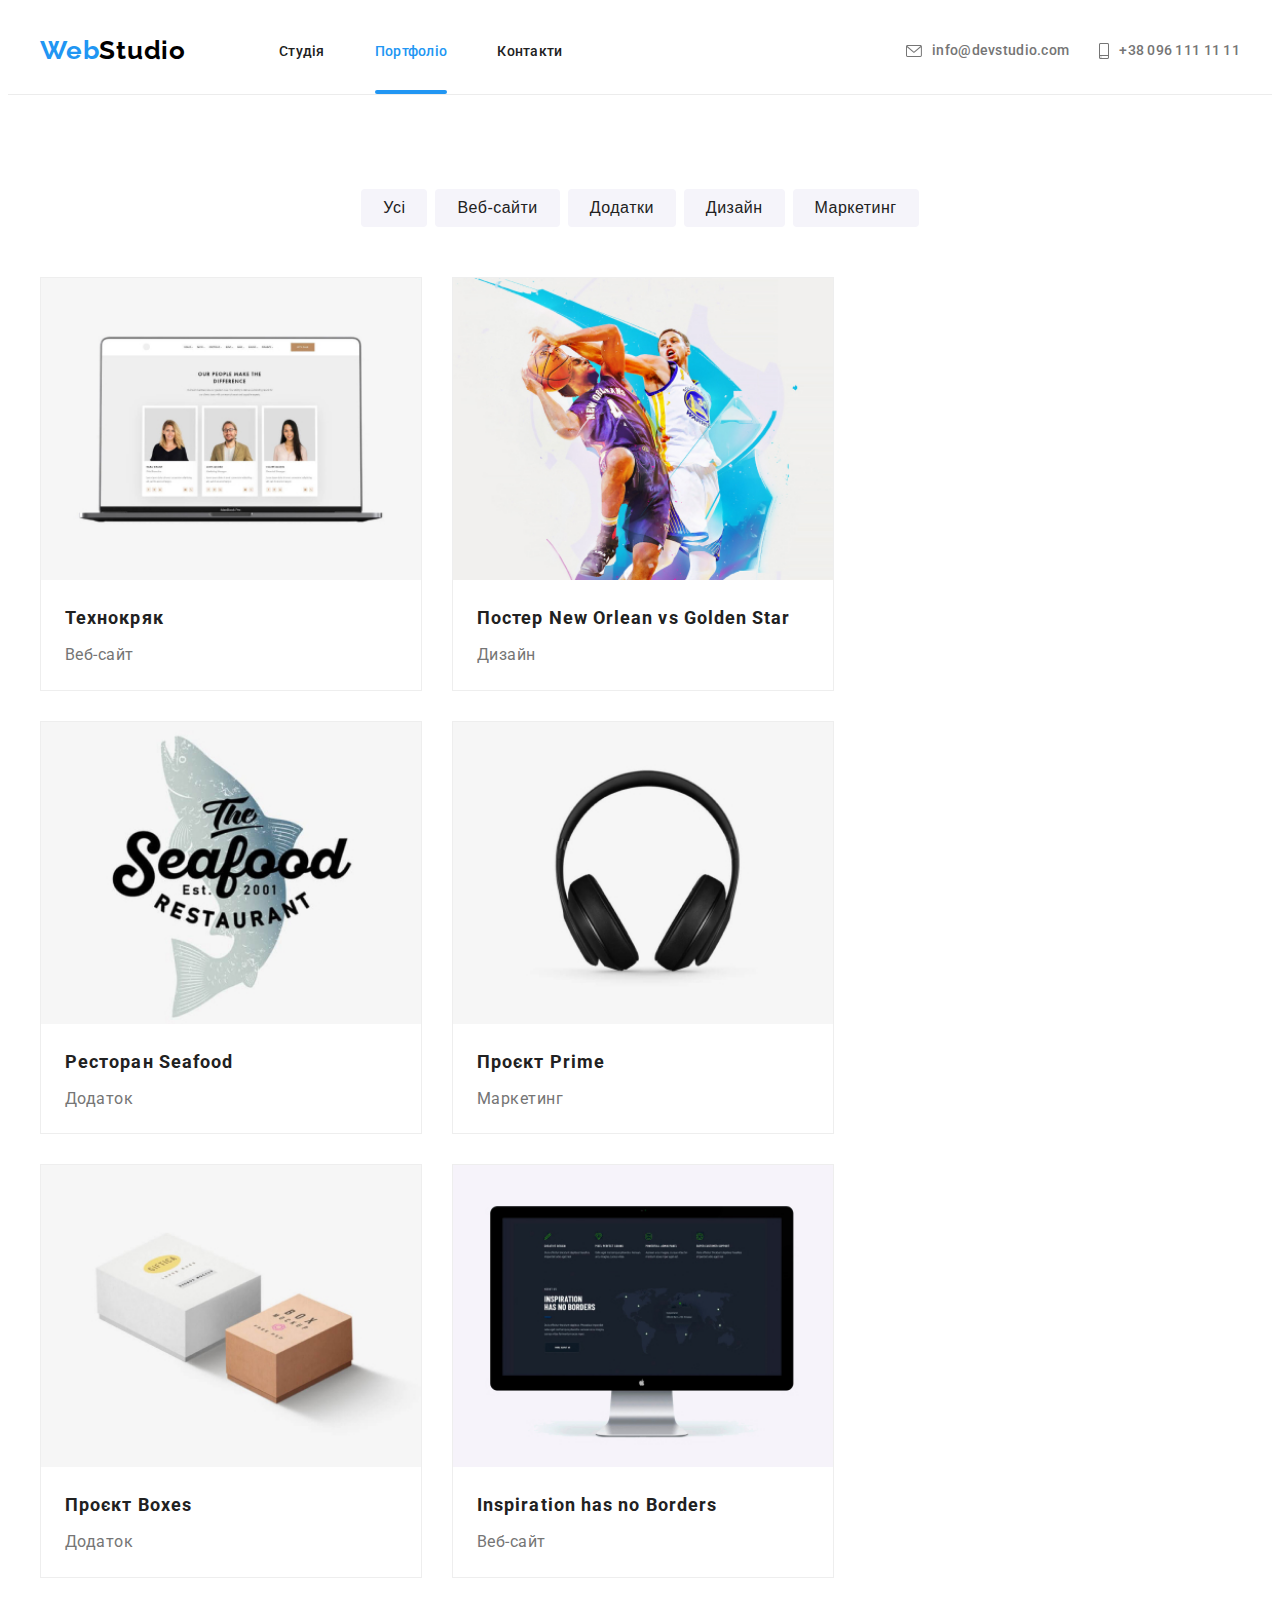
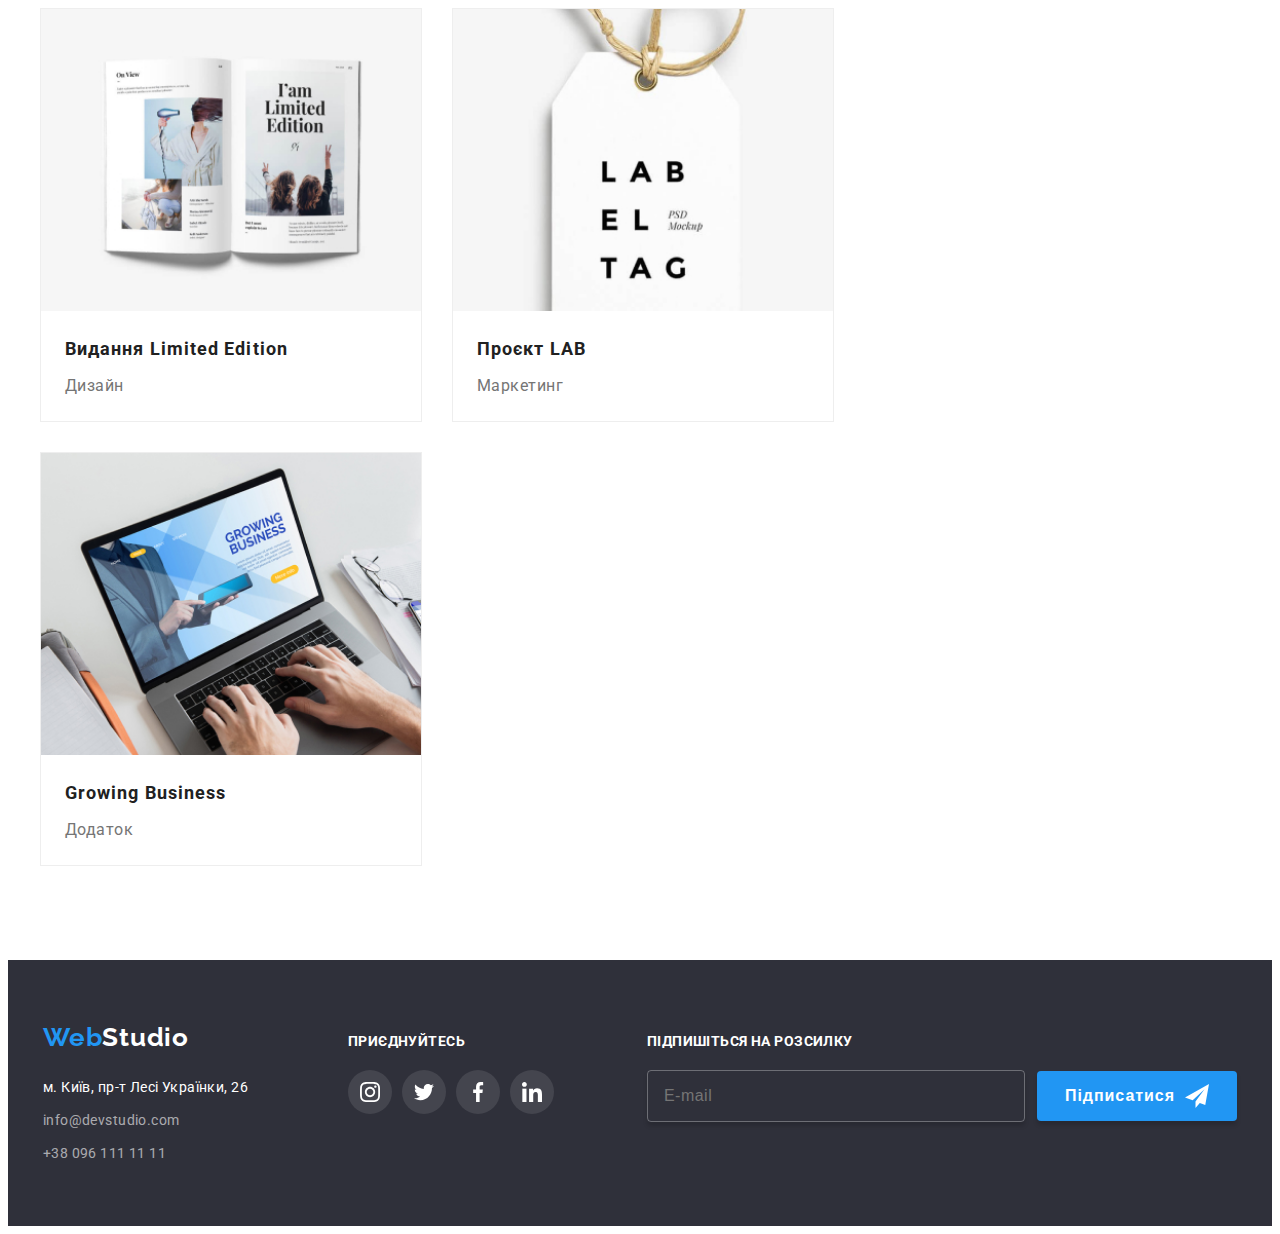
==== pages/portfolio.html @ 7f42f100 "first commit" ====
<!DOCTYPE html>
<html lang="en">
<head>
    <meta charset="UTF-8">
    <meta name="viewport" content="width=device-width, initial-scale=1.0">
    <title>portfolio</title>
     <link
      rel="stylesheet"
      href="https://cdnjs.cloudflare.com/ajax/libs/modern-normalize/2.0.0/modern-normalize.min.css"
      integrity="sha512-4xo8blKMVCiXpTaLzQSLSw3KFOVPWhm/TRtuPVc4WG6kUgjH6J03IBuG7JZPkcWMxJ5huwaBpOpnwYElP/m6wg=="
      crossorigin="anonymous"
      referrerpolicy="no-referrer" />
    <link rel="preconnect" href="https://fonts.googleapis.com" />
    <link rel="preconnect" href="https://fonts.gstatic.com" crossorigin />
    <link
      href="https://fonts.googleapis.com/css2?family=Raleway:ital,wght@0,100..900;1,100..900&family=Roboto:ital,wght@0,100;0,300;0,400;0,500;0,700;0,900;1,100;1,300;1,400;1,500;1,700;1,900&display=swap"
      rel="stylesheet" />
   
    <link rel="stylesheet" href="../style/main.min.css" />

</head>
<body>
     <header class="header">
      <div class="container">
        <a href="../index.html" class="header__logo"
          ><span class="header__color">Web</span>Studio</a
        >
        <nav class="header__nav">
          <ul class="nav__list">
            <li class="nav__item">
              <a href="../index.html" class="nav__link">Студія</a>
            </li>
            <li class="nav__item">
              <a href="../pages/portfolio.html" class="nav__link curent">Портфоліо</a>
            </li>
            <li class="nav__item"><a href="#" class="nav__link">Контакти</a></li>
          </ul>
        </nav>
         <ul class="header__list">
          <li class="header__item">
            <a href="mailto:info@devstudio.com" class="header__link"
              ><svg class="header__icon"><use href="../img/symbol-defs.svg#icon-mail"></use></svg><span class="header__cell">info@devstudio.com</span></a
            >
          </li>
          <li class="header__item">
            <a href="tel:+380961111111" class="header__link"
              ><svg class="header__icon"><use href="../img/symbol-defs.svg#icon-tel"></use></svg><span class="header__cell">+38 096 111 11 11</span></a
            >
          </li>
        </ul>
      </div>
    </header>

    <main>
        <section class="card">
            <div class="container">
            <ul class="button__list">
                <li class="button__item"><button type="button" class="button__btn">Усі</button></li>
                <li class="button__item"><button type="button" class="button__btn">Веб-сайти</button></li>
                <li class="button__item"><button type="button" class="button__btn">Додатки</button></li>
                <li class="button__item"><button type="button" class="button__btn">Дизайн</button></li>
                <li class="button__item"><button type="button" class="button__btn">Маркетинг</button></li>
            </ul>
            <ul class="card__list">
                <li class="card__item">
                  <div class="card__box">
                    <img src="../img/texno.jpg" alt="texno" class="card__img">
                    <p class="card__desk">Ресурс пропонує комплексні пропозиції з різним рівнем функціоналу та сервісів. Все це дозволить відвідувачу отримати вичерпні відомості про компанію чи приватну особу.</p>
                    </div>
                    <div class="card__wrap">
                        <h2 class="card__title">Технокряк</h2>
                        <p class="card__text">Веб-сайт</p>
                    </div>
                </li>
                <li class="card__item">
                  <div class="card__box">
                    <img src="../img/star.jpg" alt="star" class="card__img">
                    <p class="card__desk">Ресурс пропонує комплексні пропозиції з різним рівнем функціоналу та сервісів. Все це дозволить відвідувачу отримати вичерпні відомості про компанію чи приватну особу.</p>
                    </div>
                    <div class="card__wrap">
                        <h2 class="card__title">Постер New Orlean vs Golden Star</h2>
                        <p class="card__text">Дизайн</p>
                    </div>
                </li>
                <li class="card__item">
                  <div class="card__box">
                    <img src="../img/seafood.jpg" alt="seafood" class="card__img">
                    <p class="card__desk">Ресурс пропонує комплексні пропозиції з різним рівнем функціоналу та сервісів. Все це дозволить відвідувачу отримати вичерпні відомості про компанію чи приватну особу.</p>
                    </div>
                    <div class="card__wrap">
                        <h2 class="card__title">Ресторан Seafood</h2>
                        <p class="card__text">Додаток</p>
                    </div>
                </li>
                <li class="card__item">
                  <div class="card__box">
                    <img src="../img/prime.jpg" alt="prime" class="card__img">
                    <p class="card__desk">Ресурс пропонує комплексні пропозиції з різним рівнем функціоналу та сервісів. Все це дозволить відвідувачу отримати вичерпні відомості про компанію чи приватну особу.</p>
                    </div>
                    <div class="card__wrap">
                        <h2 class="card__title">Проєкт Prime</h2>
                        <p class="card__text">Маркетинг</p>
                    </div>
                </li>
                <li class="card__item">
                  <div class="card__box">
                    <img src="../img/boxes.jpg" alt="boxes" class="card__img">
                    <p class="card__desk">Ресурс пропонує комплексні пропозиції з різним рівнем функціоналу та сервісів. Все це дозволить відвідувачу отримати вичерпні відомості про компанію чи приватну особу.</p>
                    </div>
                    <div class="card__wrap">
                        <h2 class="card__title">Проєкт Boxes</h2>
                        <p class="card__text">Додаток</p>
                    </div>
                </li>
                <li class="card__item">
                  <div class="card__box">
                    <img src="../img/borders.jpg" alt="borders" class="card__img">
                    <p class="card__desk">Ресурс пропонує комплексні пропозиції з різним рівнем функціоналу та сервісів. Все це дозволить відвідувачу отримати вичерпні відомості про компанію чи приватну особу.</p>
                    </div>
                    <div class="card__wrap">
                        <h2 class="card__title">Inspiration has no Borders</h2>
                        <p class="card__text">Веб-сайт</p>
                    </div>
                </li>
                <li class="card__item">
                  <div class="card__box">
                    <img src="../img/edition.jpg" alt="edstion" class="card__img">
                    <p class="card__desk">Ресурс пропонує комплексні пропозиції з різним рівнем функціоналу та сервісів. Все це дозволить відвідувачу отримати вичерпні відомості про компанію чи приватну особу.</p>
                    </div>
                    <div class="card__wrap">
                        <h2 class="card__title">Видання Limited Edition</h2>
                        <p class="card__text">Дизайн</p>
                    </div>
                </li>
                <li class="card__item">
                  <div class="card__box">
                    <img src="../img/lab.jpg" alt="lab" class="card__img">
                    <p class="card__desk">Ресурс пропонує комплексні пропозиції з різним рівнем функціоналу та сервісів. Все це дозволить відвідувачу отримати вичерпні відомості про компанію чи приватну особу.</p>
                    </div>
                    <div class="card__wrap">
                        <h2 class="card__title">Проєкт LAB</h2>
                        <p class="card__text">Маркетинг</p>
                    </div>
                </li>
                <li class="card__item">
                  <div class="card__box">
                    <img src="../img/busines.jpg" alt="busines" class="card__img">
                    <p class="card__desk">Ресурс пропонує комплексні пропозиції з різним рівнем функціоналу та сервісів. Все це дозволить відвідувачу отримати вичерпні відомості про компанію чи приватну особу.</p>
                    </div>
                    <div class="card__wrap">
                        <h2 class="card__title">Growing Business</h2>
                        <p class="card__text">Додаток</p>
                    </div>
                </li>
            </ul>
    </div>
        </section>
    </main>

     <footer class="footer">
      <div class="container">
        <div class="footer__wrapper">
          <a href="../index.html" class="footer__logo"
            ><span class="footer__color">Web</span>Studio</a
          >
          <address class="footer__address">
            <a
              href="https://www.google.com/maps?sca_esv=b5919fffce7396f9&sca_upv=1&rlz=1C1CHZN_ruUA982UA982&output=search&q=%D0%BC.+%D0%9A%D0%B8%D1%97%D0%B2,+%D0%BF%D1%80-%D1%82+%D0%9B%D0%B5%D1%81%D1%96+%D0%A3%D0%BA%D1%80%D0%B0%D1%97%D0%BD%D0%BA%D0%B8,+26&source=lnms&fbs=[base64]&entry=mc&ved=1t:200715&ictx=111"
              target="_blank"
              class="footer__position"
              >м. Київ, пр-т Лесі Українки, 26</a
            >
            <ul class="footer__list">
              <li class="footer__item">
                <a href="mailto:info@devstudio.com" class="footer__link"
                  >info@devstudio.com</a
                >
              </li>
              <li class="footer__item">
                <a href="tel:+380961111111" class="footer__link"
                  >+38 096 111 11 11</a
                >
              </li>
            </ul>
          </address>
        </div>
        <div class="footer__box">
          <h2 class="footer__title">приєднуйтесь</h2>
          <ul class="footer__items">
            <li class="footer__itm">
              <a href="" class="footer__social">
                <svg class="footer__icon">
                  <use href="../img/symbol-defs.svg#icon-instagram"></use>
                </svg>
              </a>
            </li>
            <li class="footer__itm">
              <a href="" class="footer__social">
                <svg class="footer__icon">
                  <use href="../img/symbol-defs.svg#icon-twitter"></use>
                </svg>
              </a>
            </li>
            <li class="footer__itm">
              <a href="" class="footer__social">
                <svg class="footer__icon">
                  <use href="../img/symbol-defs.svg#icon-facebook"></use>
                </svg>
              </a>
            </li>
            <li class="footer__itm">
              <a href="" class="footer__social">
                <svg class="footer__icon">
                  <use href="../img/symbol-defs.svg#icon-linkedin"></use>
                </svg>
              </a>
            </li>
          </ul>
        </div>
        <div class="footer__block">
          <b class="footer__subscribe">Підпишіться на розсилку</b>
          <form class="footer__form">
            <input type="email" placeholder="E-mail" class="footer__input" />
            <button type="submit" class="footer__btn">
              Підписатися
              <svg class="footer__plane">
                <use href="../img/symbol-defs.svg#icon-plane"></use>
              </svg>
            </button>
          </form>
        </div>
      </div>
    </footer>
</body>
</html>
---- style/main.min.css ----
body{font-family:"Roboto"}.container{max-width:1200px;margin:0 auto;padding:0 15px}@media screen and (min-width: 480px){.container{width:480px}}@media screen and (min-width: 768px){.container{width:768px}}@media screen and (min-width: 1200px){.container{width:1200px}}ul{list-style:none;margin:0;padding:0}a{text-decoration:none}img{display:block;width:100%;height:auto;max-width:100%}h1,h2,h3,p{margin:0}.header{padding:16px 0;border-bottom:1px solid #ececec}@media screen and (min-width: 768px){.header{padding:21px 0}}@media screen and (min-width: 1200px){.header{padding:25px 0}}.header>.container{display:flex;align-items:center}.header__logo{color:#000;font-family:"Raleway";font-size:24px;font-weight:700;line-height:1.38;letter-spacing:.72px;margin-right:auto;animation:logo-scale 5000ms alternate infinite}@media screen and (min-width: 768px){.header__logo{margin-right:88px}}@media screen and (min-width: 1200px){.header__logo{font-size:26px;letter-spacing:.78px;margin-right:93px}}@keyframes logo-scale{0%{transform:scale(0.9)}100%{transform:scale(1.1)}}.header__color{color:#2196f3}.header__list{display:none;flex-direction:column;gap:10px;margin-left:auto}@media screen and (min-width: 768px){.header__list{display:flex}}@media screen and (min-width: 1200px){.header__list{gap:30px;flex-direction:row}}.header__item:nth-child(2) .header__icon{width:10px;height:16px}.header__link{display:flex;align-items:center;gap:10px}.header__link:hover .header__cell,.header__link:focus .header__cell{color:#2196f3}.header__link:hover .header__icon,.header__link:focus .header__icon{fill:#2196f3}.header__cell{color:#757575;font-size:12px;font-weight:500;line-height:1.14;letter-spacing:.24px;transition:color 250ms cubic-bezier(0.4, 0, 0.2, 1)}@media screen and (min-width: 1200px){.header__cell{font-size:14px;letter-spacing:.28px}}.header__icon{width:16px;height:12px;fill:#757575;transition:fill 250ms cubic-bezier(0.4, 0, 0.2, 1)}.nav{display:none}@media screen and (min-width: 768px){.nav{display:block}}.nav__list{display:flex;gap:50px}.nav__item{position:relative}.nav__link{color:#212121;font-size:14px;font-weight:500;line-height:1.14;letter-spacing:.28px;transition:color 250ms cubic-bezier(0.4, 0, 0.2, 1)}.nav__link::after{content:"";display:block;opacity:0;border-radius:2px;background-color:#2196f3;width:100%;height:4px;position:absolute;top:49px;left:0;transform:scale(0);transition:550ms cubic-bezier(0.4, 0, 0.2, 1)}.nav__link:hover,.nav__link:focus{color:#2196f3}.nav__link:hover::after,.nav__link:focus::after{opacity:1;transform:scale(1)}.curent{color:#2196f3}.curent::after{opacity:1;transform:scale(1)}.hero{padding-top:118px;padding-bottom:118px;background-image:linear-gradient(rgba(47, 48, 58, 0.4), rgba(47, 48, 58, 0.4)),url(../img/hero.webp);background-position:center;background-repeat:no-repeat;background-size:cover;text-align:center;overflow:hidden}@media screen and (min-width: 1200px){.hero{padding-top:200px;padding-bottom:200px}}.hero__title{color:#fff;text-align:center;font-size:26px;font-weight:900;line-height:1.16;letter-spacing:1.56px;text-transform:uppercase;width:100%;margin-left:auto;margin-right:auto;margin-bottom:30px;animation-name:title-move;animation-duration:2000ms}@media screen and (min-width: 480px){.hero__title{width:360px}}@media screen and (min-width: 1200px){.hero__title{font-size:44px;line-height:1.36;letter-spacing:2.64px;width:696px}}@keyframes title-move{0%{transform:translateX(-1500px) scale(0);color:#000}100%{transform:translateX(0) scale(1);color:#fff}}.hero__btn{color:#fff;text-align:center;font-size:16px;font-weight:700;line-height:1.87;letter-spacing:.96px;background-color:#2196f3;padding:10px 24px;border:none;border-radius:4px;box-shadow:0px 4px 4px 0px rgba(0,0,0,.15);animation-name:btn-move;animation-duration:2000ms}@media screen and (min-width: 1200px){.hero__btn{padding:10px 32px}}@keyframes btn-move{0%{transform:translateX(1500px) rotate(0) scale(0);color:#000;background-color:red}100%{transform:translateX(0) rotate(360deg) scale(1);color:#fff;background-color:#2196f3}}.advant{padding-top:60px;padding-bottom:60px}@media screen and (min-width: 1200px){.advant{padding-top:94px;padding-bottom:0}}.advant__list{display:flex;flex-wrap:wrap;gap:30px}.advant__item::before{content:"";margin-bottom:30px;display:block;width:100%;height:120px;border-radius:4px;background-color:#f5f4fa;background-position:center;background-repeat:no-repeat}@media screen and (min-width: 768px){.advant__item::before{width:354px}}@media screen and (min-width: 1200px){.advant__item::before{width:270px}}.advant__item:first-child::before{background-image:url(../img/antenna.png)}.advant__item:nth-child(2)::before{background-image:url(../img/clock.png)}.advant__item:nth-child(3)::before{background-image:url(../img/diagram.png)}.advant__item:last-child::before{background-image:url(../img/astronaut.png)}.advant__title{text-align:center;color:#212121;font-size:14px;font-weight:700;line-height:1.14;letter-spacing:.42px;text-transform:uppercase;margin-bottom:10px}@media screen and (min-width: 768px){.advant__title{text-align:start}}.advant__text{width:100%;color:#757575;font-size:14px;font-weight:400;line-height:1.71;letter-spacing:.4px}@media screen and (min-width: 768px){.advant__text{width:354px}}@media screen and (min-width: 1200px){.advant__text{width:270px}}.work{padding-top:94px;padding-bottom:94px;text-align:center;display:none}@media screen and (min-width: 1200px){.work{display:block}}.work__title{color:#212121;text-align:center;font-size:36px;font-weight:700;line-height:1.16;letter-spacing:1.08px;margin-bottom:50px}.work__list{display:flex;gap:30px}.work__item{position:relative}.work__wrap{padding-top:27px;padding-bottom:27px;background-color:rgba(47,48,58,.8);position:absolute;bottom:0;left:0;width:100%}.work__deck{color:#fff;text-align:center;font-size:14px;font-weight:700;line-height:1.14;letter-spacing:.42px;text-transform:uppercase}.team{padding-top:60px;padding-bottom:60px;text-align:center;background-color:#f5f4fa}@media screen and (min-width: 1200px){.team{padding-top:94px;padding-bottom:94px}}.team__title{color:#212121;text-align:center;font-size:36px;font-weight:700;line-height:1.17;letter-spacing:.84px;margin-bottom:30px}@media screen and (min-width: 1200px){.team__title{font-size:36px;letter-spacing:1.08px;line-height:1.16;margin-bottom:50px}}.team__list{display:flex;flex-wrap:wrap;gap:30px}.team__item{flex-basis:100%;border-radius:0px 0px 4px 4px;box-shadow:0px 1px 3px 0px rgba(0,0,0,.12),0px 1px 1px 0px rgba(0,0,0,.14),0px 2px 1px 0px rgba(0,0,0,.2)}@media screen and (min-width: 768px){.team__item{flex-basis:calc((100% - 30px)/2)}}@media screen and (min-width: 1200px){.team__item{flex-basis:calc((100% - 90px)/4)}}.team__img{width:100%}.team__wrap{padding-top:30px;padding-bottom:30px}.team__name{color:#212121;text-align:center;font-size:16px;font-weight:500;line-height:1.18;letter-spacing:.48px;margin-bottom:10px}.team__taxt{color:#757575;text-align:center;font-size:16px;font-weight:400;line-height:1.18;letter-spacing:.48px;margin-bottom:16px}.team__items{display:flex;justify-content:center;gap:10px}.team__link{padding:12px 12px;border-radius:50%;display:flex;justify-content:center;align-items:center;transition-property:background-color;transition-duration:250ms;transition-timing-function:cubic-bezier(0.4, 0, 0.2, 1)}.team__link:hover,.team__link:focus{border:none;background-color:#2196f3;outline:0px solid #2196f3}.team__link:hover .team__icon,.team__link:focus .team__icon{fill:#fff}.team__icon{width:20px;height:20px;fill:#afb1b8;transition-property:fill;transition-duration:250ms;transition-timing-function:cubic-bezier(0.4, 0, 0.2, 1)}.client{padding-top:60px;padding-bottom:60px;text-align:center}@media screen and (min-width: 1200px){.client{padding:94px 0}}.client__title{color:#212121;text-align:center;font-size:28px;font-weight:700;line-height:1.16;letter-spacing:.84px;margin-bottom:30px}@media screen and (min-width: 1200px){.client__title{font-size:36px;letter-spacing:1.08px;margin-bottom:50px}}.client__list{display:flex;gap:30px;flex-wrap:wrap}.client__item{flex-basis:calc((100% - 30px)/2)}@media screen and (min-width: 768px){.client__item{flex-basis:calc((100% - 60px)/3)}}@media screen and (min-width: 1200px){.client__item{flex-basis:calc((100% - 150px)/6)}}.client__item:hover .client__link,.client__item:focus .client__link{outline:1px solid #2196f3}.client__item:hover .client__icon,.client__item:focus .client__icon{fill:#2196f3}.client__link{border-radius:4px;outline:1px solid #afb1b8;width:100%;height:92px;display:flex;justify-content:center;align-items:center;transition-property:border-color;transition-duration:250ms;transition-timing-function:cubic-bezier(0.4, 0, 0.2, 1)}@media screen and (min-width: 480px){.client__link{width:210px}}@media screen and (min-width: 768px){.client__link{width:226px}}@media screen and (min-width: 1200px){.client__link{width:170px}}.client__icon{width:106px;height:60px;fill:#afb1b8;transition-property:fill;transition-duration:250ms;transition-timing-function:cubic-bezier(0.4, 0, 0.2, 1)}.footer{padding-top:60px;padding-bottom:60px;background-color:#2f303a}.footer>.container{display:flex;flex-wrap:wrap;align-items:center;justify-content:center;gap:60px}@media screen and (min-width: 768px){.footer>.container{flex-direction:row;align-items:first baseline}}@media screen and (min-width: 1200px){.footer>.container{gap:0}}.footer__wrapper{width:235px;text-align:center}@media screen and (min-width: 1200px){.footer__wrapper{text-align:start}}.footer__logo{color:#fff;font-family:"Raleway";font-size:26px;font-weight:700;line-height:1.38;letter-spacing:.78px}.footer__color{color:#2196f3}.footer__address{font-style:normal;margin-top:20px}.footer__box{text-align:center}@media screen and (min-width: 768px){.footer__box{margin-left:105px}}@media screen and (min-width: 1200px){.footer__box{margin-left:70px;text-align:start}}.footer__position{color:#fff;font-size:14px;font-weight:400;line-height:1.71;letter-spacing:.42px;margin-bottom:9px}.footer__list{display:flex;flex-direction:column;gap:9px;margin-top:9px}.footer__link{color:rgba(255,255,255,.6);font-size:14px;font-weight:400;line-height:1.71;letter-spacing:.42px}.footer__title{color:#fff;font-size:14px;font-weight:700;line-height:1.14;letter-spacing:.42px;text-transform:uppercase;margin-bottom:20px}.footer__items{display:flex;gap:10px}.footer__social{padding:12px;display:flex;justify-content:center;align-items:center;border-radius:50%;background-color:rgba(255,255,255,.1);transition-property:background-color;transition-duration:250ms;transition-timing-function:cubic-bezier(0.4, 0, 0.2, 1)}.footer__social:hover{background-color:#2196f3}.footer__icon{width:20px;height:20px;fill:#fff;transition-property:fill;transition-duration:250ms;transition-timing-function:cubic-bezier(0.4, 0, 0.2, 1)}.footer__block{text-align:center}@media screen and (max-width: 1199px){.footer__block{width:100%}}@media screen and (min-width: 1200px){.footer__block{margin-left:93px;text-align:start}}.footer__subscribe{color:#fff;font-size:14px;font-weight:700;line-height:1.14;letter-spacing:.42px;text-transform:uppercase;margin-bottom:20px;display:inline-block}.footer__form{display:flex;align-items:center;gap:20px;flex-direction:column}@media screen and (min-width: 1200px){.footer__form{gap:12px;flex-direction:row}}.footer__input{color:rgba(255,255,255,.6);font-size:16px;font-weight:400;line-height:1.25;letter-spacing:.48px;padding-top:15px;padding-bottom:15px;padding-left:16px;border-radius:4px;border:1px solid rgba(255,255,255,.3);background:rgba(33,150,243,0);box-shadow:0px 4px 4px 0px rgba(0,0,0,.15);width:100%}@media screen and (min-width: 480px){.footer__input{width:450px}}@media screen and (min-width: 1200px){.footer__input{width:358px}}.footer__btn{color:#fff;background-color:#2196f3;padding:10px 28px;text-align:center;font-size:16px;font-weight:700;line-height:1.87;letter-spacing:.96px;border-radius:4px;box-shadow:0px 4px 4px 0px rgba(0,0,0,.15);border:none;display:flex;align-items:center;gap:10px}.footer__plane{width:24px;height:24px;fill:#fff}.backdrop{position:fixed;display:flex;justify-content:center;align-items:center;top:0;left:0;width:100%;height:100%;background-image:linear-gradient(rgba(0, 0, 0, 0.5), rgba(0, 0, 0, 0.5));opacity:1;transition:opacity 400ms cubic-bezier(0.175, 0.885, 0.32, 1.275)}.is-hidden{opacity:0;pointer-events:none;visibility:hidden}.is-hidden .modal{transform:translate(0) rotate(360deg)}.modal{position:absolute;top:50%;left:50%;transform:translate(-50%, -50%);padding:40px;border-radius:4px;background:#fff;box-shadow:0px 1px 3px 0px rgba(0,0,0,.12),0px 1px 1px 0px rgba(0,0,0,.14),0px 2px 1px 0px rgba(0,0,0,.2);transition:visibility 400ms cubic-bezier(0.175, 0.885, 0.32, 1.275),opacity 400ms cubic-bezier(0.175, 0.885, 0.32, 1.275),box-shadow 400ms cubic-bezier(0.175, 0.885, 0.32, 1.275),transform 1s}.modal__title{color:#212121;text-align:center;font-size:20px;font-weight:700;line-height:1.15;letter-spacing:.6px;margin-bottom:12px;text-align:center}.modal__form{font-size:20px}.modal__box{position:relative}.modal__label{color:#757575;font-size:12px;font-weight:400;line-height:1.16;letter-spacing:.12px}.modal__icon{width:18px;height:18px;fill:#212121;position:absolute;top:55%;left:14px}.modal__input{display:block;margin-top:4px;margin-bottom:10px;width:100%;height:40px;border-radius:4px;border:1px solid rgba(33,33,33,.2);outline:rgba(0,0,0,0);padding:11px 12px 11px 42px;font-size:14px}.modal__input:hover,.modal__input:focus{border:1px solid #2196f3}.modal__input:hover+.modal__icon,.modal__input:focus+.modal__icon{fill:#2196f3}.modal__coment{display:block;margin-top:4px;margin-bottom:20px;padding:12px 16px;border-radius:4px;border:1px solid rgba(33,33,33,.2);width:100%;height:120px;color:rgba(117,117,117,.5);font-size:12px;font-weight:400;line-height:1.16;letter-spacing:.12px;resize:none;outline:rgba(0,0,0,0);font-size:14px}.modal__coment:focus{border-color:#2196f3}.modal__wrap{display:flex;align-items:center;gap:4px;margin-left:12px;margin-right:11px}.modal__checked{display:flex;align-items:center}.modal__check{width:16px;height:15px}.modal__span{color:#757575;font-size:14px;font-weight:400;line-height:1.71;letter-spacing:.42px;margin-left:8px}.modal__link{color:#2196f3;font-size:14px;font-weight:400;line-height:24px;letter-spacing:.42px;text-decoration-line:underline}.modal__btn{color:#fff;text-align:center;font-size:16px;font-weight:700;line-height:1.87;letter-spacing:.96px;padding:10px 52px;background-color:#2196f3;border:none;border-radius:4px;box-shadow:0px 4px 4px 0px rgba(0,0,0,.15);display:block;margin-left:auto;margin-right:auto;margin-top:30px}.btn__close{position:absolute;top:8px;right:8px;background-color:rgba(0,0,0,0);width:30px;height:30px;border-radius:50%;border:1px solid rgba(0,0,0,.1);outline:rgba(0,0,0,0);display:flex;justify-content:center;align-items:center}.btn__close:hover,.btn__close:focus{cursor:pointer}.btn__close:hover .form__close,.btn__close:focus .form__close{fill:#2196f3}.form__close{width:18px;height:18px;fill:#000}.card{padding-top:94px;padding-bottom:94px}.card__list{display:flex;flex-wrap:wrap;gap:30px}.card__item{flex-basis:calc((100% - 60px)/3);border:1px solid #eee;transition-property:box-shadow;transition-duration:250ms;transition-timing-function:cubic-bezier(0.4, 0, 0.2, 1)}.card__item:hover{box-shadow:0px 1px 1px 0px rgba(0,0,0,.12),0px 4px 4px 0px rgba(0,0,0,.06),1px 4px 6px 0px rgba(0,0,0,.16)}.card__item:hover .card__desk{opacity:1;transform:translate(0, 0)}.card__box{position:relative;overflow:hidden}.card__img{width:100%}.card__desk{width:100%;height:100%;background-color:#2196f3;padding:63px 24px;color:#fff;font-size:18px;font-weight:400;line-height:1.55;letter-spacing:.54px;opacity:0;position:absolute;top:0;left:0;transition-property:opacity,transform;transition-duration:250ms;transition-timing-function:cubic-bezier(0.4, 0, 0.2, 1);transform:translate(0, 100%)}.card__wrap{padding:20px 24px}.card__title{color:#212121;font-size:18px;font-weight:700;line-height:2;letter-spacing:1.08px;margin-bottom:4px}.card__text{color:#757575;font-size:16px;font-weight:400;line-height:1.87;letter-spacing:.48px}.button__list{display:flex;gap:8px;justify-content:center;margin-bottom:50px}.button__btn{color:#212121;text-align:center;font-size:16px;font-style:normal;font-weight:500;line-height:1.62;letter-spacing:.48px;border-radius:4px;background:#f5f4fa;padding:6px 22px;border:none;transition-property:color,background-color,box-shadow;transition-duration:250ms;transition-timing-function:cubic-bezier(0.4, 0, 0.2, 1)}.button__btn:hover,.button__btn:focus{color:#fff;background-color:#2196f3;box-shadow:0px 3px 1px 0px rgba(0,0,0,.1),0px 1px 2px 0px rgba(0,0,0,.08),0px 2px 2px 0px rgba(0,0,0,.12)}/*# sourceMappingURL=main.min.css.map */
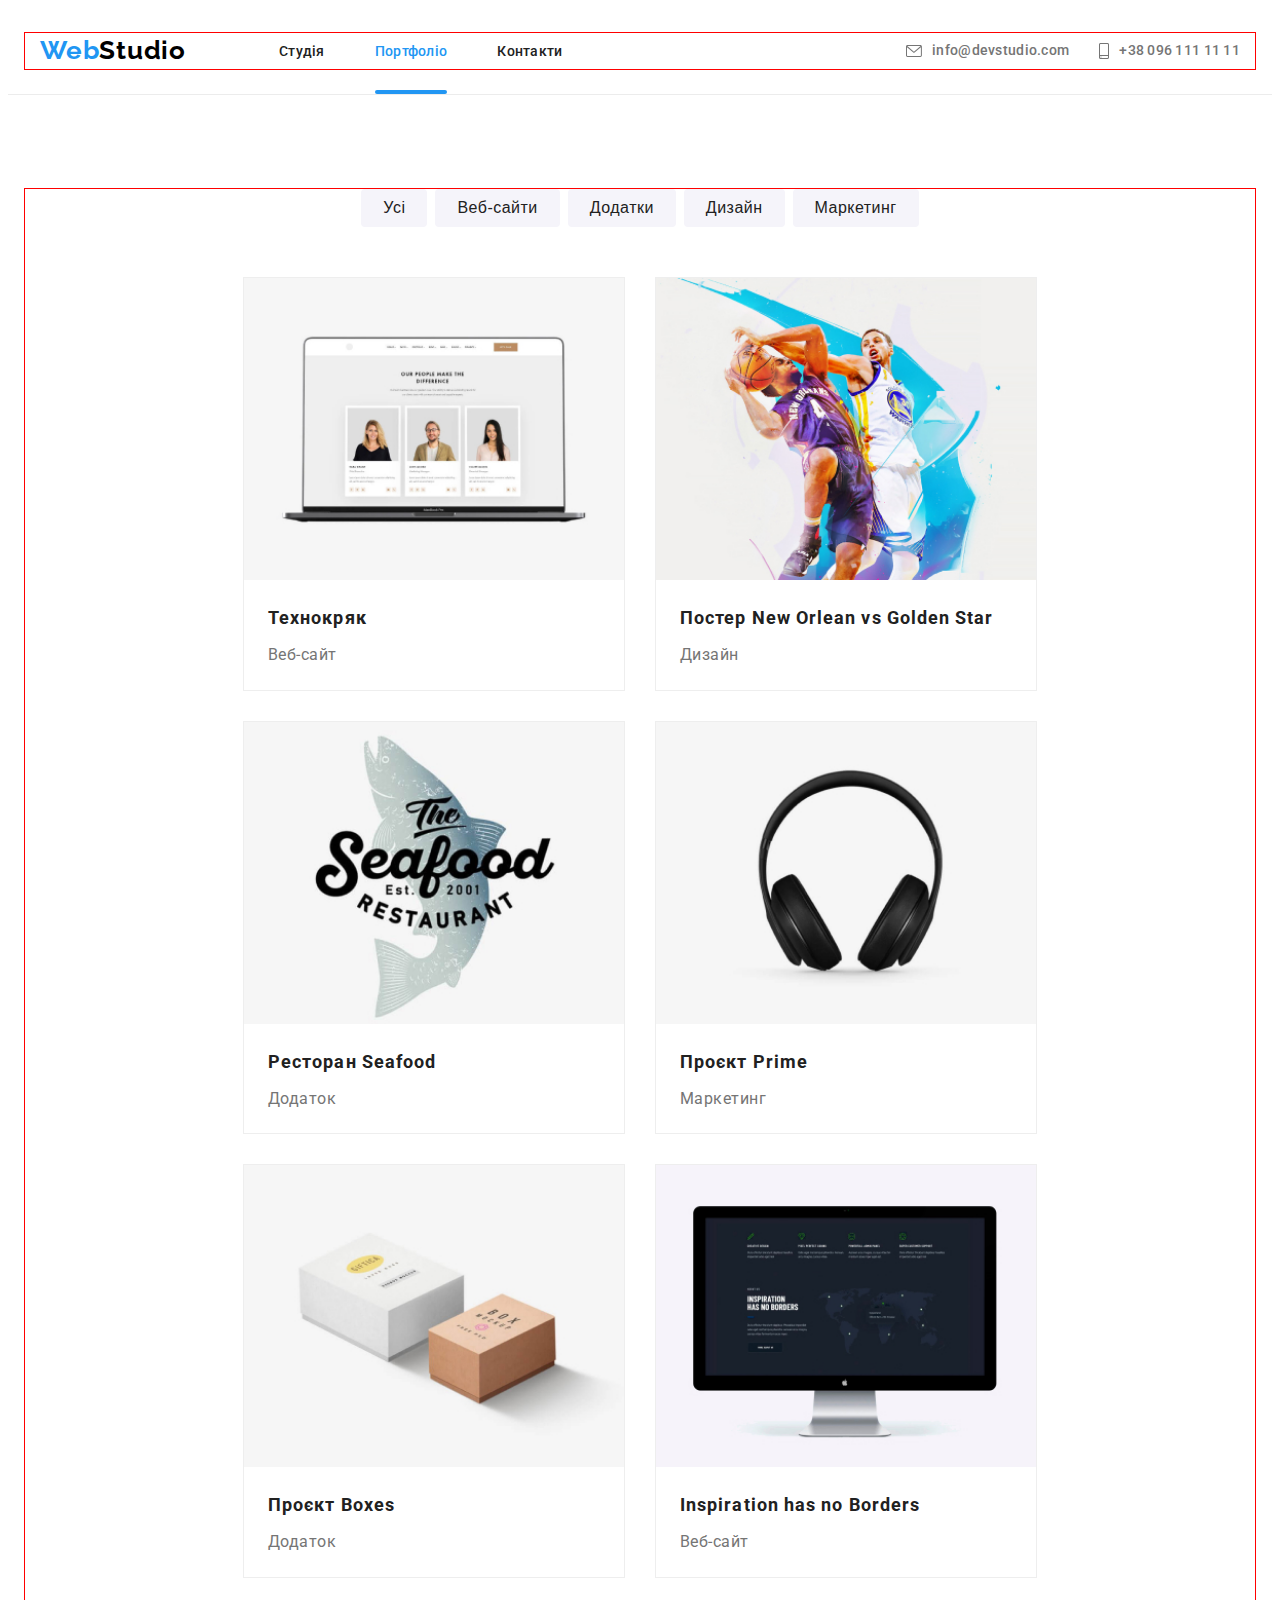
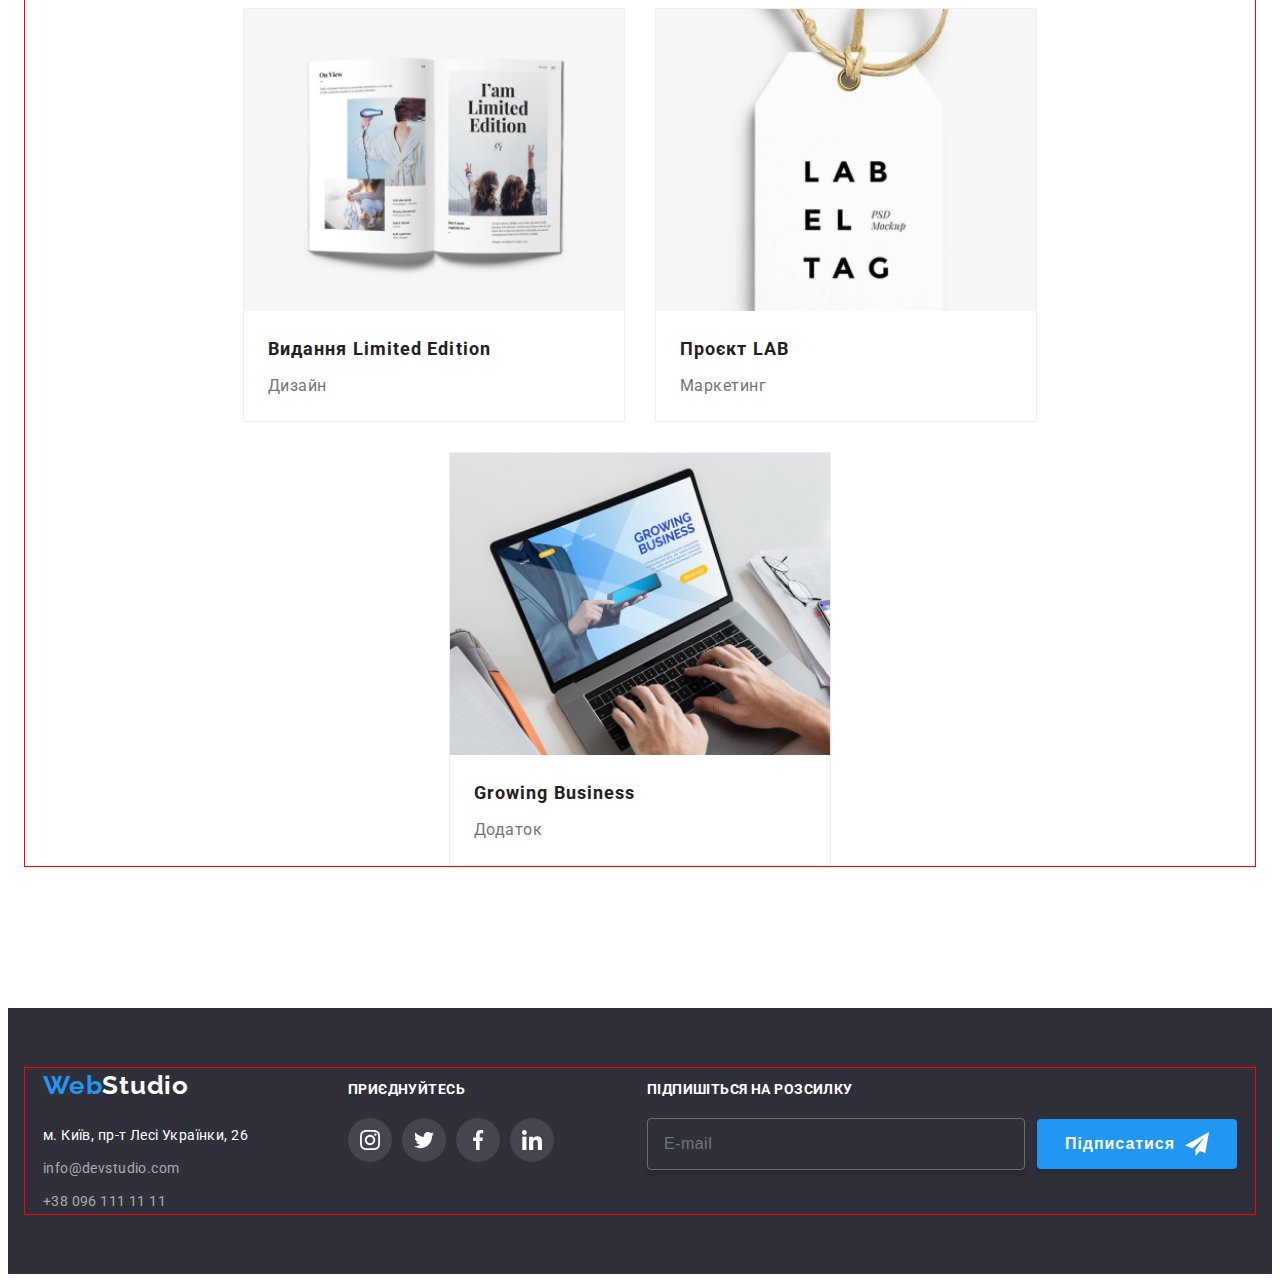
==== commit 6a5b4e77: "fullmobile" ====
--- a/pages/portfolio.html
+++ b/pages/portfolio.html
@@ -1,8 +1,8 @@
 <!DOCTYPE html>
 <html lang="en">
 <head>
-    <meta charset="UTF-8">
-    <meta name="viewport" content="width=device-width, initial-scale=1.0">
+    <meta charset="UTF-8"/>
+    <meta name="viewport" content="width=device-width, initial-scale=1.0"/>
     <title>portfolio</title>
      <link
       rel="stylesheet"
@@ -20,36 +20,40 @@
 
 </head>
 <body>
-     <header class="header">
-      <div class="container">
-        <a href="../index.html" class="header__logo"
-          ><span class="header__color">Web</span>Studio</a
-        >
-        <nav class="header__nav">
-          <ul class="nav__list">
-            <li class="nav__item">
-              <a href="../index.html" class="nav__link">Студія</a>
-            </li>
-            <li class="nav__item">
-              <a href="../pages/portfolio.html" class="nav__link curent">Портфоліо</a>
-            </li>
-            <li class="nav__item"><a href="#" class="nav__link">Контакти</a></li>
-          </ul>
-        </nav>
-         <ul class="header__list">
-          <li class="header__item">
-            <a href="mailto:info@devstudio.com" class="header__link"
-              ><svg class="header__icon"><use href="../img/symbol-defs.svg#icon-mail"></use></svg><span class="header__cell">info@devstudio.com</span></a
-            >
+  
+  <header class="header">
+    <div class="container">
+      <a href="../index.html" class="header__logo"><span class="header__color">Web</span>Studio</a>
+      <nav class="nav">
+        <ul class="nav__list">
+          <li class="nav__item">
+            <a href="../index.html" class="nav__link">Студія</a>
           </li>
-          <li class="header__item">
-            <a href="tel:+380961111111" class="header__link"
-              ><svg class="header__icon"><use href="../img/symbol-defs.svg#icon-tel"></use></svg><span class="header__cell">+38 096 111 11 11</span></a
-            >
+          <li class="nav__item">
+            <a href="../pages/portfolio.html" class="nav__link curent">Портфоліо</a>
+          </li>
+          <li class="nav__item">
+            <a href="#" class="nav__link">Контакти</a>
           </li>
         </ul>
-      </div>
-    </header>
+      </nav>
+      <ul class="header__list">
+        <li class="header__item">
+          <a href="mailto:info@devstudio.com" class="header__link">
+            <svg class="header__icon">
+              <use href="../img/symbol-defs.svg#icon-mail"></use></svg><span class="header__cell">info@devstudio.com</span>
+            </a>
+        </li>
+        <li class="header__item">
+          <a href="tel:+380961111111" class="header__link"
+            ><svg class="header__icon">
+              <use href="../img/symbol-defs.svg#icon-tel"></use>
+            </svg>
+            <span class="header__cell">+38 096 111 11 11</span></a>
+        </li>
+      </ul>
+    </div>
+  </header>
 
     <main>
         <section class="card">
@@ -160,26 +164,17 @@
      <footer class="footer">
       <div class="container">
         <div class="footer__wrapper">
-          <a href="../index.html" class="footer__logo"
-            ><span class="footer__color">Web</span>Studio</a
-          >
+          <a href="../index.html" class="footer__logo"><span class="footer__color">Web</span>Studio</a>
           <address class="footer__address">
-            <a
-              href="https://www.google.com/maps?sca_esv=b5919fffce7396f9&sca_upv=1&rlz=1C1CHZN_ruUA982UA982&output=search&q=%D0%BC.+%D0%9A%D0%B8%D1%97%D0%B2,+%D0%BF%D1%80-%D1%82+%D0%9B%D0%B5%D1%81%D1%96+%D0%A3%D0%BA%D1%80%D0%B0%D1%97%D0%BD%D0%BA%D0%B8,+26&source=lnms&fbs=[base64]&entry=mc&ved=1t:200715&ictx=111"
+            <a href="https://www.google.com/maps?sca_esv=b5919fffce7396f9&sca_upv=1&rlz=1C1CHZN_ruUA982UA982&output=search&q=%D0%BC.+%D0%9A%D0%B8%D1%97%D0%B2,+%D0%BF%D1%80-%D1%82+%D0%9B%D0%B5%D1%81%D1%96+%D0%A3%D0%BA%D1%80%D0%B0%D1%97%D0%BD%D0%BA%D0%B8,+26&source=lnms&fbs=[base64]&entry=mc&ved=1t:200715&ictx=111"
               target="_blank"
-              class="footer__position"
-              >м. Київ, пр-т Лесі Українки, 26</a
-            >
+              class="footer__position">м. Київ, пр-т Лесі Українки, 26</a>
             <ul class="footer__list">
               <li class="footer__item">
-                <a href="mailto:info@devstudio.com" class="footer__link"
-                  >info@devstudio.com</a
-                >
+                <a href="mailto:info@devstudio.com" class="footer__link">info@devstudio.com</a>
               </li>
               <li class="footer__item">
-                <a href="tel:+380961111111" class="footer__link"
-                  >+38 096 111 11 11</a
-                >
+                <a href="tel:+380961111111" class="footer__link">+38 096 111 11 11</a>
               </li>
             </ul>
           </address>
@@ -217,6 +212,7 @@
             </li>
           </ul>
         </div>
+        
         <div class="footer__block">
           <b class="footer__subscribe">Підпишіться на розсилку</b>
           <form class="footer__form">
--- a/style/main.min.css
+++ b/style/main.min.css
@@ -1 +1 @@
-body{font-family:"Roboto"}.container{max-width:1200px;margin:0 auto;padding:0 15px}@media screen and (min-width: 480px){.container{width:480px}}@media screen and (min-width: 768px){.container{width:768px}}@media screen and (min-width: 1200px){.container{width:1200px}}ul{list-style:none;margin:0;padding:0}a{text-decoration:none}img{display:block;width:100%;height:auto;max-width:100%}h1,h2,h3,p{margin:0}.header{padding:16px 0;border-bottom:1px solid #ececec}@media screen and (min-width: 768px){.header{padding:21px 0}}@media screen and (min-width: 1200px){.header{padding:25px 0}}.header>.container{display:flex;align-items:center}.header__logo{color:#000;font-family:"Raleway";font-size:24px;font-weight:700;line-height:1.38;letter-spacing:.72px;margin-right:auto;animation:logo-scale 5000ms alternate infinite}@media screen and (min-width: 768px){.header__logo{margin-right:88px}}@media screen and (min-width: 1200px){.header__logo{font-size:26px;letter-spacing:.78px;margin-right:93px}}@keyframes logo-scale{0%{transform:scale(0.9)}100%{transform:scale(1.1)}}.header__color{color:#2196f3}.header__list{display:none;flex-direction:column;gap:10px;margin-left:auto}@media screen and (min-width: 768px){.header__list{display:flex}}@media screen and (min-width: 1200px){.header__list{gap:30px;flex-direction:row}}.header__item:nth-child(2) .header__icon{width:10px;height:16px}.header__link{display:flex;align-items:center;gap:10px}.header__link:hover .header__cell,.header__link:focus .header__cell{color:#2196f3}.header__link:hover .header__icon,.header__link:focus .header__icon{fill:#2196f3}.header__cell{color:#757575;font-size:12px;font-weight:500;line-height:1.14;letter-spacing:.24px;transition:color 250ms cubic-bezier(0.4, 0, 0.2, 1)}@media screen and (min-width: 1200px){.header__cell{font-size:14px;letter-spacing:.28px}}.header__icon{width:16px;height:12px;fill:#757575;transition:fill 250ms cubic-bezier(0.4, 0, 0.2, 1)}.nav{display:none}@media screen and (min-width: 768px){.nav{display:block}}.nav__list{display:flex;gap:50px}.nav__item{position:relative}.nav__link{color:#212121;font-size:14px;font-weight:500;line-height:1.14;letter-spacing:.28px;transition:color 250ms cubic-bezier(0.4, 0, 0.2, 1)}.nav__link::after{content:"";display:block;opacity:0;border-radius:2px;background-color:#2196f3;width:100%;height:4px;position:absolute;top:49px;left:0;transform:scale(0);transition:550ms cubic-bezier(0.4, 0, 0.2, 1)}.nav__link:hover,.nav__link:focus{color:#2196f3}.nav__link:hover::after,.nav__link:focus::after{opacity:1;transform:scale(1)}.curent{color:#2196f3}.curent::after{opacity:1;transform:scale(1)}.hero{padding-top:118px;padding-bottom:118px;background-image:linear-gradient(rgba(47, 48, 58, 0.4), rgba(47, 48, 58, 0.4)),url(../img/hero.webp);background-position:center;background-repeat:no-repeat;background-size:cover;text-align:center;overflow:hidden}@media screen and (min-width: 1200px){.hero{padding-top:200px;padding-bottom:200px}}.hero__title{color:#fff;text-align:center;font-size:26px;font-weight:900;line-height:1.16;letter-spacing:1.56px;text-transform:uppercase;width:100%;margin-left:auto;margin-right:auto;margin-bottom:30px;animation-name:title-move;animation-duration:2000ms}@media screen and (min-width: 480px){.hero__title{width:360px}}@media screen and (min-width: 1200px){.hero__title{font-size:44px;line-height:1.36;letter-spacing:2.64px;width:696px}}@keyframes title-move{0%{transform:translateX(-1500px) scale(0);color:#000}100%{transform:translateX(0) scale(1);color:#fff}}.hero__btn{color:#fff;text-align:center;font-size:16px;font-weight:700;line-height:1.87;letter-spacing:.96px;background-color:#2196f3;padding:10px 24px;border:none;border-radius:4px;box-shadow:0px 4px 4px 0px rgba(0,0,0,.15);animation-name:btn-move;animation-duration:2000ms}@media screen and (min-width: 1200px){.hero__btn{padding:10px 32px}}@keyframes btn-move{0%{transform:translateX(1500px) rotate(0) scale(0);color:#000;background-color:red}100%{transform:translateX(0) rotate(360deg) scale(1);color:#fff;background-color:#2196f3}}.advant{padding-top:60px;padding-bottom:60px}@media screen and (min-width: 1200px){.advant{padding-top:94px;padding-bottom:0}}.advant__list{display:flex;flex-wrap:wrap;gap:30px}.advant__item::before{content:"";margin-bottom:30px;display:block;width:100%;height:120px;border-radius:4px;background-color:#f5f4fa;background-position:center;background-repeat:no-repeat}@media screen and (min-width: 768px){.advant__item::before{width:354px}}@media screen and (min-width: 1200px){.advant__item::before{width:270px}}.advant__item:first-child::before{background-image:url(../img/antenna.png)}.advant__item:nth-child(2)::before{background-image:url(../img/clock.png)}.advant__item:nth-child(3)::before{background-image:url(../img/diagram.png)}.advant__item:last-child::before{background-image:url(../img/astronaut.png)}.advant__title{text-align:center;color:#212121;font-size:14px;font-weight:700;line-height:1.14;letter-spacing:.42px;text-transform:uppercase;margin-bottom:10px}@media screen and (min-width: 768px){.advant__title{text-align:start}}.advant__text{width:100%;color:#757575;font-size:14px;font-weight:400;line-height:1.71;letter-spacing:.4px}@media screen and (min-width: 768px){.advant__text{width:354px}}@media screen and (min-width: 1200px){.advant__text{width:270px}}.work{padding-top:94px;padding-bottom:94px;text-align:center;display:none}@media screen and (min-width: 1200px){.work{display:block}}.work__title{color:#212121;text-align:center;font-size:36px;font-weight:700;line-height:1.16;letter-spacing:1.08px;margin-bottom:50px}.work__list{display:flex;gap:30px}.work__item{position:relative}.work__wrap{padding-top:27px;padding-bottom:27px;background-color:rgba(47,48,58,.8);position:absolute;bottom:0;left:0;width:100%}.work__deck{color:#fff;text-align:center;font-size:14px;font-weight:700;line-height:1.14;letter-spacing:.42px;text-transform:uppercase}.team{padding-top:60px;padding-bottom:60px;text-align:center;background-color:#f5f4fa}@media screen and (min-width: 1200px){.team{padding-top:94px;padding-bottom:94px}}.team__title{color:#212121;text-align:center;font-size:36px;font-weight:700;line-height:1.17;letter-spacing:.84px;margin-bottom:30px}@media screen and (min-width: 1200px){.team__title{font-size:36px;letter-spacing:1.08px;line-height:1.16;margin-bottom:50px}}.team__list{display:flex;flex-wrap:wrap;gap:30px}.team__item{flex-basis:100%;border-radius:0px 0px 4px 4px;box-shadow:0px 1px 3px 0px rgba(0,0,0,.12),0px 1px 1px 0px rgba(0,0,0,.14),0px 2px 1px 0px rgba(0,0,0,.2)}@media screen and (min-width: 768px){.team__item{flex-basis:calc((100% - 30px)/2)}}@media screen and (min-width: 1200px){.team__item{flex-basis:calc((100% - 90px)/4)}}.team__img{width:100%}.team__wrap{padding-top:30px;padding-bottom:30px}.team__name{color:#212121;text-align:center;font-size:16px;font-weight:500;line-height:1.18;letter-spacing:.48px;margin-bottom:10px}.team__taxt{color:#757575;text-align:center;font-size:16px;font-weight:400;line-height:1.18;letter-spacing:.48px;margin-bottom:16px}.team__items{display:flex;justify-content:center;gap:10px}.team__link{padding:12px 12px;border-radius:50%;display:flex;justify-content:center;align-items:center;transition-property:background-color;transition-duration:250ms;transition-timing-function:cubic-bezier(0.4, 0, 0.2, 1)}.team__link:hover,.team__link:focus{border:none;background-color:#2196f3;outline:0px solid #2196f3}.team__link:hover .team__icon,.team__link:focus .team__icon{fill:#fff}.team__icon{width:20px;height:20px;fill:#afb1b8;transition-property:fill;transition-duration:250ms;transition-timing-function:cubic-bezier(0.4, 0, 0.2, 1)}.client{padding-top:60px;padding-bottom:60px;text-align:center}@media screen and (min-width: 1200px){.client{padding:94px 0}}.client__title{color:#212121;text-align:center;font-size:28px;font-weight:700;line-height:1.16;letter-spacing:.84px;margin-bottom:30px}@media screen and (min-width: 1200px){.client__title{font-size:36px;letter-spacing:1.08px;margin-bottom:50px}}.client__list{display:flex;gap:30px;flex-wrap:wrap}.client__item{flex-basis:calc((100% - 30px)/2)}@media screen and (min-width: 768px){.client__item{flex-basis:calc((100% - 60px)/3)}}@media screen and (min-width: 1200px){.client__item{flex-basis:calc((100% - 150px)/6)}}.client__item:hover .client__link,.client__item:focus .client__link{outline:1px solid #2196f3}.client__item:hover .client__icon,.client__item:focus .client__icon{fill:#2196f3}.client__link{border-radius:4px;outline:1px solid #afb1b8;width:100%;height:92px;display:flex;justify-content:center;align-items:center;transition-property:border-color;transition-duration:250ms;transition-timing-function:cubic-bezier(0.4, 0, 0.2, 1)}@media screen and (min-width: 480px){.client__link{width:210px}}@media screen and (min-width: 768px){.client__link{width:226px}}@media screen and (min-width: 1200px){.client__link{width:170px}}.client__icon{width:106px;height:60px;fill:#afb1b8;transition-property:fill;transition-duration:250ms;transition-timing-function:cubic-bezier(0.4, 0, 0.2, 1)}.footer{padding-top:60px;padding-bottom:60px;background-color:#2f303a}.footer>.container{display:flex;flex-wrap:wrap;align-items:center;justify-content:center;gap:60px}@media screen and (min-width: 768px){.footer>.container{flex-direction:row;align-items:first baseline}}@media screen and (min-width: 1200px){.footer>.container{gap:0}}.footer__wrapper{width:235px;text-align:center}@media screen and (min-width: 1200px){.footer__wrapper{text-align:start}}.footer__logo{color:#fff;font-family:"Raleway";font-size:26px;font-weight:700;line-height:1.38;letter-spacing:.78px}.footer__color{color:#2196f3}.footer__address{font-style:normal;margin-top:20px}.footer__box{text-align:center}@media screen and (min-width: 768px){.footer__box{margin-left:105px}}@media screen and (min-width: 1200px){.footer__box{margin-left:70px;text-align:start}}.footer__position{color:#fff;font-size:14px;font-weight:400;line-height:1.71;letter-spacing:.42px;margin-bottom:9px}.footer__list{display:flex;flex-direction:column;gap:9px;margin-top:9px}.footer__link{color:rgba(255,255,255,.6);font-size:14px;font-weight:400;line-height:1.71;letter-spacing:.42px}.footer__title{color:#fff;font-size:14px;font-weight:700;line-height:1.14;letter-spacing:.42px;text-transform:uppercase;margin-bottom:20px}.footer__items{display:flex;gap:10px}.footer__social{padding:12px;display:flex;justify-content:center;align-items:center;border-radius:50%;background-color:rgba(255,255,255,.1);transition-property:background-color;transition-duration:250ms;transition-timing-function:cubic-bezier(0.4, 0, 0.2, 1)}.footer__social:hover{background-color:#2196f3}.footer__icon{width:20px;height:20px;fill:#fff;transition-property:fill;transition-duration:250ms;transition-timing-function:cubic-bezier(0.4, 0, 0.2, 1)}.footer__block{text-align:center}@media screen and (max-width: 1199px){.footer__block{width:100%}}@media screen and (min-width: 1200px){.footer__block{margin-left:93px;text-align:start}}.footer__subscribe{color:#fff;font-size:14px;font-weight:700;line-height:1.14;letter-spacing:.42px;text-transform:uppercase;margin-bottom:20px;display:inline-block}.footer__form{display:flex;align-items:center;gap:20px;flex-direction:column}@media screen and (min-width: 1200px){.footer__form{gap:12px;flex-direction:row}}.footer__input{color:rgba(255,255,255,.6);font-size:16px;font-weight:400;line-height:1.25;letter-spacing:.48px;padding-top:15px;padding-bottom:15px;padding-left:16px;border-radius:4px;border:1px solid rgba(255,255,255,.3);background:rgba(33,150,243,0);box-shadow:0px 4px 4px 0px rgba(0,0,0,.15);width:100%}@media screen and (min-width: 480px){.footer__input{width:450px}}@media screen and (min-width: 1200px){.footer__input{width:358px}}.footer__btn{color:#fff;background-color:#2196f3;padding:10px 28px;text-align:center;font-size:16px;font-weight:700;line-height:1.87;letter-spacing:.96px;border-radius:4px;box-shadow:0px 4px 4px 0px rgba(0,0,0,.15);border:none;display:flex;align-items:center;gap:10px}.footer__plane{width:24px;height:24px;fill:#fff}.backdrop{position:fixed;display:flex;justify-content:center;align-items:center;top:0;left:0;width:100%;height:100%;background-image:linear-gradient(rgba(0, 0, 0, 0.5), rgba(0, 0, 0, 0.5));opacity:1;transition:opacity 400ms cubic-bezier(0.175, 0.885, 0.32, 1.275)}.is-hidden{opacity:0;pointer-events:none;visibility:hidden}.is-hidden .modal{transform:translate(0) rotate(360deg)}.modal{position:absolute;top:50%;left:50%;transform:translate(-50%, -50%);padding:40px;border-radius:4px;background:#fff;box-shadow:0px 1px 3px 0px rgba(0,0,0,.12),0px 1px 1px 0px rgba(0,0,0,.14),0px 2px 1px 0px rgba(0,0,0,.2);transition:visibility 400ms cubic-bezier(0.175, 0.885, 0.32, 1.275),opacity 400ms cubic-bezier(0.175, 0.885, 0.32, 1.275),box-shadow 400ms cubic-bezier(0.175, 0.885, 0.32, 1.275),transform 1s}.modal__title{color:#212121;text-align:center;font-size:20px;font-weight:700;line-height:1.15;letter-spacing:.6px;margin-bottom:12px;text-align:center}.modal__form{font-size:20px}.modal__box{position:relative}.modal__label{color:#757575;font-size:12px;font-weight:400;line-height:1.16;letter-spacing:.12px}.modal__icon{width:18px;height:18px;fill:#212121;position:absolute;top:55%;left:14px}.modal__input{display:block;margin-top:4px;margin-bottom:10px;width:100%;height:40px;border-radius:4px;border:1px solid rgba(33,33,33,.2);outline:rgba(0,0,0,0);padding:11px 12px 11px 42px;font-size:14px}.modal__input:hover,.modal__input:focus{border:1px solid #2196f3}.modal__input:hover+.modal__icon,.modal__input:focus+.modal__icon{fill:#2196f3}.modal__coment{display:block;margin-top:4px;margin-bottom:20px;padding:12px 16px;border-radius:4px;border:1px solid rgba(33,33,33,.2);width:100%;height:120px;color:rgba(117,117,117,.5);font-size:12px;font-weight:400;line-height:1.16;letter-spacing:.12px;resize:none;outline:rgba(0,0,0,0);font-size:14px}.modal__coment:focus{border-color:#2196f3}.modal__wrap{display:flex;align-items:center;gap:4px;margin-left:12px;margin-right:11px}.modal__checked{display:flex;align-items:center}.modal__check{width:16px;height:15px}.modal__span{color:#757575;font-size:14px;font-weight:400;line-height:1.71;letter-spacing:.42px;margin-left:8px}.modal__link{color:#2196f3;font-size:14px;font-weight:400;line-height:24px;letter-spacing:.42px;text-decoration-line:underline}.modal__btn{color:#fff;text-align:center;font-size:16px;font-weight:700;line-height:1.87;letter-spacing:.96px;padding:10px 52px;background-color:#2196f3;border:none;border-radius:4px;box-shadow:0px 4px 4px 0px rgba(0,0,0,.15);display:block;margin-left:auto;margin-right:auto;margin-top:30px}.btn__close{position:absolute;top:8px;right:8px;background-color:rgba(0,0,0,0);width:30px;height:30px;border-radius:50%;border:1px solid rgba(0,0,0,.1);outline:rgba(0,0,0,0);display:flex;justify-content:center;align-items:center}.btn__close:hover,.btn__close:focus{cursor:pointer}.btn__close:hover .form__close,.btn__close:focus .form__close{fill:#2196f3}.form__close{width:18px;height:18px;fill:#000}.card{padding-top:94px;padding-bottom:94px}.card__list{display:flex;flex-wrap:wrap;gap:30px}.card__item{flex-basis:calc((100% - 60px)/3);border:1px solid #eee;transition-property:box-shadow;transition-duration:250ms;transition-timing-function:cubic-bezier(0.4, 0, 0.2, 1)}.card__item:hover{box-shadow:0px 1px 1px 0px rgba(0,0,0,.12),0px 4px 4px 0px rgba(0,0,0,.06),1px 4px 6px 0px rgba(0,0,0,.16)}.card__item:hover .card__desk{opacity:1;transform:translate(0, 0)}.card__box{position:relative;overflow:hidden}.card__img{width:100%}.card__desk{width:100%;height:100%;background-color:#2196f3;padding:63px 24px;color:#fff;font-size:18px;font-weight:400;line-height:1.55;letter-spacing:.54px;opacity:0;position:absolute;top:0;left:0;transition-property:opacity,transform;transition-duration:250ms;transition-timing-function:cubic-bezier(0.4, 0, 0.2, 1);transform:translate(0, 100%)}.card__wrap{padding:20px 24px}.card__title{color:#212121;font-size:18px;font-weight:700;line-height:2;letter-spacing:1.08px;margin-bottom:4px}.card__text{color:#757575;font-size:16px;font-weight:400;line-height:1.87;letter-spacing:.48px}.button__list{display:flex;gap:8px;justify-content:center;margin-bottom:50px}.button__btn{color:#212121;text-align:center;font-size:16px;font-style:normal;font-weight:500;line-height:1.62;letter-spacing:.48px;border-radius:4px;background:#f5f4fa;padding:6px 22px;border:none;transition-property:color,background-color,box-shadow;transition-duration:250ms;transition-timing-function:cubic-bezier(0.4, 0, 0.2, 1)}.button__btn:hover,.button__btn:focus{color:#fff;background-color:#2196f3;box-shadow:0px 3px 1px 0px rgba(0,0,0,.1),0px 1px 2px 0px rgba(0,0,0,.08),0px 2px 2px 0px rgba(0,0,0,.12)}/*# sourceMappingURL=main.min.css.map */+body{font-family:"Roboto"}.container{max-width:1200px;margin:0 auto;padding:0 15px;outline:1px solid red}@media screen and (min-width: 480px){.container{width:480px}}@media screen and (min-width: 768px){.container{width:768px}}@media screen and (min-width: 1200px){.container{width:1200px}}ul{list-style:none;margin:0;padding:0}a{text-decoration:none}img{display:block;width:100%;height:auto;max-width:100%}h1,h2,h3,p{margin:0}.header{padding:16px 0;border-bottom:1px solid #ececec}@media screen and (min-width: 768px){.header{padding:21px 0}}@media screen and (min-width: 1200px){.header{padding:25px 0}}.header>.container{display:flex;align-items:center}.header__logo{color:#000;font-family:"Raleway";font-size:24px;font-weight:700;line-height:1.38;letter-spacing:.72px;margin-right:auto;animation:logo-scale 5000ms alternate infinite}@media screen and (min-width: 768px){.header__logo{margin-right:88px}}@media screen and (min-width: 1200px){.header__logo{font-size:26px;letter-spacing:.78px;margin-right:93px}}@keyframes logo-scale{0%{transform:scale(0.9)}100%{transform:scale(1.1)}}.header__color{color:#2196f3}.header__list{display:none;flex-direction:column;gap:10px;margin-left:auto}@media screen and (min-width: 768px){.header__list{display:flex}}@media screen and (min-width: 1200px){.header__list{gap:30px;flex-direction:row}}.header__item:nth-child(2) .header__icon{width:10px;height:16px}.header__link{display:flex;align-items:center;gap:10px}.header__link:hover .header__cell,.header__link:focus .header__cell{color:#2196f3}.header__link:hover .header__icon,.header__link:focus .header__icon{fill:#2196f3}.header__cell{color:#757575;font-size:12px;font-weight:500;line-height:1.14;letter-spacing:.24px;transition:color 250ms cubic-bezier(0.4, 0, 0.2, 1)}@media screen and (min-width: 1200px){.header__cell{font-size:14px;letter-spacing:.28px}}.header__icon{width:16px;height:12px;fill:#757575;transition:fill 250ms cubic-bezier(0.4, 0, 0.2, 1)}.nav{display:none}@media screen and (min-width: 768px){.nav{display:block}}.nav__list{display:flex;gap:50px}.nav__item{position:relative}.nav__link{color:#212121;font-size:14px;font-weight:500;line-height:1.14;letter-spacing:.28px;transition:color 250ms cubic-bezier(0.4, 0, 0.2, 1)}.nav__link::after{content:"";display:block;opacity:0;border-radius:2px;background-color:#2196f3;width:100%;height:4px;position:absolute;top:49px;left:0;transform:scale(0);transition:550ms cubic-bezier(0.4, 0, 0.2, 1)}.nav__link:hover,.nav__link:focus{color:#2196f3}.nav__link:hover::after,.nav__link:focus::after{opacity:1;transform:scale(1)}.curent{color:#2196f3}.curent::after{opacity:1;transform:scale(1)}.hero{padding-top:118px;padding-bottom:118px;background-image:linear-gradient(rgba(47, 48, 58, 0.4), rgba(47, 48, 58, 0.4)),url(../img/hero.webp);background-position:center;background-repeat:no-repeat;background-size:cover;text-align:center;overflow:hidden}@media screen and (min-width: 1200px){.hero{padding-top:200px;padding-bottom:200px}}.hero__title{color:#fff;text-align:center;font-size:26px;font-weight:900;line-height:1.16;letter-spacing:1.56px;text-transform:uppercase;width:100%;margin-left:auto;margin-right:auto;margin-bottom:30px;animation-name:title-move;animation-duration:2000ms}@media screen and (min-width: 480px){.hero__title{width:360px}}@media screen and (min-width: 1200px){.hero__title{font-size:44px;line-height:1.36;letter-spacing:2.64px;width:696px}}@keyframes title-move{0%{transform:translateX(-1500px) scale(0);color:#000}100%{transform:translateX(0) scale(1);color:#fff}}.hero__btn{color:#fff;text-align:center;font-size:16px;font-weight:700;line-height:1.87;letter-spacing:.96px;background-color:#2196f3;padding:10px 24px;border:none;border-radius:4px;box-shadow:0px 4px 4px 0px rgba(0,0,0,.15);animation-name:btn-move;animation-duration:2000ms}@media screen and (min-width: 1200px){.hero__btn{padding:10px 32px}}@keyframes btn-move{0%{transform:translateX(1500px) rotate(0) scale(0);color:#000;background-color:red}100%{transform:translateX(0) rotate(360deg) scale(1);color:#fff;background-color:#2196f3}}.advant{padding-top:60px;padding-bottom:60px}@media screen and (min-width: 1200px){.advant{padding-top:94px;padding-bottom:0}}.advant__list{display:flex;flex-wrap:wrap;gap:30px}.advant__item::before{content:"";margin-bottom:30px;display:block;width:100%;height:120px;border-radius:4px;background-color:#f5f4fa;background-position:center;background-repeat:no-repeat}@media screen and (min-width: 768px){.advant__item::before{width:354px}}@media screen and (min-width: 1200px){.advant__item::before{width:270px}}.advant__item:first-child::before{background-image:url(../img/antenna.png)}.advant__item:nth-child(2)::before{background-image:url(../img/clock.png)}.advant__item:nth-child(3)::before{background-image:url(../img/diagram.png)}.advant__item:last-child::before{background-image:url(../img/astronaut.png)}.advant__title{text-align:center;color:#212121;font-size:14px;font-weight:700;line-height:1.14;letter-spacing:.42px;text-transform:uppercase;margin-bottom:10px}@media screen and (min-width: 768px){.advant__title{text-align:start}}.advant__text{width:100%;color:#757575;font-size:14px;font-weight:400;line-height:1.71;letter-spacing:.4px}@media screen and (min-width: 768px){.advant__text{width:354px}}@media screen and (min-width: 1200px){.advant__text{width:270px}}.work{padding-top:94px;padding-bottom:94px;text-align:center;display:none}@media screen and (min-width: 1200px){.work{display:block}}.work__title{color:#212121;text-align:center;font-size:36px;font-weight:700;line-height:1.16;letter-spacing:1.08px;margin-bottom:50px}.work__list{display:flex;gap:30px}.work__item{position:relative}.work__wrap{padding-top:27px;padding-bottom:27px;background-color:rgba(47,48,58,.8);position:absolute;bottom:0;left:0;width:100%}.work__deck{color:#fff;text-align:center;font-size:14px;font-weight:700;line-height:1.14;letter-spacing:.42px;text-transform:uppercase}.team{padding-top:60px;padding-bottom:60px;text-align:center;background-color:#f5f4fa}@media screen and (min-width: 1200px){.team{padding-top:94px;padding-bottom:94px}}.team__title{color:#212121;text-align:center;font-size:36px;font-weight:700;line-height:1.17;letter-spacing:.84px;margin-bottom:30px}@media screen and (min-width: 1200px){.team__title{font-size:36px;letter-spacing:1.08px;line-height:1.16;margin-bottom:50px}}.team__list{display:flex;flex-wrap:wrap;gap:30px}.team__item{flex-basis:100%;border-radius:0px 0px 4px 4px;box-shadow:0px 1px 3px 0px rgba(0,0,0,.12),0px 1px 1px 0px rgba(0,0,0,.14),0px 2px 1px 0px rgba(0,0,0,.2)}@media screen and (min-width: 768px){.team__item{flex-basis:calc((100% - 30px)/2)}}@media screen and (min-width: 1200px){.team__item{flex-basis:calc((100% - 90px)/4)}}.team__img{width:100%}.team__wrap{padding-top:30px;padding-bottom:30px}.team__name{color:#212121;text-align:center;font-size:16px;font-weight:500;line-height:1.18;letter-spacing:.48px;margin-bottom:10px}.team__taxt{color:#757575;text-align:center;font-size:16px;font-weight:400;line-height:1.18;letter-spacing:.48px;margin-bottom:16px}.team__items{display:flex;justify-content:center;gap:10px}.team__link{padding:12px 12px;border-radius:50%;display:flex;justify-content:center;align-items:center;transition-property:background-color;transition-duration:250ms;transition-timing-function:cubic-bezier(0.4, 0, 0.2, 1)}.team__link:hover,.team__link:focus{border:none;background-color:#2196f3;outline:0px solid #2196f3}.team__link:hover .team__icon,.team__link:focus .team__icon{fill:#fff}.team__icon{width:20px;height:20px;fill:#afb1b8;transition-property:fill;transition-duration:250ms;transition-timing-function:cubic-bezier(0.4, 0, 0.2, 1)}.client{padding-top:60px;padding-bottom:60px;text-align:center}@media screen and (min-width: 1200px){.client{padding:94px 0}}.client__title{color:#212121;text-align:center;font-size:28px;font-weight:700;line-height:1.16;letter-spacing:.84px;margin-bottom:30px}@media screen and (min-width: 1200px){.client__title{font-size:36px;letter-spacing:1.08px;margin-bottom:50px}}.client__list{display:flex;gap:30px;flex-wrap:wrap}.client__item{flex-basis:calc((100% - 30px)/2)}@media screen and (min-width: 768px){.client__item{flex-basis:calc((100% - 60px)/3)}}@media screen and (min-width: 1200px){.client__item{flex-basis:calc((100% - 150px)/6)}}.client__item:hover .client__link,.client__item:focus .client__link{outline:1px solid #2196f3}.client__item:hover .client__icon,.client__item:focus .client__icon{fill:#2196f3}.client__link{border-radius:4px;outline:1px solid #afb1b8;width:100%;height:92px;display:flex;justify-content:center;align-items:center;transition-property:border-color;transition-duration:250ms;transition-timing-function:cubic-bezier(0.4, 0, 0.2, 1)}@media screen and (min-width: 480px){.client__link{width:210px}}@media screen and (min-width: 768px){.client__link{width:226px}}@media screen and (min-width: 1200px){.client__link{width:170px}}.client__icon{width:106px;height:60px;fill:#afb1b8;transition-property:fill;transition-duration:250ms;transition-timing-function:cubic-bezier(0.4, 0, 0.2, 1)}.footer{padding-top:60px;padding-bottom:60px;background-color:#2f303a}.footer>.container{display:flex;flex-wrap:wrap;align-items:center;justify-content:center;gap:60px}@media screen and (min-width: 768px){.footer>.container{flex-direction:row;align-items:first baseline}}@media screen and (min-width: 1200px){.footer>.container{gap:0}}.footer__wrapper{width:235px;text-align:center}@media screen and (min-width: 1200px){.footer__wrapper{text-align:start}}.footer__logo{color:#fff;font-family:"Raleway";font-size:26px;font-weight:700;line-height:1.38;letter-spacing:.78px}.footer__color{color:#2196f3}.footer__address{font-style:normal;margin-top:20px}.footer__box{text-align:center}@media screen and (min-width: 768px){.footer__box{margin-left:105px}}@media screen and (min-width: 1200px){.footer__box{margin-left:70px;text-align:start}}.footer__position{color:#fff;font-size:14px;font-weight:400;line-height:1.71;letter-spacing:.42px;margin-bottom:9px}.footer__list{display:flex;flex-direction:column;gap:9px;margin-top:9px}.footer__link{color:rgba(255,255,255,.6);font-size:14px;font-weight:400;line-height:1.71;letter-spacing:.42px}.footer__title{color:#fff;font-size:14px;font-weight:700;line-height:1.14;letter-spacing:.42px;text-transform:uppercase;margin-bottom:20px}.footer__items{display:flex;gap:10px}.footer__social{padding:12px;display:flex;justify-content:center;align-items:center;border-radius:50%;background-color:rgba(255,255,255,.1);transition-property:background-color;transition-duration:250ms;transition-timing-function:cubic-bezier(0.4, 0, 0.2, 1)}.footer__social:hover{background-color:#2196f3}.footer__icon{width:20px;height:20px;fill:#fff;transition-property:fill;transition-duration:250ms;transition-timing-function:cubic-bezier(0.4, 0, 0.2, 1)}.footer__block{text-align:center}@media screen and (max-width: 1199px){.footer__block{width:100%}}@media screen and (min-width: 1200px){.footer__block{margin-left:93px;text-align:start}}.footer__subscribe{color:#fff;font-size:14px;font-weight:700;line-height:1.14;letter-spacing:.42px;text-transform:uppercase;margin-bottom:20px;display:inline-block}.footer__form{display:flex;align-items:center;gap:20px;flex-direction:column}@media screen and (min-width: 1200px){.footer__form{gap:12px;flex-direction:row}}.footer__input{color:rgba(255,255,255,.6);font-size:16px;font-weight:400;line-height:1.25;letter-spacing:.48px;padding-top:15px;padding-bottom:15px;padding-left:16px;border-radius:4px;border:1px solid rgba(255,255,255,.3);background:rgba(33,150,243,0);box-shadow:0px 4px 4px 0px rgba(0,0,0,.15);width:100%}@media screen and (min-width: 480px){.footer__input{width:450px}}@media screen and (min-width: 1200px){.footer__input{width:358px}}.footer__btn{color:#fff;background-color:#2196f3;padding:10px 28px;text-align:center;font-size:16px;font-weight:700;line-height:1.87;letter-spacing:.96px;border-radius:4px;box-shadow:0px 4px 4px 0px rgba(0,0,0,.15);border:none;display:flex;align-items:center;gap:10px}.footer__plane{width:24px;height:24px;fill:#fff}.backdrop{position:fixed;display:flex;justify-content:center;align-items:center;top:0;left:0;width:100%;height:100%;background-image:linear-gradient(rgba(0, 0, 0, 0.5), rgba(0, 0, 0, 0.5));opacity:1;transition:opacity 400ms cubic-bezier(0.175, 0.885, 0.32, 1.275)}.is-hidden{opacity:0;pointer-events:none;visibility:hidden}.is-hidden .modal{transform:translate(0) rotate(360deg)}.modal{position:absolute;top:50%;left:50%;transform:translate(-50%, -50%);padding:40px;border-radius:4px;background:#fff;box-shadow:0px 1px 3px 0px rgba(0,0,0,.12),0px 1px 1px 0px rgba(0,0,0,.14),0px 2px 1px 0px rgba(0,0,0,.2);transition:visibility 400ms cubic-bezier(0.175, 0.885, 0.32, 1.275),opacity 400ms cubic-bezier(0.175, 0.885, 0.32, 1.275),box-shadow 400ms cubic-bezier(0.175, 0.885, 0.32, 1.275),transform 1s}.modal__title{color:#212121;text-align:center;font-size:20px;font-weight:700;line-height:1.15;letter-spacing:.6px;margin-bottom:12px;text-align:center}.modal__form{font-size:20px}.modal__box{position:relative}.modal__label{color:#757575;font-size:12px;font-weight:400;line-height:1.16;letter-spacing:.12px}.modal__icon{width:18px;height:18px;fill:#212121;position:absolute;top:55%;left:14px}.modal__input{display:block;margin-top:4px;margin-bottom:10px;width:100%;height:40px;border-radius:4px;border:1px solid rgba(33,33,33,.2);outline:rgba(0,0,0,0);padding:11px 12px 11px 42px;font-size:14px}.modal__input:hover,.modal__input:focus{border:1px solid #2196f3}.modal__input:hover+.modal__icon,.modal__input:focus+.modal__icon{fill:#2196f3}.modal__coment{display:block;margin-top:4px;margin-bottom:20px;padding:12px 16px;border-radius:4px;border:1px solid rgba(33,33,33,.2);width:100%;height:120px;color:rgba(117,117,117,.5);font-size:12px;font-weight:400;line-height:1.16;letter-spacing:.12px;resize:none;outline:rgba(0,0,0,0);font-size:14px}.modal__coment:focus{border-color:#2196f3}.modal__wrap{display:flex;align-items:center;gap:4px;margin-left:12px;margin-right:11px}.modal__checked{display:flex;align-items:center}.modal__check{width:16px;height:15px}.modal__span{color:#757575;font-size:14px;font-weight:400;line-height:1.71;letter-spacing:.42px;margin-left:8px}.modal__link{color:#2196f3;font-size:14px;font-weight:400;line-height:24px;letter-spacing:.42px;text-decoration-line:underline}.modal__btn{color:#fff;text-align:center;font-size:16px;font-weight:700;line-height:1.87;letter-spacing:.96px;padding:10px 52px;background-color:#2196f3;border:none;border-radius:4px;box-shadow:0px 4px 4px 0px rgba(0,0,0,.15);display:block;margin-left:auto;margin-right:auto;margin-top:30px}.btn__close{position:absolute;top:8px;right:8px;background-color:rgba(0,0,0,0);width:30px;height:30px;border-radius:50%;border:1px solid rgba(0,0,0,.1);outline:rgba(0,0,0,0);display:flex;justify-content:center;align-items:center}.btn__close:hover,.btn__close:focus{cursor:pointer}.btn__close:hover .form__close,.btn__close:focus .form__close{fill:#2196f3}.form__close{width:18px;height:18px;fill:#000}.card{padding-top:94px;padding-bottom:94px}@media screen and (min-width: 768px){.card{padding:94px 0}}@media screen and (min-width: 1200px){.card{padding:94px 0}}.card__list{display:flex;flex-wrap:wrap;gap:30px}@media screen and (min-width: 768px){.card__list{justify-content:center;margin-bottom:30px}}@media screen and (min-width: 1200px){.card__list{margin-bottom:48px}}.card__item{border:1px solid #eee;flex-basis:100%;overflow:hidden;transition-property:box-shadow;transition-duration:250ms;transition-timing-function:cubic-bezier(0.4, 0, 0.2, 1)}@media screen and (min-width: 768px){.card__item{flex-basis:calc((100% - 30px)/2)}}@media screen and (min-width: 1200px){.card__item{flex-basis:calc((100% - 60px)/3)}}.card__item:hover{box-shadow:0px 1px 1px 0px rgba(0,0,0,.12),0px 4px 4px 0px rgba(0,0,0,.06),1px 4px 6px 0px rgba(0,0,0,.16)}.card__item:hover .card__desk{opacity:1;transform:translate(0, 0)}.card__box{position:relative;overflow:hidden}.card__img{width:100%}.card__desk{width:100%;height:100%;background-color:#2196f3;padding:63px 24px;color:#fff;font-size:18px;font-weight:400;line-height:1.55;letter-spacing:.54px;opacity:0;position:absolute;top:0;left:0;transition-property:opacity,transform;transition-duration:250ms;transition-timing-function:cubic-bezier(0.4, 0, 0.2, 1);transform:translate(0, 100%)}.card__wrap{padding:20px 24px}.card__title{color:#212121;font-size:18px;font-weight:700;line-height:2;letter-spacing:1.08px;margin-bottom:4px}.card__text{color:#757575;font-size:16px;font-weight:400;line-height:1.87;letter-spacing:.48px}.button__list{display:flex;gap:8px;row-gap:15px;justify-content:start;margin-bottom:50px;flex-wrap:wrap;margin-right:100px}@media screen and (min-width: 480px){.button__list{margin-right:0px}}@media screen and (min-width: 768px){.button__list{justify-content:center;margin-right:0px}}.button__btn{color:#212121;text-align:center;font-size:16px;font-style:normal;font-weight:500;line-height:1.62;letter-spacing:.48px;border-radius:4px;background:#f5f4fa;padding:6px 22px;border:none;transition-property:color,background-color,box-shadow;transition-duration:250ms;transition-timing-function:cubic-bezier(0.4, 0, 0.2, 1)}.button__btn:hover,.button__btn:focus{color:#fff;background-color:#2196f3;box-shadow:0px 3px 1px 0px rgba(0,0,0,.1),0px 1px 2px 0px rgba(0,0,0,.08),0px 2px 2px 0px rgba(0,0,0,.12)}/*# sourceMappingURL=main.min.css.map */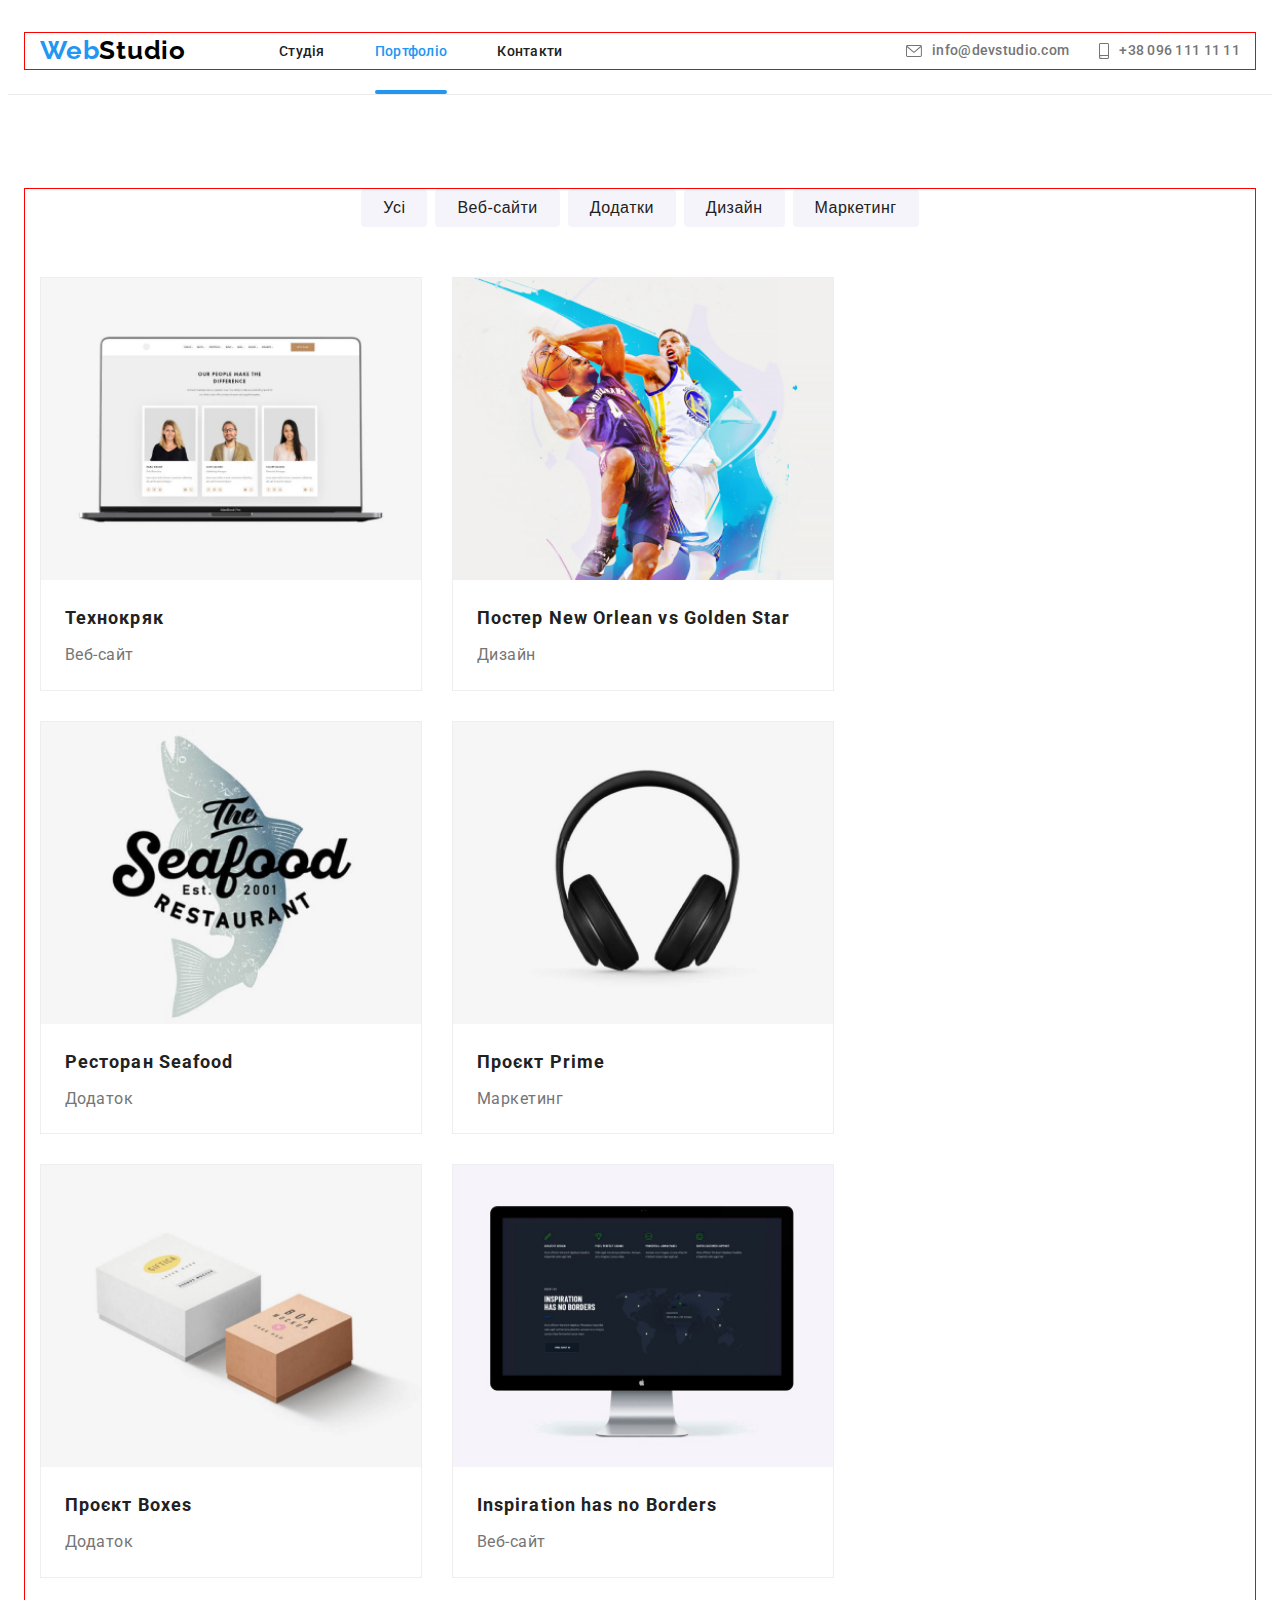
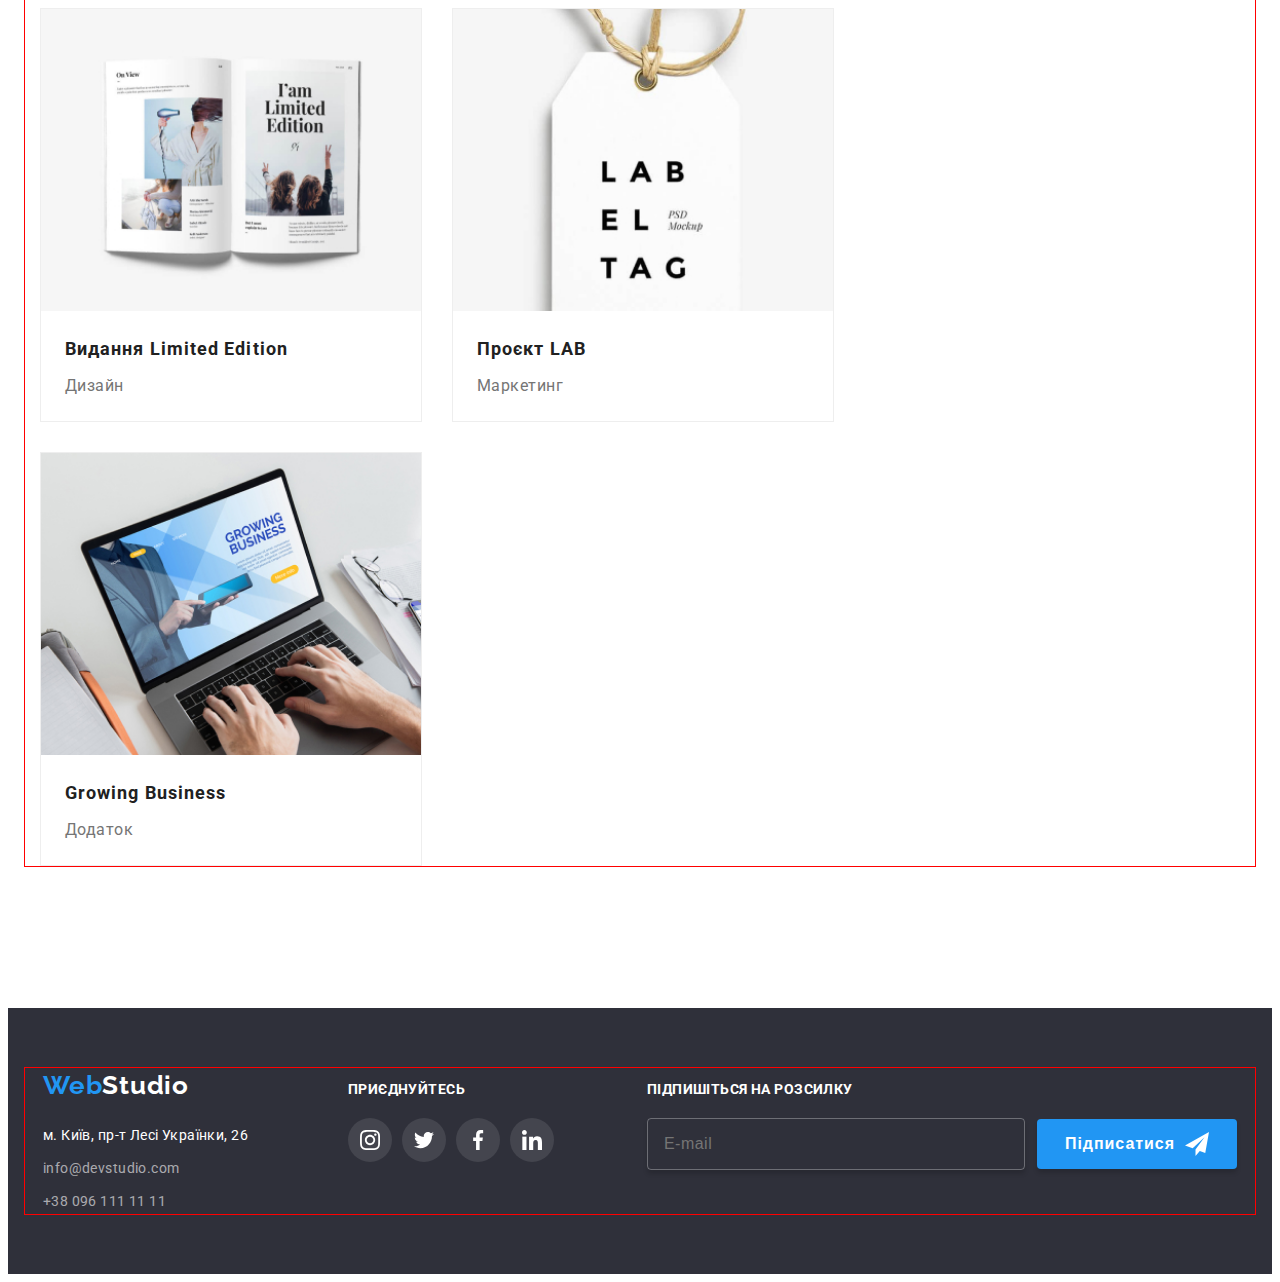
==== commit 7d6cae4b: "adaptivemodal" ====
--- a/pages/portfolio.html
+++ b/pages/portfolio.html
@@ -24,6 +24,11 @@
   <header class="header">
     <div class="container">
       <a href="../index.html" class="header__logo"><span class="header__color">Web</span>Studio</a>
+      <button data-modal-header-open class="header__btn" type="button">
+        <svg class="header__menu">
+          <use href="../img/symbol-defs.svg#icon-menu"></use>
+        </svg>
+      </button>
       <nav class="nav">
         <ul class="nav__list">
           <li class="nav__item">
@@ -52,6 +57,28 @@
             <span class="header__cell">+38 096 111 11 11</span></a>
         </li>
       </ul>
+      <div data-header-modal class="menu is-hidden">
+        <button data-modal-header-close class="menu__btn" type="button">
+          <svg class="menu__close">
+            <use href="../img/symbol-defs.svg#icon-close"></use>
+          </svg>
+        </button>
+        <ul class="menu__list">
+          <li class="menu__item"><a href="../index.html" class="menu__link">Студія</a></li>
+          <li class="menu__item"><a href="../pages/portfolio.html" class="menu__link">Портфоліо</a></li>
+          <li class="menu__item"><a href="#" class="menu__link">Контакти</a></li>
+        </ul>
+        <ul class="menu__contact-list">
+          <li class="menu__contact-item"><a href="tel:+380961111111" class="menu__link-contact">+38 096 111 11 11</a></li>
+          <li class="menu__contact-item"><a href="mailto:info@devstudio.com" class="menu__link-contact">info@devstudio.com</a></li>
+        </ul>
+        <ul class="menu__list-social">
+          <li class="menu__item-social"><a href="#" class="menu__link-social">Instagram</a></li>
+          <li class="menu__item-social"><a href="#" class="menu__link-social">Twitter</a></li>
+          <li class="menu__item-social"><a href="#" class="menu__link-social">Facebook</a></li>
+          <li class="menu__item-social"><a href="#" class="menu__link-social">LinkedIn</a></li>
+        </ul>
+      </div>
     </div>
   </header>
 
@@ -227,5 +254,6 @@
         </div>
       </div>
     </footer>
+    <script src="../js/menu.js"></script>
 </body>
 </html>--- a/style/main.min.css
+++ b/style/main.min.css
@@ -1 +1 @@
-body{font-family:"Roboto"}.container{max-width:1200px;margin:0 auto;padding:0 15px;outline:1px solid red}@media screen and (min-width: 480px){.container{width:480px}}@media screen and (min-width: 768px){.container{width:768px}}@media screen and (min-width: 1200px){.container{width:1200px}}ul{list-style:none;margin:0;padding:0}a{text-decoration:none}img{display:block;width:100%;height:auto;max-width:100%}h1,h2,h3,p{margin:0}.header{padding:16px 0;border-bottom:1px solid #ececec}@media screen and (min-width: 768px){.header{padding:21px 0}}@media screen and (min-width: 1200px){.header{padding:25px 0}}.header>.container{display:flex;align-items:center}.header__logo{color:#000;font-family:"Raleway";font-size:24px;font-weight:700;line-height:1.38;letter-spacing:.72px;margin-right:auto;animation:logo-scale 5000ms alternate infinite}@media screen and (min-width: 768px){.header__logo{margin-right:88px}}@media screen and (min-width: 1200px){.header__logo{font-size:26px;letter-spacing:.78px;margin-right:93px}}@keyframes logo-scale{0%{transform:scale(0.9)}100%{transform:scale(1.1)}}.header__color{color:#2196f3}.header__list{display:none;flex-direction:column;gap:10px;margin-left:auto}@media screen and (min-width: 768px){.header__list{display:flex}}@media screen and (min-width: 1200px){.header__list{gap:30px;flex-direction:row}}.header__item:nth-child(2) .header__icon{width:10px;height:16px}.header__link{display:flex;align-items:center;gap:10px}.header__link:hover .header__cell,.header__link:focus .header__cell{color:#2196f3}.header__link:hover .header__icon,.header__link:focus .header__icon{fill:#2196f3}.header__cell{color:#757575;font-size:12px;font-weight:500;line-height:1.14;letter-spacing:.24px;transition:color 250ms cubic-bezier(0.4, 0, 0.2, 1)}@media screen and (min-width: 1200px){.header__cell{font-size:14px;letter-spacing:.28px}}.header__icon{width:16px;height:12px;fill:#757575;transition:fill 250ms cubic-bezier(0.4, 0, 0.2, 1)}.nav{display:none}@media screen and (min-width: 768px){.nav{display:block}}.nav__list{display:flex;gap:50px}.nav__item{position:relative}.nav__link{color:#212121;font-size:14px;font-weight:500;line-height:1.14;letter-spacing:.28px;transition:color 250ms cubic-bezier(0.4, 0, 0.2, 1)}.nav__link::after{content:"";display:block;opacity:0;border-radius:2px;background-color:#2196f3;width:100%;height:4px;position:absolute;top:49px;left:0;transform:scale(0);transition:550ms cubic-bezier(0.4, 0, 0.2, 1)}.nav__link:hover,.nav__link:focus{color:#2196f3}.nav__link:hover::after,.nav__link:focus::after{opacity:1;transform:scale(1)}.curent{color:#2196f3}.curent::after{opacity:1;transform:scale(1)}.hero{padding-top:118px;padding-bottom:118px;background-image:linear-gradient(rgba(47, 48, 58, 0.4), rgba(47, 48, 58, 0.4)),url(../img/hero.webp);background-position:center;background-repeat:no-repeat;background-size:cover;text-align:center;overflow:hidden}@media screen and (min-width: 1200px){.hero{padding-top:200px;padding-bottom:200px}}.hero__title{color:#fff;text-align:center;font-size:26px;font-weight:900;line-height:1.16;letter-spacing:1.56px;text-transform:uppercase;width:100%;margin-left:auto;margin-right:auto;margin-bottom:30px;animation-name:title-move;animation-duration:2000ms}@media screen and (min-width: 480px){.hero__title{width:360px}}@media screen and (min-width: 1200px){.hero__title{font-size:44px;line-height:1.36;letter-spacing:2.64px;width:696px}}@keyframes title-move{0%{transform:translateX(-1500px) scale(0);color:#000}100%{transform:translateX(0) scale(1);color:#fff}}.hero__btn{color:#fff;text-align:center;font-size:16px;font-weight:700;line-height:1.87;letter-spacing:.96px;background-color:#2196f3;padding:10px 24px;border:none;border-radius:4px;box-shadow:0px 4px 4px 0px rgba(0,0,0,.15);animation-name:btn-move;animation-duration:2000ms}@media screen and (min-width: 1200px){.hero__btn{padding:10px 32px}}@keyframes btn-move{0%{transform:translateX(1500px) rotate(0) scale(0);color:#000;background-color:red}100%{transform:translateX(0) rotate(360deg) scale(1);color:#fff;background-color:#2196f3}}.advant{padding-top:60px;padding-bottom:60px}@media screen and (min-width: 1200px){.advant{padding-top:94px;padding-bottom:0}}.advant__list{display:flex;flex-wrap:wrap;gap:30px}.advant__item::before{content:"";margin-bottom:30px;display:block;width:100%;height:120px;border-radius:4px;background-color:#f5f4fa;background-position:center;background-repeat:no-repeat}@media screen and (min-width: 768px){.advant__item::before{width:354px}}@media screen and (min-width: 1200px){.advant__item::before{width:270px}}.advant__item:first-child::before{background-image:url(../img/antenna.png)}.advant__item:nth-child(2)::before{background-image:url(../img/clock.png)}.advant__item:nth-child(3)::before{background-image:url(../img/diagram.png)}.advant__item:last-child::before{background-image:url(../img/astronaut.png)}.advant__title{text-align:center;color:#212121;font-size:14px;font-weight:700;line-height:1.14;letter-spacing:.42px;text-transform:uppercase;margin-bottom:10px}@media screen and (min-width: 768px){.advant__title{text-align:start}}.advant__text{width:100%;color:#757575;font-size:14px;font-weight:400;line-height:1.71;letter-spacing:.4px}@media screen and (min-width: 768px){.advant__text{width:354px}}@media screen and (min-width: 1200px){.advant__text{width:270px}}.work{padding-top:94px;padding-bottom:94px;text-align:center;display:none}@media screen and (min-width: 1200px){.work{display:block}}.work__title{color:#212121;text-align:center;font-size:36px;font-weight:700;line-height:1.16;letter-spacing:1.08px;margin-bottom:50px}.work__list{display:flex;gap:30px}.work__item{position:relative}.work__wrap{padding-top:27px;padding-bottom:27px;background-color:rgba(47,48,58,.8);position:absolute;bottom:0;left:0;width:100%}.work__deck{color:#fff;text-align:center;font-size:14px;font-weight:700;line-height:1.14;letter-spacing:.42px;text-transform:uppercase}.team{padding-top:60px;padding-bottom:60px;text-align:center;background-color:#f5f4fa}@media screen and (min-width: 1200px){.team{padding-top:94px;padding-bottom:94px}}.team__title{color:#212121;text-align:center;font-size:36px;font-weight:700;line-height:1.17;letter-spacing:.84px;margin-bottom:30px}@media screen and (min-width: 1200px){.team__title{font-size:36px;letter-spacing:1.08px;line-height:1.16;margin-bottom:50px}}.team__list{display:flex;flex-wrap:wrap;gap:30px}.team__item{flex-basis:100%;border-radius:0px 0px 4px 4px;box-shadow:0px 1px 3px 0px rgba(0,0,0,.12),0px 1px 1px 0px rgba(0,0,0,.14),0px 2px 1px 0px rgba(0,0,0,.2)}@media screen and (min-width: 768px){.team__item{flex-basis:calc((100% - 30px)/2)}}@media screen and (min-width: 1200px){.team__item{flex-basis:calc((100% - 90px)/4)}}.team__img{width:100%}.team__wrap{padding-top:30px;padding-bottom:30px}.team__name{color:#212121;text-align:center;font-size:16px;font-weight:500;line-height:1.18;letter-spacing:.48px;margin-bottom:10px}.team__taxt{color:#757575;text-align:center;font-size:16px;font-weight:400;line-height:1.18;letter-spacing:.48px;margin-bottom:16px}.team__items{display:flex;justify-content:center;gap:10px}.team__link{padding:12px 12px;border-radius:50%;display:flex;justify-content:center;align-items:center;transition-property:background-color;transition-duration:250ms;transition-timing-function:cubic-bezier(0.4, 0, 0.2, 1)}.team__link:hover,.team__link:focus{border:none;background-color:#2196f3;outline:0px solid #2196f3}.team__link:hover .team__icon,.team__link:focus .team__icon{fill:#fff}.team__icon{width:20px;height:20px;fill:#afb1b8;transition-property:fill;transition-duration:250ms;transition-timing-function:cubic-bezier(0.4, 0, 0.2, 1)}.client{padding-top:60px;padding-bottom:60px;text-align:center}@media screen and (min-width: 1200px){.client{padding:94px 0}}.client__title{color:#212121;text-align:center;font-size:28px;font-weight:700;line-height:1.16;letter-spacing:.84px;margin-bottom:30px}@media screen and (min-width: 1200px){.client__title{font-size:36px;letter-spacing:1.08px;margin-bottom:50px}}.client__list{display:flex;gap:30px;flex-wrap:wrap}.client__item{flex-basis:calc((100% - 30px)/2)}@media screen and (min-width: 768px){.client__item{flex-basis:calc((100% - 60px)/3)}}@media screen and (min-width: 1200px){.client__item{flex-basis:calc((100% - 150px)/6)}}.client__item:hover .client__link,.client__item:focus .client__link{outline:1px solid #2196f3}.client__item:hover .client__icon,.client__item:focus .client__icon{fill:#2196f3}.client__link{border-radius:4px;outline:1px solid #afb1b8;width:100%;height:92px;display:flex;justify-content:center;align-items:center;transition-property:border-color;transition-duration:250ms;transition-timing-function:cubic-bezier(0.4, 0, 0.2, 1)}@media screen and (min-width: 480px){.client__link{width:210px}}@media screen and (min-width: 768px){.client__link{width:226px}}@media screen and (min-width: 1200px){.client__link{width:170px}}.client__icon{width:106px;height:60px;fill:#afb1b8;transition-property:fill;transition-duration:250ms;transition-timing-function:cubic-bezier(0.4, 0, 0.2, 1)}.footer{padding-top:60px;padding-bottom:60px;background-color:#2f303a}.footer>.container{display:flex;flex-wrap:wrap;align-items:center;justify-content:center;gap:60px}@media screen and (min-width: 768px){.footer>.container{flex-direction:row;align-items:first baseline}}@media screen and (min-width: 1200px){.footer>.container{gap:0}}.footer__wrapper{width:235px;text-align:center}@media screen and (min-width: 1200px){.footer__wrapper{text-align:start}}.footer__logo{color:#fff;font-family:"Raleway";font-size:26px;font-weight:700;line-height:1.38;letter-spacing:.78px}.footer__color{color:#2196f3}.footer__address{font-style:normal;margin-top:20px}.footer__box{text-align:center}@media screen and (min-width: 768px){.footer__box{margin-left:105px}}@media screen and (min-width: 1200px){.footer__box{margin-left:70px;text-align:start}}.footer__position{color:#fff;font-size:14px;font-weight:400;line-height:1.71;letter-spacing:.42px;margin-bottom:9px}.footer__list{display:flex;flex-direction:column;gap:9px;margin-top:9px}.footer__link{color:rgba(255,255,255,.6);font-size:14px;font-weight:400;line-height:1.71;letter-spacing:.42px}.footer__title{color:#fff;font-size:14px;font-weight:700;line-height:1.14;letter-spacing:.42px;text-transform:uppercase;margin-bottom:20px}.footer__items{display:flex;gap:10px}.footer__social{padding:12px;display:flex;justify-content:center;align-items:center;border-radius:50%;background-color:rgba(255,255,255,.1);transition-property:background-color;transition-duration:250ms;transition-timing-function:cubic-bezier(0.4, 0, 0.2, 1)}.footer__social:hover{background-color:#2196f3}.footer__icon{width:20px;height:20px;fill:#fff;transition-property:fill;transition-duration:250ms;transition-timing-function:cubic-bezier(0.4, 0, 0.2, 1)}.footer__block{text-align:center}@media screen and (max-width: 1199px){.footer__block{width:100%}}@media screen and (min-width: 1200px){.footer__block{margin-left:93px;text-align:start}}.footer__subscribe{color:#fff;font-size:14px;font-weight:700;line-height:1.14;letter-spacing:.42px;text-transform:uppercase;margin-bottom:20px;display:inline-block}.footer__form{display:flex;align-items:center;gap:20px;flex-direction:column}@media screen and (min-width: 1200px){.footer__form{gap:12px;flex-direction:row}}.footer__input{color:rgba(255,255,255,.6);font-size:16px;font-weight:400;line-height:1.25;letter-spacing:.48px;padding-top:15px;padding-bottom:15px;padding-left:16px;border-radius:4px;border:1px solid rgba(255,255,255,.3);background:rgba(33,150,243,0);box-shadow:0px 4px 4px 0px rgba(0,0,0,.15);width:100%}@media screen and (min-width: 480px){.footer__input{width:450px}}@media screen and (min-width: 1200px){.footer__input{width:358px}}.footer__btn{color:#fff;background-color:#2196f3;padding:10px 28px;text-align:center;font-size:16px;font-weight:700;line-height:1.87;letter-spacing:.96px;border-radius:4px;box-shadow:0px 4px 4px 0px rgba(0,0,0,.15);border:none;display:flex;align-items:center;gap:10px}.footer__plane{width:24px;height:24px;fill:#fff}.backdrop{position:fixed;display:flex;justify-content:center;align-items:center;top:0;left:0;width:100%;height:100%;background-image:linear-gradient(rgba(0, 0, 0, 0.5), rgba(0, 0, 0, 0.5));opacity:1;transition:opacity 400ms cubic-bezier(0.175, 0.885, 0.32, 1.275)}.is-hidden{opacity:0;pointer-events:none;visibility:hidden}.is-hidden .modal{transform:translate(0) rotate(360deg)}.modal{position:absolute;top:50%;left:50%;transform:translate(-50%, -50%);padding:40px;border-radius:4px;background:#fff;box-shadow:0px 1px 3px 0px rgba(0,0,0,.12),0px 1px 1px 0px rgba(0,0,0,.14),0px 2px 1px 0px rgba(0,0,0,.2);transition:visibility 400ms cubic-bezier(0.175, 0.885, 0.32, 1.275),opacity 400ms cubic-bezier(0.175, 0.885, 0.32, 1.275),box-shadow 400ms cubic-bezier(0.175, 0.885, 0.32, 1.275),transform 1s}.modal__title{color:#212121;text-align:center;font-size:20px;font-weight:700;line-height:1.15;letter-spacing:.6px;margin-bottom:12px;text-align:center}.modal__form{font-size:20px}.modal__box{position:relative}.modal__label{color:#757575;font-size:12px;font-weight:400;line-height:1.16;letter-spacing:.12px}.modal__icon{width:18px;height:18px;fill:#212121;position:absolute;top:55%;left:14px}.modal__input{display:block;margin-top:4px;margin-bottom:10px;width:100%;height:40px;border-radius:4px;border:1px solid rgba(33,33,33,.2);outline:rgba(0,0,0,0);padding:11px 12px 11px 42px;font-size:14px}.modal__input:hover,.modal__input:focus{border:1px solid #2196f3}.modal__input:hover+.modal__icon,.modal__input:focus+.modal__icon{fill:#2196f3}.modal__coment{display:block;margin-top:4px;margin-bottom:20px;padding:12px 16px;border-radius:4px;border:1px solid rgba(33,33,33,.2);width:100%;height:120px;color:rgba(117,117,117,.5);font-size:12px;font-weight:400;line-height:1.16;letter-spacing:.12px;resize:none;outline:rgba(0,0,0,0);font-size:14px}.modal__coment:focus{border-color:#2196f3}.modal__wrap{display:flex;align-items:center;gap:4px;margin-left:12px;margin-right:11px}.modal__checked{display:flex;align-items:center}.modal__check{width:16px;height:15px}.modal__span{color:#757575;font-size:14px;font-weight:400;line-height:1.71;letter-spacing:.42px;margin-left:8px}.modal__link{color:#2196f3;font-size:14px;font-weight:400;line-height:24px;letter-spacing:.42px;text-decoration-line:underline}.modal__btn{color:#fff;text-align:center;font-size:16px;font-weight:700;line-height:1.87;letter-spacing:.96px;padding:10px 52px;background-color:#2196f3;border:none;border-radius:4px;box-shadow:0px 4px 4px 0px rgba(0,0,0,.15);display:block;margin-left:auto;margin-right:auto;margin-top:30px}.btn__close{position:absolute;top:8px;right:8px;background-color:rgba(0,0,0,0);width:30px;height:30px;border-radius:50%;border:1px solid rgba(0,0,0,.1);outline:rgba(0,0,0,0);display:flex;justify-content:center;align-items:center}.btn__close:hover,.btn__close:focus{cursor:pointer}.btn__close:hover .form__close,.btn__close:focus .form__close{fill:#2196f3}.form__close{width:18px;height:18px;fill:#000}.card{padding-top:94px;padding-bottom:94px}@media screen and (min-width: 768px){.card{padding:94px 0}}@media screen and (min-width: 1200px){.card{padding:94px 0}}.card__list{display:flex;flex-wrap:wrap;gap:30px}@media screen and (min-width: 768px){.card__list{justify-content:center;margin-bottom:30px}}@media screen and (min-width: 1200px){.card__list{margin-bottom:48px}}.card__item{border:1px solid #eee;flex-basis:100%;overflow:hidden;transition-property:box-shadow;transition-duration:250ms;transition-timing-function:cubic-bezier(0.4, 0, 0.2, 1)}@media screen and (min-width: 768px){.card__item{flex-basis:calc((100% - 30px)/2)}}@media screen and (min-width: 1200px){.card__item{flex-basis:calc((100% - 60px)/3)}}.card__item:hover{box-shadow:0px 1px 1px 0px rgba(0,0,0,.12),0px 4px 4px 0px rgba(0,0,0,.06),1px 4px 6px 0px rgba(0,0,0,.16)}.card__item:hover .card__desk{opacity:1;transform:translate(0, 0)}.card__box{position:relative;overflow:hidden}.card__img{width:100%}.card__desk{width:100%;height:100%;background-color:#2196f3;padding:63px 24px;color:#fff;font-size:18px;font-weight:400;line-height:1.55;letter-spacing:.54px;opacity:0;position:absolute;top:0;left:0;transition-property:opacity,transform;transition-duration:250ms;transition-timing-function:cubic-bezier(0.4, 0, 0.2, 1);transform:translate(0, 100%)}.card__wrap{padding:20px 24px}.card__title{color:#212121;font-size:18px;font-weight:700;line-height:2;letter-spacing:1.08px;margin-bottom:4px}.card__text{color:#757575;font-size:16px;font-weight:400;line-height:1.87;letter-spacing:.48px}.button__list{display:flex;gap:8px;row-gap:15px;justify-content:start;margin-bottom:50px;flex-wrap:wrap;margin-right:100px}@media screen and (min-width: 480px){.button__list{margin-right:0px}}@media screen and (min-width: 768px){.button__list{justify-content:center;margin-right:0px}}.button__btn{color:#212121;text-align:center;font-size:16px;font-style:normal;font-weight:500;line-height:1.62;letter-spacing:.48px;border-radius:4px;background:#f5f4fa;padding:6px 22px;border:none;transition-property:color,background-color,box-shadow;transition-duration:250ms;transition-timing-function:cubic-bezier(0.4, 0, 0.2, 1)}.button__btn:hover,.button__btn:focus{color:#fff;background-color:#2196f3;box-shadow:0px 3px 1px 0px rgba(0,0,0,.1),0px 1px 2px 0px rgba(0,0,0,.08),0px 2px 2px 0px rgba(0,0,0,.12)}/*# sourceMappingURL=main.min.css.map */+body{font-family:"Roboto"}.header__cell{font-size:12px;font-weight:500;line-height:1.14;letter-spacing:.24px}.footer__subscribe,.footer__title,.work__deck,.advant__title{font-size:14px;font-weight:700;line-height:1.14;letter-spacing:.42px}.container{max-width:1200px;margin:0 auto;padding:0 15px;outline:1px solid red}@media screen and (min-width: 480px){.container{width:480px}}@media screen and (min-width: 768px){.container{width:768px}}@media screen and (min-width: 1200px){.container{width:1200px}}ul{list-style:none;margin:0;padding:0}a{text-decoration:none}img{display:block;width:100%;height:auto;max-width:100%}h1,h2,h3,p{margin:0}.header{padding:16px 0;border-bottom:1px solid #ececec}@media screen and (min-width: 768px){.header{padding:21px 0}}@media screen and (min-width: 1200px){.header{padding:25px 0}}.header>.container{display:flex;align-items:center}.header__logo{color:#000;font-family:"Raleway";font-size:24px;font-weight:700;line-height:1.38;letter-spacing:.72px;margin-right:auto;animation:logo-scale 5000ms alternate infinite}@media screen and (min-width: 768px){.header__logo{margin-right:88px}}@media screen and (min-width: 1200px){.header__logo{font-size:26px;letter-spacing:.78px;margin-right:93px}}@keyframes logo-scale{0%{transform:scale(0.9)}100%{transform:scale(1.1)}}.header__color{color:#2196f3}.header__btn{border:none;background-color:rgba(0,0,0,0)}@media screen and (min-width: 768px){.header__btn{display:none}}.header__menu{width:25px;height:30px;fill:#000}.header__list{display:none;flex-direction:column;gap:10px;margin-left:auto}@media screen and (min-width: 768px){.header__list{display:flex}}@media screen and (min-width: 1200px){.header__list{gap:30px;flex-direction:row}}.header__item:nth-child(2) .header__icon{width:10px;height:16px}.header__link{display:flex;justify-content:none;align-items:center;flex-wrap:nowrap;flex-direction:row;gap:10px}.header__link:hover .header__cell,.header__link:focus .header__cell{color:#2196f3}.header__link:hover .header__icon,.header__link:focus .header__icon{fill:#2196f3}.header__cell{color:#757575;transition:color 250ms cubic-bezier(0.4, 0, 0.2, 1)}@media screen and (min-width: 1200px){.header__cell{font-size:14px;letter-spacing:.28px}}.header__icon{width:16px;height:12px;fill:#757575;transition:fill 250ms cubic-bezier(0.4, 0, 0.2, 1)}.nav{display:none}@media screen and (min-width: 768px){.nav{display:block}}.nav__list{display:flex;gap:50px}.nav__item{position:relative}.nav__link{color:#212121;font-size:14px;font-weight:500;line-height:1.14;letter-spacing:.28px;transition:color 250ms cubic-bezier(0.4, 0, 0.2, 1)}.nav__link::after{content:"";display:block;opacity:0;border-radius:2px;background-color:#2196f3;width:100%;height:4px;position:absolute;top:49px;left:0;transform:scale(0);transition:550ms cubic-bezier(0.4, 0, 0.2, 1)}.nav__link:hover,.nav__link:focus{color:#2196f3}.nav__link:hover::after,.nav__link:focus::after{opacity:1;transform:scale(1)}.curent{color:#2196f3}.curent::after{opacity:1;transform:scale(1)}.menu{background-color:#fff;position:fixed;top:0;left:0;width:100vw;height:100vh;padding:48px 0 48px 40px;box-shadow:0px 4px 8px 0px rgba(0,0,0,.04),0px 2px 4px 0px rgba(0,0,0,.08),0px 1px 3px 0px rgba(0,0,0,.16);opacity:1;z-index:1}.menu__btn{border:none;background-color:rgba(0,0,0,0);width:40px;height:40px;position:absolute;top:10px;right:15px}.menu__close{width:18.667px;height:18.667px;fill:#212121}.menu__item:first-child{margin-bottom:36px}.menu__item:nth-child(2){margin-bottom:32px}.menu__link{color:#212121;font-size:40px;font-weight:500;line-height:1.17;letter-spacing:.8px}.menu__link:hover{color:#2196f3}.menu__contact-list{margin-top:150px}.menu__contact-item:first-child{margin-bottom:32px}.menu__link-contact{color:#757575;font-size:24px;font-weight:500;line-height:1.16;letter-spacing:.48px}.menu__contact-item:first-child .menu__link-contact{color:#2196f3;font-size:34px;line-height:1.17;letter-spacing:.68px}.menu__list-social{display:flex;margin-top:64px}.menu__link-social{color:#2196f3;font-size:18px;font-weight:500;line-height:1.22px;letter-spacing:.36px}.menu__item-social:not(:last-child){margin-right:10px;display:flex;align-items:center}.menu__item-social:not(:last-child)::after{content:"";width:1px;height:22px;background:rgba(33,33,33,.2);margin-left:10px}.is-hidden{opacity:0;pointer-events:none}.hero{padding-top:118px;padding-bottom:118px;background-image:linear-gradient(rgba(47, 48, 58, 0.4), rgba(47, 48, 58, 0.4)),url(../img/hero.webp);background-position:center;background-repeat:no-repeat;background-size:cover;text-align:center;overflow:hidden}@media screen and (min-width: 1200px){.hero{padding-top:200px;padding-bottom:200px}}.hero__title{color:#fff;text-align:center;font-size:26px;font-weight:900;line-height:1.16;letter-spacing:1.56px;text-transform:uppercase;width:100%;margin-left:auto;margin-right:auto;margin-bottom:30px;animation-name:title-move;animation-duration:2000ms}@media screen and (min-width: 480px){.hero__title{width:360px}}@media screen and (min-width: 1200px){.hero__title{font-size:44px;line-height:1.36;letter-spacing:2.64px;width:696px}}@keyframes title-move{0%{transform:translateX(-1500px) scale(0);color:#000}100%{transform:translateX(0) scale(1);color:#fff}}.hero__btn{color:#fff;text-align:center;font-size:16px;font-weight:700;line-height:1.87;letter-spacing:.96px;background-color:#2196f3;padding:10px 24px;border:none;border-radius:4px;box-shadow:0px 4px 4px 0px rgba(0,0,0,.15);animation-name:btn-move;animation-duration:2000ms}@media screen and (min-width: 1200px){.hero__btn{padding:10px 32px}}@keyframes btn-move{0%{transform:translateX(1500px) rotate(0) scale(0);color:#000;background-color:red}100%{transform:translateX(0) rotate(360deg) scale(1);color:#fff;background-color:#2196f3}}.advant{padding-top:60px;padding-bottom:60px}@media screen and (min-width: 1200px){.advant{padding-top:94px;padding-bottom:0}}.advant__list{display:flex;flex-wrap:wrap;gap:30px}.advant__item::before{content:"";margin-bottom:30px;display:block;width:100%;height:120px;border-radius:4px;background-color:#f5f4fa;background-position:center;background-repeat:no-repeat}@media screen and (min-width: 768px){.advant__item::before{width:354px}}@media screen and (min-width: 1200px){.advant__item::before{width:270px}}.advant__item:first-child::before{background-image:url(../img/antenna.png)}.advant__item:nth-child(2)::before{background-image:url(../img/clock.png)}.advant__item:nth-child(3)::before{background-image:url(../img/diagram.png)}.advant__item:last-child::before{background-image:url(../img/astronaut.png)}.advant__title{text-align:center;color:#212121;text-transform:uppercase;margin-bottom:10px}@media screen and (min-width: 768px){.advant__title{text-align:start}}.advant__text{width:100%;color:#757575;font-size:14px;font-weight:400;line-height:1.71;letter-spacing:.4px}@media screen and (min-width: 768px){.advant__text{width:354px}}@media screen and (min-width: 1200px){.advant__text{width:270px}}.work{padding-top:94px;padding-bottom:94px;text-align:center;display:none}@media screen and (min-width: 1200px){.work{display:block}}.work__title{color:#212121;text-align:center;font-size:36px;font-weight:700;line-height:1.16;letter-spacing:1.08px;margin-bottom:50px}.work__list{display:flex;gap:30px}.work__item{position:relative}.work__wrap{padding-top:27px;padding-bottom:27px;background-color:rgba(47,48,58,.8);position:absolute;bottom:0;left:0;width:100%}.work__deck{color:#fff;text-align:center;text-transform:uppercase}.team{padding-top:60px;padding-bottom:60px;text-align:center;background-color:#f5f4fa}@media screen and (min-width: 1200px){.team{padding-top:94px;padding-bottom:94px}}.team__title{color:#212121;text-align:center;font-size:36px;font-weight:700;line-height:1.17;letter-spacing:.84px;margin-bottom:30px}@media screen and (min-width: 1200px){.team__title{font-size:36px;letter-spacing:1.08px;line-height:1.16;margin-bottom:50px}}.team__list{display:flex;flex-wrap:wrap;gap:30px}.team__item{flex-basis:100%;border-radius:0px 0px 4px 4px;box-shadow:0px 1px 3px 0px rgba(0,0,0,.12),0px 1px 1px 0px rgba(0,0,0,.14),0px 2px 1px 0px rgba(0,0,0,.2)}@media screen and (min-width: 768px){.team__item{flex-basis:calc((100% - 30px)/2)}}@media screen and (min-width: 1200px){.team__item{flex-basis:calc((100% - 90px)/4)}}.team__img{width:100%}.team__wrap{padding-top:30px;padding-bottom:30px}.team__name{color:#212121;text-align:center;font-size:16px;font-weight:500;line-height:1.18;letter-spacing:.48px;margin-bottom:10px}.team__taxt{color:#757575;text-align:center;font-size:16px;font-weight:400;line-height:1.18;letter-spacing:.48px;margin-bottom:16px}.team__items{display:flex;justify-content:center;gap:10px}.team__link{padding:12px 12px;border-radius:50%;display:flex;justify-content:center;align-items:center;flex-wrap:nowrap;flex-direction:none;transition-property:background-color;transition-duration:250ms;transition-timing-function:cubic-bezier(0.4, 0, 0.2, 1)}.team__link:hover,.team__link:focus{border:none;background-color:#2196f3;outline:0px solid #2196f3}.team__link:hover .team__icon,.team__link:focus .team__icon{fill:#fff}.team__icon{width:20px;height:20px;fill:#afb1b8;transition-property:fill;transition-duration:250ms;transition-timing-function:cubic-bezier(0.4, 0, 0.2, 1)}.client{padding-top:60px;padding-bottom:60px;text-align:center}@media screen and (min-width: 1200px){.client{padding:94px 0}}.client__title{color:#212121;text-align:center;font-size:28px;font-weight:700;line-height:1.16;letter-spacing:.84px;margin-bottom:30px}@media screen and (min-width: 1200px){.client__title{font-size:36px;letter-spacing:1.08px;margin-bottom:50px}}.client__list{display:flex;gap:30px;flex-wrap:wrap}.client__item{flex-basis:calc((100% - 30px)/2)}@media screen and (min-width: 768px){.client__item{flex-basis:calc((100% - 60px)/3)}}@media screen and (min-width: 1200px){.client__item{flex-basis:calc((100% - 150px)/6)}}.client__item:hover .client__link,.client__item:focus .client__link{outline:1px solid #2196f3}.client__item:hover .client__icon,.client__item:focus .client__icon{fill:#2196f3}.client__link{border-radius:4px;outline:1px solid #afb1b8;width:100%;height:92px;display:flex;justify-content:center;align-items:center;flex-wrap:nowrap;flex-direction:none;transition-property:border-color;transition-duration:250ms;transition-timing-function:cubic-bezier(0.4, 0, 0.2, 1)}@media screen and (min-width: 480px){.client__link{width:210px}}@media screen and (min-width: 768px){.client__link{width:226px}}@media screen and (min-width: 1200px){.client__link{width:170px}}.client__icon{width:106px;height:60px;fill:#afb1b8;transition-property:fill;transition-duration:250ms;transition-timing-function:cubic-bezier(0.4, 0, 0.2, 1)}.footer{padding-top:60px;padding-bottom:60px;background-color:#2f303a}.footer>.container{display:flex;justify-content:center;align-items:center;flex-wrap:wrap;flex-direction:none;gap:60px}@media screen and (min-width: 768px){.footer>.container{flex-direction:row;align-items:first baseline}}@media screen and (min-width: 1200px){.footer>.container{gap:0}}.footer__wrapper{width:235px;text-align:center}@media screen and (min-width: 1200px){.footer__wrapper{text-align:start}}.footer__logo{color:#fff;font-family:"Raleway";font-size:26px;font-weight:700;line-height:1.38;letter-spacing:.78px}.footer__color{color:#2196f3}.footer__address{font-style:normal;margin-top:20px}.footer__box{text-align:center}@media screen and (min-width: 768px){.footer__box{margin-left:105px}}@media screen and (min-width: 1200px){.footer__box{margin-left:70px;text-align:start}}.footer__position{color:#fff;font-size:14px;font-weight:400;line-height:1.71;letter-spacing:.42px;margin-bottom:9px}.footer__list{display:flex;flex-direction:column;gap:9px;margin-top:9px}.footer__link{color:rgba(255,255,255,.6);font-size:14px;font-weight:400;line-height:1.71;letter-spacing:.42px}.footer__title{color:#fff;text-transform:uppercase;margin-bottom:20px}.footer__items{display:flex;gap:10px}.footer__social{padding:12px;display:flex;justify-content:center;align-items:center;flex-wrap:nowrap;flex-direction:row;border-radius:50%;background-color:rgba(255,255,255,.1);transition-property:background-color;transition-duration:250ms;transition-timing-function:cubic-bezier(0.4, 0, 0.2, 1)}.footer__social:hover{background-color:#2196f3}.footer__icon{width:20px;height:20px;fill:#fff;transition-property:fill;transition-duration:250ms;transition-timing-function:cubic-bezier(0.4, 0, 0.2, 1)}.footer__block{text-align:center}@media screen and (max-width: 1199px){.footer__block{width:100%}}@media screen and (min-width: 1200px){.footer__block{margin-left:93px;text-align:start}}.footer__subscribe{color:#fff;text-transform:uppercase;margin-bottom:20px;display:inline-block}.footer__form{display:flex;align-items:center;flex-direction:column;gap:20px}@media screen and (min-width: 1200px){.footer__form{gap:12px;flex-direction:row}}.footer__input{color:rgba(255,255,255,.6);font-size:16px;font-weight:400;line-height:1.25;letter-spacing:.48px;padding-top:15px;padding-bottom:15px;padding-left:16px;border-radius:4px;border:1px solid rgba(255,255,255,.3);background:rgba(33,150,243,0);box-shadow:0px 4px 4px 0px rgba(0,0,0,.15);width:100%}@media screen and (min-width: 480px){.footer__input{width:450px}}@media screen and (min-width: 1200px){.footer__input{width:358px}}.footer__btn{color:#fff;background-color:#2196f3;padding:10px 28px;text-align:center;font-size:16px;font-weight:700;line-height:1.87;letter-spacing:.96px;border-radius:4px;box-shadow:0px 4px 4px 0px rgba(0,0,0,.15);border:none;display:flex;align-items:center;gap:10px}.footer__plane{width:24px;height:24px;fill:#fff}.backdrop{position:fixed;display:flex;justify-content:center;align-items:center;top:0;left:0;width:100%;height:100%;background-image:linear-gradient(rgba(0, 0, 0, 0.5), rgba(0, 0, 0, 0.5));opacity:1;transition:opacity 400ms cubic-bezier(0.175, 0.885, 0.32, 1.275)}.is-hidden{opacity:0;pointer-events:none;visibility:hidden}.is-hidden .modal{transform:translate(0) rotate(360deg)}.modal{position:absolute;top:50%;left:50%;transform:translate(-50%, -50%);padding:40px;border-radius:4px;background:#fff;width:450px;height:609px;box-shadow:0px 1px 3px 0px rgba(0,0,0,.12),0px 1px 1px 0px rgba(0,0,0,.14),0px 2px 1px 0px rgba(0,0,0,.2);transition:visibility 400ms cubic-bezier(0.175, 0.885, 0.32, 1.275),opacity 400ms cubic-bezier(0.175, 0.885, 0.32, 1.275),box-shadow 400ms cubic-bezier(0.175, 0.885, 0.32, 1.275),transform 1s}@media screen and (min-width: 1200px){.modal{width:528px;height:581px}}.modal__title{color:#212121;text-align:center;font-size:20px;line-height:1.15;letter-spacing:.6px;margin-bottom:12px}.modal__form{font-size:20px}.modal__box{position:relative}.modal__label{color:#757575;font-size:12px;font-weight:400;line-height:1.16;letter-spacing:.12px}.modal__icon{width:18px;height:18px;fill:#212121;position:absolute;top:55%;left:14px;transition-property:fill;transition-duration:250ms;transition-timing-function:cubic-bezier(0.4, 0, 0.2, 1)}.modal__input{display:block;margin-top:4px;margin-bottom:10px;width:100%;height:40px;border-radius:4px;border:1px solid rgba(33,33,33,.2);outline:rgba(0,0,0,0);padding:11px 12px 11px 42px;font-size:14px;transition:border 250ms cubic-bezier(0.4, 0, 0.2, 1)}.modal__input:hover,.modal__input:focus{border:1px solid #2196f3}.modal__input:hover+.modal__icon,.modal__input:focus+.modal__icon{fill:#2196f3}.modal__coment{display:block;margin-top:4px;margin-bottom:20px;padding:12px 16px;border-radius:4px;border:1px solid rgba(33,33,33,.2);width:100%;height:115px;color:rgba(117,117,117,.5);font-size:12px;font-weight:400;line-height:1.16;letter-spacing:.12px;resize:none;outline:rgba(0,0,0,0);font-size:14px;transition:border 250ms cubic-bezier(0.4, 0, 0.2, 1)}.modal__coment:focus{border-color:#2196f3}@media screen and (min-width: 1200px){.modal__coment:focus{height:120px}}.modal__wrap{display:flex;align-items:center;gap:4px;margin-left:12px;margin-right:11px}.modal__checked{display:flex;align-items:center}.modal__check{width:14px;height:13px}@media screen and (min-width: 1200px){.modal__check{width:16px;height:15px}}.modal__span{color:#757575;font-size:12px;font-weight:400;letter-spacing:.36px;margin-left:8px}@media screen and (min-width: 1200px){.modal__span{font-size:14px;font-style:normal;line-height:1.71;letter-spacing:.42px}}.modal__link{color:#2196f3;font-size:11px;font-weight:400;letter-spacing:.36px;line-height:normal;text-decoration-line:underline}@media screen and (min-width: 1200px){.modal__link{font-size:14px;font-style:normal;line-height:1.71;letter-spacing:.42px}}.modal__btn{color:#fff;text-align:center;font-size:16px;font-weight:700;line-height:1.87;letter-spacing:.96px;padding:10px 52px;background-color:#2196f3;border:none;border-radius:4px;box-shadow:0px 4px 4px 0px rgba(0,0,0,.15);display:block;margin-left:auto;margin-right:auto;margin-top:30px}.btn__close{position:absolute;top:14px;right:8px;background-color:rgba(0,0,0,0);width:30px;height:30px;border-radius:50%;border:1px solid rgba(0,0,0,.1);outline:rgba(0,0,0,0);display:flex;justify-content:center;align-items:center}@media screen and (min-width: 1200px){.btn__close{top:8px;right:8px}}.btn__close:hover,.btn__close:focus{cursor:pointer}.btn__close:hover .form__close,.btn__close:focus .form__close{fill:#2196f3}.form__close{width:18px;height:18px;fill:#000;transition-property:fill;transition-duration:250ms;transition-timing-function:cubic-bezier(0.4, 0, 0.2, 1)}.card{padding-top:94px;padding-bottom:94px}@media screen and (min-width: 768px){.card{padding:94px 0}}@media screen and (min-width: 1200px){.card{padding:94px 0}}.card__list{display:flex;flex-wrap:wrap;gap:30px}@media screen and (min-width: 768px){.card__list{margin-bottom:30px}}@media screen and (min-width: 1200px){.card__list{margin-bottom:48px}}.card__item{border:1px solid #eee;flex-basis:100%;overflow:hidden;transition-property:box-shadow;transition-duration:250ms;transition-timing-function:cubic-bezier(0.4, 0, 0.2, 1)}@media screen and (min-width: 768px){.card__item{flex-basis:calc((100% - 30px)/2)}}@media screen and (min-width: 1200px){.card__item{flex-basis:calc((100% - 60px)/3)}}.card__item:hover{box-shadow:0px 1px 1px 0px rgba(0,0,0,.12),0px 4px 4px 0px rgba(0,0,0,.06),1px 4px 6px 0px rgba(0,0,0,.16)}.card__item:hover .card__desk{opacity:1;transform:translate(0, 0)}.card__box{position:relative;overflow:hidden}.card__img{width:100%}.card__desk{width:100%;height:100%;background-color:#2196f3;padding:63px 24px;color:#fff;font-size:18px;font-weight:400;line-height:1.55;letter-spacing:.54px;opacity:0;position:absolute;top:0;left:0;transition-property:opacity,transform;transition-duration:250ms;transition-timing-function:cubic-bezier(0.4, 0, 0.2, 1);transform:translate(0, 100%)}.card__wrap{padding:20px 24px}.card__title{color:#212121;font-size:18px;font-weight:700;line-height:2;letter-spacing:1.08px;margin-bottom:4px}.card__text{color:#757575;font-size:16px;font-weight:400;line-height:1.87;letter-spacing:.48px}.button__list{display:flex;gap:8px;row-gap:15px;justify-content:start;margin-bottom:50px;flex-wrap:wrap;margin-right:100px}@media screen and (min-width: 480px){.button__list{margin-right:0px}}@media screen and (min-width: 768px){.button__list{justify-content:center;margin-right:0px}}.button__btn{color:#212121;text-align:center;font-size:16px;font-style:normal;font-weight:500;line-height:1.62;letter-spacing:.48px;border-radius:4px;background:#f5f4fa;padding:6px 22px;border:none;transition-property:color,background-color,box-shadow;transition-duration:250ms;transition-timing-function:cubic-bezier(0.4, 0, 0.2, 1)}.button__btn:hover,.button__btn:focus{color:#fff;background-color:#2196f3;box-shadow:0px 3px 1px 0px rgba(0,0,0,.1),0px 1px 2px 0px rgba(0,0,0,.08),0px 2px 2px 0px rgba(0,0,0,.12)}/*# sourceMappingURL=main.min.css.map */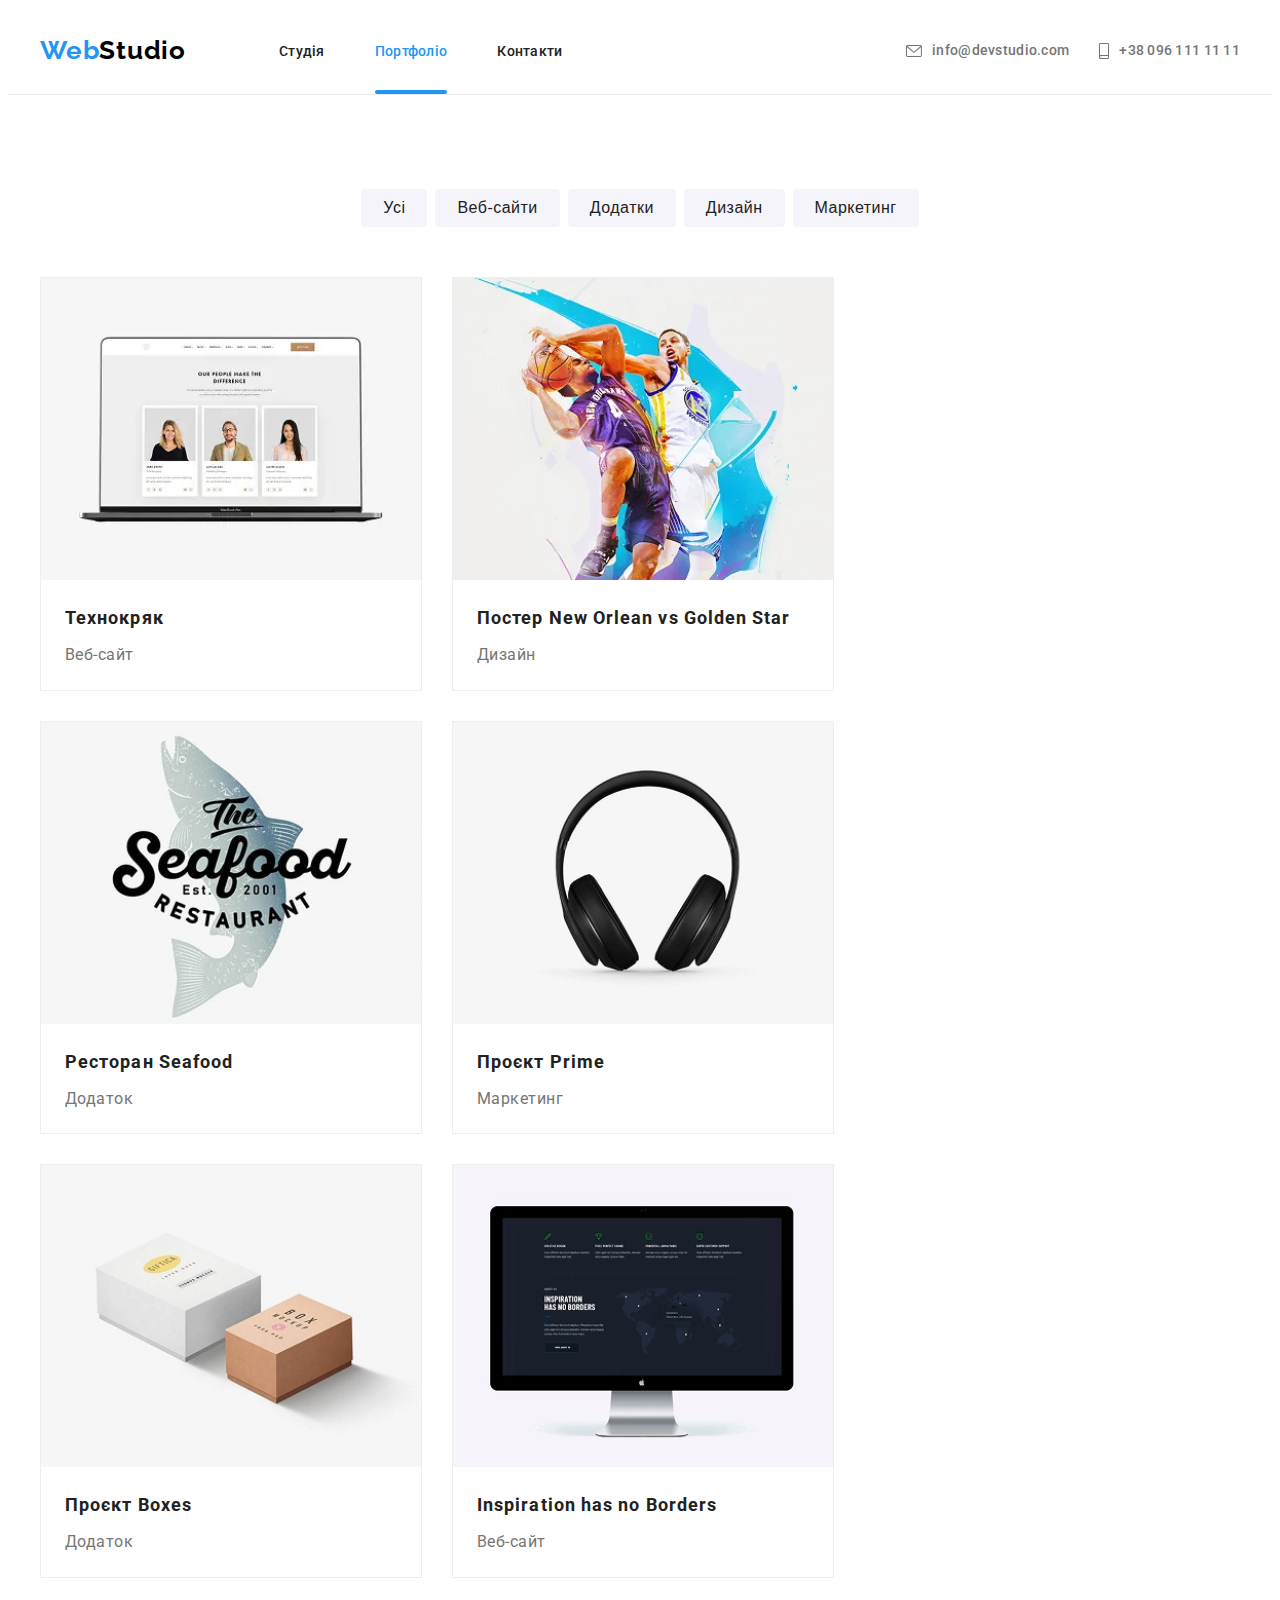
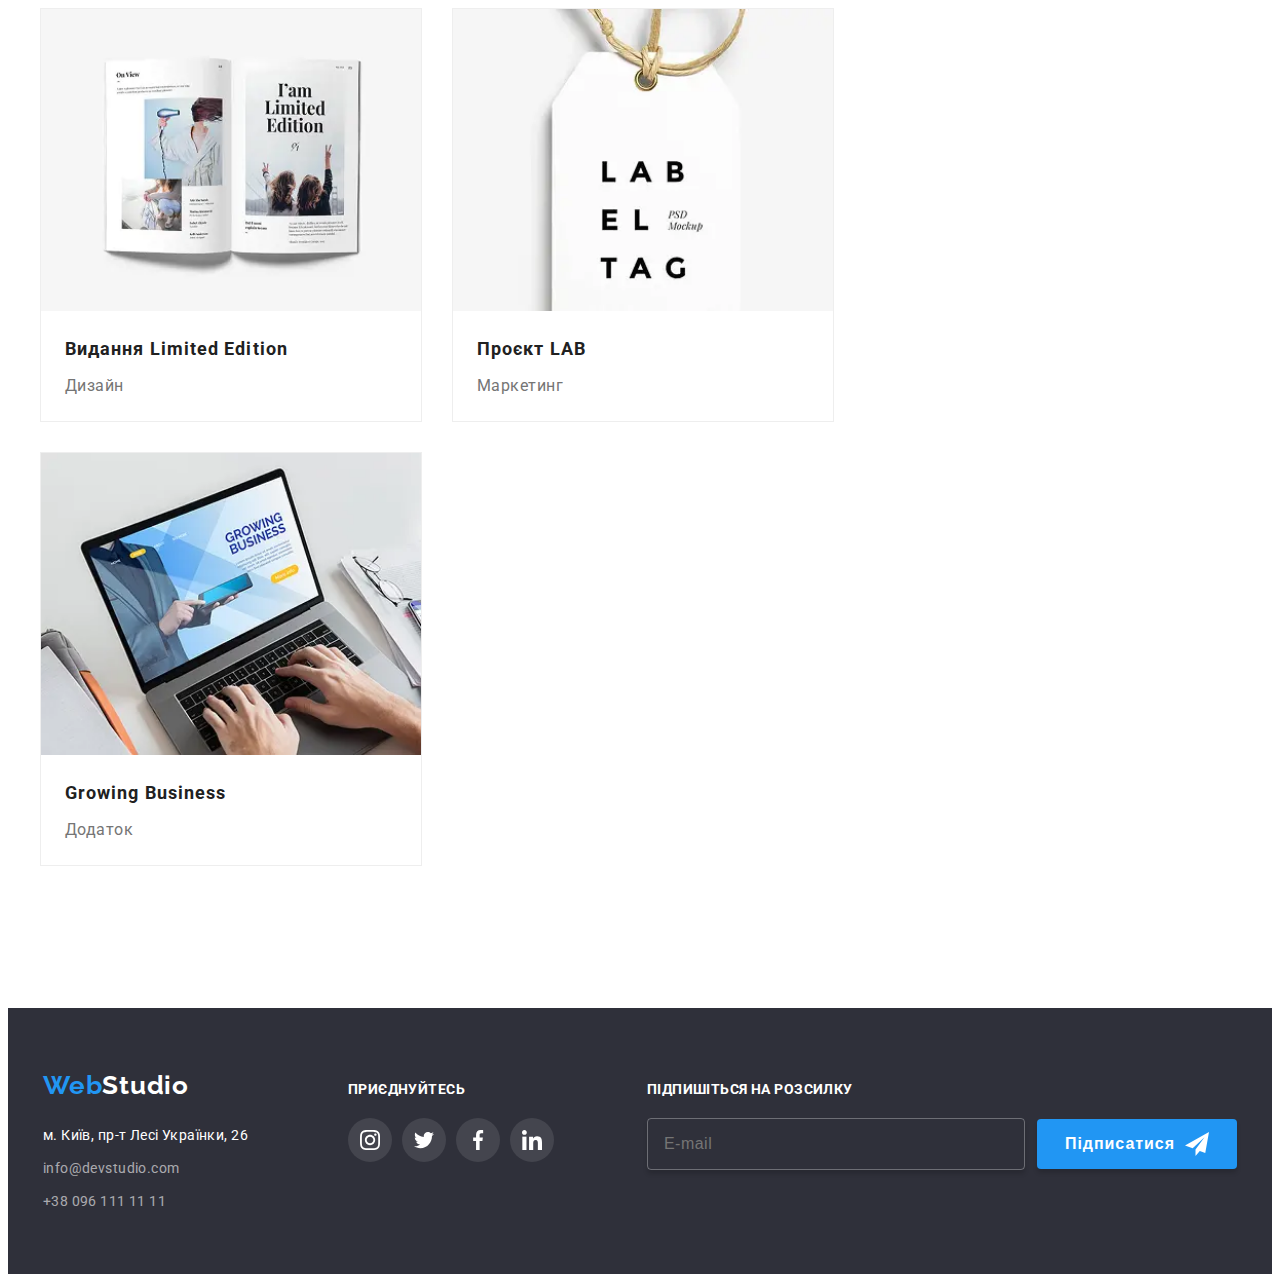
==== commit 76f5eea2: "retenportfolio" ====
--- a/pages/portfolio.html
+++ b/pages/portfolio.html
@@ -92,10 +92,16 @@
                 <li class="button__item"><button type="button" class="button__btn">Дизайн</button></li>
                 <li class="button__item"><button type="button" class="button__btn">Маркетинг</button></li>
             </ul>
+
             <ul class="card__list">
                 <li class="card__item">
                   <div class="card__box">
+                    <picture>
+                      <source srcset="../img/desktop/texno-desktop@1x.webp 1x, ../img/desktop/texno-desktop@2x.webp 2x" media="(min-width: 1200px)">
+                      <source srcset="../img/tablet/texno-tablet@1x.webp 1x, ../img/tablet/texno-tablet@2x.webp 2x" media="(min-width: 768px)">
+                      <source srcset="../img/mobile/texno-mobile@1x.webp 1x, ../img/mobile/texno-mobile@2x.webp 2x" media="(max-width: 767px)">
                     <img src="../img/texno.jpg" alt="texno" class="card__img">
+                  </picture>
                     <p class="card__desk">Ресурс пропонує комплексні пропозиції з різним рівнем функціоналу та сервісів. Все це дозволить відвідувачу отримати вичерпні відомості про компанію чи приватну особу.</p>
                     </div>
                     <div class="card__wrap">
@@ -105,7 +111,12 @@
                 </li>
                 <li class="card__item">
                   <div class="card__box">
+                    <picture>
+                      <source srcset="../img/desktop/star-desktop@1x.webp 1x, ../img/desktop/star-desktop@2x.webp 2x" media="(min-width: 1200px)">
+                      <source srcset="../img/tablet/star-tablet@1x.webp 1x, ../img/tablet/star-tablet@2x.webp 2x" media="(min-width: 768px)">
+                      <source srcset="../img/mobile/star-mobile@1x.webp 1x, ../img/mobile/star-mobile@2x.webp 2x" media="(max-width: 767px)">
                     <img src="../img/star.jpg" alt="star" class="card__img">
+                  </picture>
                     <p class="card__desk">Ресурс пропонує комплексні пропозиції з різним рівнем функціоналу та сервісів. Все це дозволить відвідувачу отримати вичерпні відомості про компанію чи приватну особу.</p>
                     </div>
                     <div class="card__wrap">
@@ -115,7 +126,12 @@
                 </li>
                 <li class="card__item">
                   <div class="card__box">
+                    <picture>
+                      <source srcset="../img/desktop/seafood-desktop@1x.webp 1x, ../img/desktop/seafood-desktop@2x.webp 2x" media="(min-width: 1200px)">
+                      <source srcset="../img/tablet/seafood-tablet@1x.webp 1x, ../img/tablet/seafood-tablet@2x.webp 2x" media="(min-width: 768px)">
+                      <source srcset="../img/mobile/seafood-mobile@1x.webp 1x, ../img/mobile/seafood-mobile@2x.webp 2x" media="(max-width: 767px)">
                     <img src="../img/seafood.jpg" alt="seafood" class="card__img">
+                  </picture>
                     <p class="card__desk">Ресурс пропонує комплексні пропозиції з різним рівнем функціоналу та сервісів. Все це дозволить відвідувачу отримати вичерпні відомості про компанію чи приватну особу.</p>
                     </div>
                     <div class="card__wrap">
@@ -125,7 +141,12 @@
                 </li>
                 <li class="card__item">
                   <div class="card__box">
+                    <picture>
+                      <source srcset="../img/desktop/prime-desktop@1x.webp 1x, ../img/desktop/prime-desktop@2x.webp 2x" media="(min-width: 1200px)">
+                      <source srcset="../img/tablet/prime-tablet@1x.webp 1x, ../img/tablet/prime-tablet@2x.webp 2x" media="(min-width: 768px)">
+                      <source srcset="../img/mobile/prime-mobile@1x.webp 1x, ../img/mobile/prime-mobile@2x.webp 2x" media="(max-width: 767px)">
                     <img src="../img/prime.jpg" alt="prime" class="card__img">
+                  </picture>
                     <p class="card__desk">Ресурс пропонує комплексні пропозиції з різним рівнем функціоналу та сервісів. Все це дозволить відвідувачу отримати вичерпні відомості про компанію чи приватну особу.</p>
                     </div>
                     <div class="card__wrap">
@@ -135,7 +156,12 @@
                 </li>
                 <li class="card__item">
                   <div class="card__box">
+                    <picture>
+                      <source srcset="../img/desktop/boxes-desktop@1x.webp 1x, ../img/desktop/boxes-desktop@2x.webp 2x" media="(min-width: 1200px)">
+                      <source srcset="../img/tablet/boxes-tablet@1x.webp 1x, ../img/tablet/boxes-tablet@2x.webp 2x" media="(min-width: 768px)">
+                      <source srcset="../img/mobile/boxes-mobile@1x.webp 1x, ../img/mobile/boxes-mobile@2x.webp 2x" media="(max-width: 767px)">
                     <img src="../img/boxes.jpg" alt="boxes" class="card__img">
+                  </picture>
                     <p class="card__desk">Ресурс пропонує комплексні пропозиції з різним рівнем функціоналу та сервісів. Все це дозволить відвідувачу отримати вичерпні відомості про компанію чи приватну особу.</p>
                     </div>
                     <div class="card__wrap">
@@ -145,7 +171,12 @@
                 </li>
                 <li class="card__item">
                   <div class="card__box">
+                    <picture>
+                      <source srcset="../img/desktop/borders-desktop@1x.webp 1x, ../img/desktop/borders-desktop@2x.webp 2x" media="(min-width: 1200px)">
+                      <source srcset="../img/tablet/borders-tablet@1x.webp 1x, ../img/tablet/borders-tablet@2x.webp 2x" media="(min-width: 768px)">
+                      <source srcset="../img/mobile/borders-mobile@1x.webp 1x, ../img/mobile/borders-mobile@2x.webp 2x" media="(max-width: 767px)">
                     <img src="../img/borders.jpg" alt="borders" class="card__img">
+                  </picture>
                     <p class="card__desk">Ресурс пропонує комплексні пропозиції з різним рівнем функціоналу та сервісів. Все це дозволить відвідувачу отримати вичерпні відомості про компанію чи приватну особу.</p>
                     </div>
                     <div class="card__wrap">
@@ -155,7 +186,12 @@
                 </li>
                 <li class="card__item">
                   <div class="card__box">
-                    <img src="../img/edition.jpg" alt="edstion" class="card__img">
+                    <picture>
+                      <source srcset="../img/desktop/edition-desktop@1x.webp 1x, ../img/desktop/edition-desktop@2x.webp 2x" media="(min-width: 1200px)">
+                      <source srcset="../img/tablet/edition-tablet@1x.webp 1x, ../img/tablet/edition-tablet@2x.webp 2x" media="(min-width: 768px)">
+                      <source srcset="../img/mobile/edition-mobile@1x.webp 1x, ../img/mobile/edition-mobile@2x.webp 2x" media="(max-width: 767px)">
+                    <img src="../img/edition.jpg" alt="edition" class="card__img">
+                  </picture>
                     <p class="card__desk">Ресурс пропонує комплексні пропозиції з різним рівнем функціоналу та сервісів. Все це дозволить відвідувачу отримати вичерпні відомості про компанію чи приватну особу.</p>
                     </div>
                     <div class="card__wrap">
@@ -165,7 +201,12 @@
                 </li>
                 <li class="card__item">
                   <div class="card__box">
+                    <picture>
+                      <source srcset="../img/desktop/lab-desktop@1x.webp 1x, ../img/desktop/lab-desktop@2x.webp 2x" media="(min-width: 1200px)">
+                      <source srcset="../img/tablet/lab-tablet@1x.webp 1x, ../img/tablet/lab-tablet@2x.webp 2x" media="(min-width: 768px)">
+                      <source srcset="../img/mobile/lab-mobile@1x.webp 1x, ../img/mobile/lab-mobile@2x.webp 2x" media="(max-width: 767px)">
                     <img src="../img/lab.jpg" alt="lab" class="card__img">
+                  </picture>
                     <p class="card__desk">Ресурс пропонує комплексні пропозиції з різним рівнем функціоналу та сервісів. Все це дозволить відвідувачу отримати вичерпні відомості про компанію чи приватну особу.</p>
                     </div>
                     <div class="card__wrap">
@@ -175,7 +216,12 @@
                 </li>
                 <li class="card__item">
                   <div class="card__box">
+                    <picture>
+                      <source srcset="../img/desktop/busines-desktop@1x.webp 1x, ../img/desktop/busines-desktop@2x.webp 2x" media="(min-width: 1200px)">
+                      <source srcset="../img/tablet/busines-tablet@1x.webp 1x, ../img/tablet/busines-tablet@2x.webp 2x" media="(min-width: 768px)">
+                      <source srcset="../img/mobile/busines-mobile@1x.webp 1x, ../img/mobile/busines-mobile@2x.webp 2x" media="(max-width: 767px)">
                     <img src="../img/busines.jpg" alt="busines" class="card__img">
+                  </picture>
                     <p class="card__desk">Ресурс пропонує комплексні пропозиції з різним рівнем функціоналу та сервісів. Все це дозволить відвідувачу отримати вичерпні відомості про компанію чи приватну особу.</p>
                     </div>
                     <div class="card__wrap">
--- a/style/main.min.css
+++ b/style/main.min.css
@@ -1 +1 @@
-body{font-family:"Roboto"}.header__cell{font-size:12px;font-weight:500;line-height:1.14;letter-spacing:.24px}.footer__subscribe,.footer__title,.work__deck,.advant__title{font-size:14px;font-weight:700;line-height:1.14;letter-spacing:.42px}.container{max-width:1200px;margin:0 auto;padding:0 15px;outline:1px solid red}@media screen and (min-width: 480px){.container{width:480px}}@media screen and (min-width: 768px){.container{width:768px}}@media screen and (min-width: 1200px){.container{width:1200px}}ul{list-style:none;margin:0;padding:0}a{text-decoration:none}img{display:block;width:100%;height:auto;max-width:100%}h1,h2,h3,p{margin:0}.header{padding:16px 0;border-bottom:1px solid #ececec}@media screen and (min-width: 768px){.header{padding:21px 0}}@media screen and (min-width: 1200px){.header{padding:25px 0}}.header>.container{display:flex;align-items:center}.header__logo{color:#000;font-family:"Raleway";font-size:24px;font-weight:700;line-height:1.38;letter-spacing:.72px;margin-right:auto;animation:logo-scale 5000ms alternate infinite}@media screen and (min-width: 768px){.header__logo{margin-right:88px}}@media screen and (min-width: 1200px){.header__logo{font-size:26px;letter-spacing:.78px;margin-right:93px}}@keyframes logo-scale{0%{transform:scale(0.9)}100%{transform:scale(1.1)}}.header__color{color:#2196f3}.header__btn{border:none;background-color:rgba(0,0,0,0)}@media screen and (min-width: 768px){.header__btn{display:none}}.header__menu{width:25px;height:30px;fill:#000}.header__list{display:none;flex-direction:column;gap:10px;margin-left:auto}@media screen and (min-width: 768px){.header__list{display:flex}}@media screen and (min-width: 1200px){.header__list{gap:30px;flex-direction:row}}.header__item:nth-child(2) .header__icon{width:10px;height:16px}.header__link{display:flex;justify-content:none;align-items:center;flex-wrap:nowrap;flex-direction:row;gap:10px}.header__link:hover .header__cell,.header__link:focus .header__cell{color:#2196f3}.header__link:hover .header__icon,.header__link:focus .header__icon{fill:#2196f3}.header__cell{color:#757575;transition:color 250ms cubic-bezier(0.4, 0, 0.2, 1)}@media screen and (min-width: 1200px){.header__cell{font-size:14px;letter-spacing:.28px}}.header__icon{width:16px;height:12px;fill:#757575;transition:fill 250ms cubic-bezier(0.4, 0, 0.2, 1)}.nav{display:none}@media screen and (min-width: 768px){.nav{display:block}}.nav__list{display:flex;gap:50px}.nav__item{position:relative}.nav__link{color:#212121;font-size:14px;font-weight:500;line-height:1.14;letter-spacing:.28px;transition:color 250ms cubic-bezier(0.4, 0, 0.2, 1)}.nav__link::after{content:"";display:block;opacity:0;border-radius:2px;background-color:#2196f3;width:100%;height:4px;position:absolute;top:49px;left:0;transform:scale(0);transition:550ms cubic-bezier(0.4, 0, 0.2, 1)}.nav__link:hover,.nav__link:focus{color:#2196f3}.nav__link:hover::after,.nav__link:focus::after{opacity:1;transform:scale(1)}.curent{color:#2196f3}.curent::after{opacity:1;transform:scale(1)}.menu{background-color:#fff;position:fixed;top:0;left:0;width:100vw;height:100vh;padding:48px 0 48px 40px;box-shadow:0px 4px 8px 0px rgba(0,0,0,.04),0px 2px 4px 0px rgba(0,0,0,.08),0px 1px 3px 0px rgba(0,0,0,.16);opacity:1;z-index:1}.menu__btn{border:none;background-color:rgba(0,0,0,0);width:40px;height:40px;position:absolute;top:10px;right:15px}.menu__close{width:18.667px;height:18.667px;fill:#212121}.menu__item:first-child{margin-bottom:36px}.menu__item:nth-child(2){margin-bottom:32px}.menu__link{color:#212121;font-size:40px;font-weight:500;line-height:1.17;letter-spacing:.8px}.menu__link:hover{color:#2196f3}.menu__contact-list{margin-top:150px}.menu__contact-item:first-child{margin-bottom:32px}.menu__link-contact{color:#757575;font-size:24px;font-weight:500;line-height:1.16;letter-spacing:.48px}.menu__contact-item:first-child .menu__link-contact{color:#2196f3;font-size:34px;line-height:1.17;letter-spacing:.68px}.menu__list-social{display:flex;margin-top:64px}.menu__link-social{color:#2196f3;font-size:18px;font-weight:500;line-height:1.22px;letter-spacing:.36px}.menu__item-social:not(:last-child){margin-right:10px;display:flex;align-items:center}.menu__item-social:not(:last-child)::after{content:"";width:1px;height:22px;background:rgba(33,33,33,.2);margin-left:10px}.is-hidden{opacity:0;pointer-events:none}.hero{padding-top:118px;padding-bottom:118px;background-image:linear-gradient(rgba(47, 48, 58, 0.4), rgba(47, 48, 58, 0.4)),url(../img/hero.webp);background-position:center;background-repeat:no-repeat;background-size:cover;text-align:center;overflow:hidden}@media screen and (min-width: 1200px){.hero{padding-top:200px;padding-bottom:200px}}.hero__title{color:#fff;text-align:center;font-size:26px;font-weight:900;line-height:1.16;letter-spacing:1.56px;text-transform:uppercase;width:100%;margin-left:auto;margin-right:auto;margin-bottom:30px;animation-name:title-move;animation-duration:2000ms}@media screen and (min-width: 480px){.hero__title{width:360px}}@media screen and (min-width: 1200px){.hero__title{font-size:44px;line-height:1.36;letter-spacing:2.64px;width:696px}}@keyframes title-move{0%{transform:translateX(-1500px) scale(0);color:#000}100%{transform:translateX(0) scale(1);color:#fff}}.hero__btn{color:#fff;text-align:center;font-size:16px;font-weight:700;line-height:1.87;letter-spacing:.96px;background-color:#2196f3;padding:10px 24px;border:none;border-radius:4px;box-shadow:0px 4px 4px 0px rgba(0,0,0,.15);animation-name:btn-move;animation-duration:2000ms}@media screen and (min-width: 1200px){.hero__btn{padding:10px 32px}}@keyframes btn-move{0%{transform:translateX(1500px) rotate(0) scale(0);color:#000;background-color:red}100%{transform:translateX(0) rotate(360deg) scale(1);color:#fff;background-color:#2196f3}}.advant{padding-top:60px;padding-bottom:60px}@media screen and (min-width: 1200px){.advant{padding-top:94px;padding-bottom:0}}.advant__list{display:flex;flex-wrap:wrap;gap:30px}.advant__item::before{content:"";margin-bottom:30px;display:block;width:100%;height:120px;border-radius:4px;background-color:#f5f4fa;background-position:center;background-repeat:no-repeat}@media screen and (min-width: 768px){.advant__item::before{width:354px}}@media screen and (min-width: 1200px){.advant__item::before{width:270px}}.advant__item:first-child::before{background-image:url(../img/antenna.png)}.advant__item:nth-child(2)::before{background-image:url(../img/clock.png)}.advant__item:nth-child(3)::before{background-image:url(../img/diagram.png)}.advant__item:last-child::before{background-image:url(../img/astronaut.png)}.advant__title{text-align:center;color:#212121;text-transform:uppercase;margin-bottom:10px}@media screen and (min-width: 768px){.advant__title{text-align:start}}.advant__text{width:100%;color:#757575;font-size:14px;font-weight:400;line-height:1.71;letter-spacing:.4px}@media screen and (min-width: 768px){.advant__text{width:354px}}@media screen and (min-width: 1200px){.advant__text{width:270px}}.work{padding-top:94px;padding-bottom:94px;text-align:center;display:none}@media screen and (min-width: 1200px){.work{display:block}}.work__title{color:#212121;text-align:center;font-size:36px;font-weight:700;line-height:1.16;letter-spacing:1.08px;margin-bottom:50px}.work__list{display:flex;gap:30px}.work__item{position:relative}.work__wrap{padding-top:27px;padding-bottom:27px;background-color:rgba(47,48,58,.8);position:absolute;bottom:0;left:0;width:100%}.work__deck{color:#fff;text-align:center;text-transform:uppercase}.team{padding-top:60px;padding-bottom:60px;text-align:center;background-color:#f5f4fa}@media screen and (min-width: 1200px){.team{padding-top:94px;padding-bottom:94px}}.team__title{color:#212121;text-align:center;font-size:36px;font-weight:700;line-height:1.17;letter-spacing:.84px;margin-bottom:30px}@media screen and (min-width: 1200px){.team__title{font-size:36px;letter-spacing:1.08px;line-height:1.16;margin-bottom:50px}}.team__list{display:flex;flex-wrap:wrap;gap:30px}.team__item{flex-basis:100%;border-radius:0px 0px 4px 4px;box-shadow:0px 1px 3px 0px rgba(0,0,0,.12),0px 1px 1px 0px rgba(0,0,0,.14),0px 2px 1px 0px rgba(0,0,0,.2)}@media screen and (min-width: 768px){.team__item{flex-basis:calc((100% - 30px)/2)}}@media screen and (min-width: 1200px){.team__item{flex-basis:calc((100% - 90px)/4)}}.team__img{width:100%}.team__wrap{padding-top:30px;padding-bottom:30px}.team__name{color:#212121;text-align:center;font-size:16px;font-weight:500;line-height:1.18;letter-spacing:.48px;margin-bottom:10px}.team__taxt{color:#757575;text-align:center;font-size:16px;font-weight:400;line-height:1.18;letter-spacing:.48px;margin-bottom:16px}.team__items{display:flex;justify-content:center;gap:10px}.team__link{padding:12px 12px;border-radius:50%;display:flex;justify-content:center;align-items:center;flex-wrap:nowrap;flex-direction:none;transition-property:background-color;transition-duration:250ms;transition-timing-function:cubic-bezier(0.4, 0, 0.2, 1)}.team__link:hover,.team__link:focus{border:none;background-color:#2196f3;outline:0px solid #2196f3}.team__link:hover .team__icon,.team__link:focus .team__icon{fill:#fff}.team__icon{width:20px;height:20px;fill:#afb1b8;transition-property:fill;transition-duration:250ms;transition-timing-function:cubic-bezier(0.4, 0, 0.2, 1)}.client{padding-top:60px;padding-bottom:60px;text-align:center}@media screen and (min-width: 1200px){.client{padding:94px 0}}.client__title{color:#212121;text-align:center;font-size:28px;font-weight:700;line-height:1.16;letter-spacing:.84px;margin-bottom:30px}@media screen and (min-width: 1200px){.client__title{font-size:36px;letter-spacing:1.08px;margin-bottom:50px}}.client__list{display:flex;gap:30px;flex-wrap:wrap}.client__item{flex-basis:calc((100% - 30px)/2)}@media screen and (min-width: 768px){.client__item{flex-basis:calc((100% - 60px)/3)}}@media screen and (min-width: 1200px){.client__item{flex-basis:calc((100% - 150px)/6)}}.client__item:hover .client__link,.client__item:focus .client__link{outline:1px solid #2196f3}.client__item:hover .client__icon,.client__item:focus .client__icon{fill:#2196f3}.client__link{border-radius:4px;outline:1px solid #afb1b8;width:100%;height:92px;display:flex;justify-content:center;align-items:center;flex-wrap:nowrap;flex-direction:none;transition-property:border-color;transition-duration:250ms;transition-timing-function:cubic-bezier(0.4, 0, 0.2, 1)}@media screen and (min-width: 480px){.client__link{width:210px}}@media screen and (min-width: 768px){.client__link{width:226px}}@media screen and (min-width: 1200px){.client__link{width:170px}}.client__icon{width:106px;height:60px;fill:#afb1b8;transition-property:fill;transition-duration:250ms;transition-timing-function:cubic-bezier(0.4, 0, 0.2, 1)}.footer{padding-top:60px;padding-bottom:60px;background-color:#2f303a}.footer>.container{display:flex;justify-content:center;align-items:center;flex-wrap:wrap;flex-direction:none;gap:60px}@media screen and (min-width: 768px){.footer>.container{flex-direction:row;align-items:first baseline}}@media screen and (min-width: 1200px){.footer>.container{gap:0}}.footer__wrapper{width:235px;text-align:center}@media screen and (min-width: 1200px){.footer__wrapper{text-align:start}}.footer__logo{color:#fff;font-family:"Raleway";font-size:26px;font-weight:700;line-height:1.38;letter-spacing:.78px}.footer__color{color:#2196f3}.footer__address{font-style:normal;margin-top:20px}.footer__box{text-align:center}@media screen and (min-width: 768px){.footer__box{margin-left:105px}}@media screen and (min-width: 1200px){.footer__box{margin-left:70px;text-align:start}}.footer__position{color:#fff;font-size:14px;font-weight:400;line-height:1.71;letter-spacing:.42px;margin-bottom:9px}.footer__list{display:flex;flex-direction:column;gap:9px;margin-top:9px}.footer__link{color:rgba(255,255,255,.6);font-size:14px;font-weight:400;line-height:1.71;letter-spacing:.42px}.footer__title{color:#fff;text-transform:uppercase;margin-bottom:20px}.footer__items{display:flex;gap:10px}.footer__social{padding:12px;display:flex;justify-content:center;align-items:center;flex-wrap:nowrap;flex-direction:row;border-radius:50%;background-color:rgba(255,255,255,.1);transition-property:background-color;transition-duration:250ms;transition-timing-function:cubic-bezier(0.4, 0, 0.2, 1)}.footer__social:hover{background-color:#2196f3}.footer__icon{width:20px;height:20px;fill:#fff;transition-property:fill;transition-duration:250ms;transition-timing-function:cubic-bezier(0.4, 0, 0.2, 1)}.footer__block{text-align:center}@media screen and (max-width: 1199px){.footer__block{width:100%}}@media screen and (min-width: 1200px){.footer__block{margin-left:93px;text-align:start}}.footer__subscribe{color:#fff;text-transform:uppercase;margin-bottom:20px;display:inline-block}.footer__form{display:flex;align-items:center;flex-direction:column;gap:20px}@media screen and (min-width: 1200px){.footer__form{gap:12px;flex-direction:row}}.footer__input{color:rgba(255,255,255,.6);font-size:16px;font-weight:400;line-height:1.25;letter-spacing:.48px;padding-top:15px;padding-bottom:15px;padding-left:16px;border-radius:4px;border:1px solid rgba(255,255,255,.3);background:rgba(33,150,243,0);box-shadow:0px 4px 4px 0px rgba(0,0,0,.15);width:100%}@media screen and (min-width: 480px){.footer__input{width:450px}}@media screen and (min-width: 1200px){.footer__input{width:358px}}.footer__btn{color:#fff;background-color:#2196f3;padding:10px 28px;text-align:center;font-size:16px;font-weight:700;line-height:1.87;letter-spacing:.96px;border-radius:4px;box-shadow:0px 4px 4px 0px rgba(0,0,0,.15);border:none;display:flex;align-items:center;gap:10px}.footer__plane{width:24px;height:24px;fill:#fff}.backdrop{position:fixed;display:flex;justify-content:center;align-items:center;top:0;left:0;width:100%;height:100%;background-image:linear-gradient(rgba(0, 0, 0, 0.5), rgba(0, 0, 0, 0.5));opacity:1;transition:opacity 400ms cubic-bezier(0.175, 0.885, 0.32, 1.275)}.is-hidden{opacity:0;pointer-events:none;visibility:hidden}.is-hidden .modal{transform:translate(0) rotate(360deg)}.modal{position:absolute;top:50%;left:50%;transform:translate(-50%, -50%);padding:40px;border-radius:4px;background:#fff;width:450px;height:609px;box-shadow:0px 1px 3px 0px rgba(0,0,0,.12),0px 1px 1px 0px rgba(0,0,0,.14),0px 2px 1px 0px rgba(0,0,0,.2);transition:visibility 400ms cubic-bezier(0.175, 0.885, 0.32, 1.275),opacity 400ms cubic-bezier(0.175, 0.885, 0.32, 1.275),box-shadow 400ms cubic-bezier(0.175, 0.885, 0.32, 1.275),transform 1s}@media screen and (min-width: 1200px){.modal{width:528px;height:581px}}.modal__title{color:#212121;text-align:center;font-size:20px;line-height:1.15;letter-spacing:.6px;margin-bottom:12px}.modal__form{font-size:20px}.modal__box{position:relative}.modal__label{color:#757575;font-size:12px;font-weight:400;line-height:1.16;letter-spacing:.12px}.modal__icon{width:18px;height:18px;fill:#212121;position:absolute;top:55%;left:14px;transition-property:fill;transition-duration:250ms;transition-timing-function:cubic-bezier(0.4, 0, 0.2, 1)}.modal__input{display:block;margin-top:4px;margin-bottom:10px;width:100%;height:40px;border-radius:4px;border:1px solid rgba(33,33,33,.2);outline:rgba(0,0,0,0);padding:11px 12px 11px 42px;font-size:14px;transition:border 250ms cubic-bezier(0.4, 0, 0.2, 1)}.modal__input:hover,.modal__input:focus{border:1px solid #2196f3}.modal__input:hover+.modal__icon,.modal__input:focus+.modal__icon{fill:#2196f3}.modal__coment{display:block;margin-top:4px;margin-bottom:20px;padding:12px 16px;border-radius:4px;border:1px solid rgba(33,33,33,.2);width:100%;height:115px;color:rgba(117,117,117,.5);font-size:12px;font-weight:400;line-height:1.16;letter-spacing:.12px;resize:none;outline:rgba(0,0,0,0);font-size:14px;transition:border 250ms cubic-bezier(0.4, 0, 0.2, 1)}.modal__coment:focus{border-color:#2196f3}@media screen and (min-width: 1200px){.modal__coment:focus{height:120px}}.modal__wrap{display:flex;align-items:center;gap:4px;margin-left:12px;margin-right:11px}.modal__checked{display:flex;align-items:center}.modal__check{width:14px;height:13px}@media screen and (min-width: 1200px){.modal__check{width:16px;height:15px}}.modal__span{color:#757575;font-size:12px;font-weight:400;letter-spacing:.36px;margin-left:8px}@media screen and (min-width: 1200px){.modal__span{font-size:14px;font-style:normal;line-height:1.71;letter-spacing:.42px}}.modal__link{color:#2196f3;font-size:11px;font-weight:400;letter-spacing:.36px;line-height:normal;text-decoration-line:underline}@media screen and (min-width: 1200px){.modal__link{font-size:14px;font-style:normal;line-height:1.71;letter-spacing:.42px}}.modal__btn{color:#fff;text-align:center;font-size:16px;font-weight:700;line-height:1.87;letter-spacing:.96px;padding:10px 52px;background-color:#2196f3;border:none;border-radius:4px;box-shadow:0px 4px 4px 0px rgba(0,0,0,.15);display:block;margin-left:auto;margin-right:auto;margin-top:30px}.btn__close{position:absolute;top:14px;right:8px;background-color:rgba(0,0,0,0);width:30px;height:30px;border-radius:50%;border:1px solid rgba(0,0,0,.1);outline:rgba(0,0,0,0);display:flex;justify-content:center;align-items:center}@media screen and (min-width: 1200px){.btn__close{top:8px;right:8px}}.btn__close:hover,.btn__close:focus{cursor:pointer}.btn__close:hover .form__close,.btn__close:focus .form__close{fill:#2196f3}.form__close{width:18px;height:18px;fill:#000;transition-property:fill;transition-duration:250ms;transition-timing-function:cubic-bezier(0.4, 0, 0.2, 1)}.card{padding-top:94px;padding-bottom:94px}@media screen and (min-width: 768px){.card{padding:94px 0}}@media screen and (min-width: 1200px){.card{padding:94px 0}}.card__list{display:flex;flex-wrap:wrap;gap:30px}@media screen and (min-width: 768px){.card__list{margin-bottom:30px}}@media screen and (min-width: 1200px){.card__list{margin-bottom:48px}}.card__item{border:1px solid #eee;flex-basis:100%;overflow:hidden;transition-property:box-shadow;transition-duration:250ms;transition-timing-function:cubic-bezier(0.4, 0, 0.2, 1)}@media screen and (min-width: 768px){.card__item{flex-basis:calc((100% - 30px)/2)}}@media screen and (min-width: 1200px){.card__item{flex-basis:calc((100% - 60px)/3)}}.card__item:hover{box-shadow:0px 1px 1px 0px rgba(0,0,0,.12),0px 4px 4px 0px rgba(0,0,0,.06),1px 4px 6px 0px rgba(0,0,0,.16)}.card__item:hover .card__desk{opacity:1;transform:translate(0, 0)}.card__box{position:relative;overflow:hidden}.card__img{width:100%}.card__desk{width:100%;height:100%;background-color:#2196f3;padding:63px 24px;color:#fff;font-size:18px;font-weight:400;line-height:1.55;letter-spacing:.54px;opacity:0;position:absolute;top:0;left:0;transition-property:opacity,transform;transition-duration:250ms;transition-timing-function:cubic-bezier(0.4, 0, 0.2, 1);transform:translate(0, 100%)}.card__wrap{padding:20px 24px}.card__title{color:#212121;font-size:18px;font-weight:700;line-height:2;letter-spacing:1.08px;margin-bottom:4px}.card__text{color:#757575;font-size:16px;font-weight:400;line-height:1.87;letter-spacing:.48px}.button__list{display:flex;gap:8px;row-gap:15px;justify-content:start;margin-bottom:50px;flex-wrap:wrap;margin-right:100px}@media screen and (min-width: 480px){.button__list{margin-right:0px}}@media screen and (min-width: 768px){.button__list{justify-content:center;margin-right:0px}}.button__btn{color:#212121;text-align:center;font-size:16px;font-style:normal;font-weight:500;line-height:1.62;letter-spacing:.48px;border-radius:4px;background:#f5f4fa;padding:6px 22px;border:none;transition-property:color,background-color,box-shadow;transition-duration:250ms;transition-timing-function:cubic-bezier(0.4, 0, 0.2, 1)}.button__btn:hover,.button__btn:focus{color:#fff;background-color:#2196f3;box-shadow:0px 3px 1px 0px rgba(0,0,0,.1),0px 1px 2px 0px rgba(0,0,0,.08),0px 2px 2px 0px rgba(0,0,0,.12)}/*# sourceMappingURL=main.min.css.map */+body{font-family:"Roboto"}.header__cell{font-size:12px;font-weight:500;line-height:1.14;letter-spacing:.24px}.footer__subscribe,.footer__title,.work__deck,.advant__title{font-size:14px;font-weight:700;line-height:1.14;letter-spacing:.42px}.container{max-width:1200px;margin:0 auto;padding:0 15px}@media screen and (min-width: 480px){.container{width:480px}}@media screen and (min-width: 768px){.container{width:768px}}@media screen and (min-width: 1200px){.container{width:1200px}}ul{list-style:none;margin:0;padding:0}a{text-decoration:none}img{display:block;width:100%;height:auto;max-width:100%}h1,h2,h3,p{margin:0}.header{padding:16px 0;border-bottom:1px solid #ececec}@media screen and (min-width: 768px){.header{padding:21px 0}}@media screen and (min-width: 1200px){.header{padding:25px 0}}.header>.container{display:flex;align-items:center}.header__logo{color:#000;font-family:"Raleway";font-size:24px;font-weight:700;line-height:1.38;letter-spacing:.72px;margin-right:auto;animation:logo-scale 5000ms alternate infinite}@media screen and (min-width: 768px){.header__logo{margin-right:88px}}@media screen and (min-width: 1200px){.header__logo{font-size:26px;letter-spacing:.78px;margin-right:93px}}@keyframes logo-scale{0%{transform:scale(0.9)}100%{transform:scale(1.1)}}.header__color{color:#2196f3}.header__btn{border:none;background-color:rgba(0,0,0,0)}@media screen and (min-width: 768px){.header__btn{display:none}}.header__menu{width:25px;height:30px;fill:#000}.header__list{display:none;flex-direction:column;gap:10px;margin-left:auto}@media screen and (min-width: 768px){.header__list{display:flex}}@media screen and (min-width: 1200px){.header__list{gap:30px;flex-direction:row}}.header__item:nth-child(2) .header__icon{width:10px;height:16px}.header__link{display:flex;justify-content:none;align-items:center;flex-wrap:nowrap;flex-direction:row;gap:10px}.header__link:hover .header__cell,.header__link:focus .header__cell{color:#2196f3}.header__link:hover .header__icon,.header__link:focus .header__icon{fill:#2196f3}.header__cell{color:#757575;transition:color 250ms cubic-bezier(0.4, 0, 0.2, 1)}@media screen and (min-width: 1200px){.header__cell{font-size:14px;letter-spacing:.28px}}.header__icon{width:16px;height:12px;fill:#757575;transition:fill 250ms cubic-bezier(0.4, 0, 0.2, 1)}.nav{display:none}@media screen and (min-width: 768px){.nav{display:block}}.nav__list{display:flex;gap:50px}.nav__item{position:relative}.nav__link{color:#212121;font-size:14px;font-weight:500;line-height:1.14;letter-spacing:.28px;transition:color 250ms cubic-bezier(0.4, 0, 0.2, 1)}.nav__link::after{content:"";display:block;opacity:0;border-radius:2px;background-color:#2196f3;width:100%;height:4px;position:absolute;top:49px;left:0;transform:scale(0);transition:550ms cubic-bezier(0.4, 0, 0.2, 1)}.nav__link:hover,.nav__link:focus{color:#2196f3}.nav__link:hover::after,.nav__link:focus::after{opacity:1;transform:scale(1)}.curent{color:#2196f3}.curent::after{opacity:1;transform:scale(1)}.menu{background-color:#fff;position:fixed;top:0;left:0;width:100vw;height:100vh;padding:48px 0 48px 40px;box-shadow:0px 4px 8px 0px rgba(0,0,0,.04),0px 2px 4px 0px rgba(0,0,0,.08),0px 1px 3px 0px rgba(0,0,0,.16);opacity:1;z-index:1}.menu__btn{border:none;background-color:rgba(0,0,0,0);width:40px;height:40px;position:absolute;top:10px;right:15px}.menu__close{width:25px;height:25px;fill:#212121}.menu__item:first-child{margin-bottom:36px}.menu__item:nth-child(2){margin-bottom:32px}.menu__link{color:#212121;font-size:40px;font-weight:500;line-height:1.17;letter-spacing:.8px}.menu__link:hover{color:#2196f3}.menu__contact-list{margin-top:150px}.menu__contact-item:first-child{margin-bottom:32px}.menu__link-contact{color:#757575;font-size:24px;font-weight:500;line-height:1.16;letter-spacing:.48px}.menu__contact-item:first-child .menu__link-contact{color:#2196f3;font-size:34px;line-height:1.17;letter-spacing:.68px}.menu__list-social{display:flex;margin-top:64px}.menu__link-social{color:#2196f3;font-size:18px;font-weight:500;line-height:1.22px;letter-spacing:.36px}.menu__item-social:not(:last-child){margin-right:10px;display:flex;align-items:center}.menu__item-social:not(:last-child)::after{content:"";width:1px;height:22px;background:rgba(33,33,33,.2);margin-left:10px}.is-hidden{opacity:0;pointer-events:none}.hero{padding-top:118px;padding-bottom:118px;background-image:linear-gradient(rgba(47, 48, 58, 0.4), rgba(47, 48, 58, 0.4)),url(../img/mobile/hero-mobile@1x.webp);background-position:center;background-repeat:no-repeat;background-size:cover;text-align:center;overflow:hidden}@media(min-device-pixel-ratio: 2),(-webkit-min-device-pixel-ratio: 2),(min-resolution: 192dpi),(min-resolution: 2dppx){.hero{background-image:linear-gradient(rgba(47, 48, 58, 0.4), rgba(47, 48, 58, 0.4)),url(../img/mobile/hero-mobile@2x.webp)}}@media screen and (min-width: 768px){.hero{background-image:linear-gradient(rgba(47, 48, 58, 0.4), rgba(47, 48, 58, 0.4)),url(../img/tablet/hero-tablet@1x.webp)}}@media screen and (min-width: 768px)and (min-device-pixel-ratio: 2),screen and (min-width: 768px)and (-webkit-min-device-pixel-ratio: 2),screen and (min-width: 768px)and (min-resolution: 192dpi),screen and (min-width: 768px)and (min-resolution: 2dppx){.hero{background-image:linear-gradient(rgba(47, 48, 58, 0.4), rgba(47, 48, 58, 0.4)),url(../img/tablet/hero-tablet@2x.webp)}}@media screen and (min-width: 1200px){.hero{padding-top:200px;padding-bottom:200px;background-image:linear-gradient(rgba(47, 48, 58, 0.4), rgba(47, 48, 58, 0.4)),url(../img/desktop/hero-desktop@1x.webp)}}@media screen and (min-width: 1200px)and (min-device-pixel-ratio: 2),screen and (min-width: 1200px)and (-webkit-min-device-pixel-ratio: 2),screen and (min-width: 1200px)and (min-resolution: 192dpi),screen and (min-width: 1200px)and (min-resolution: 2dppx){.hero{background-image:linear-gradient(rgba(47, 48, 58, 0.4), rgba(47, 48, 58, 0.4)),url(../img/desktop/hero-desktop@2x.webp)}}.hero__title{color:#fff;text-align:center;font-size:26px;font-weight:900;line-height:1.16;letter-spacing:1.56px;text-transform:uppercase;width:100%;margin-left:auto;margin-right:auto;margin-bottom:30px}@media screen and (min-width: 480px){.hero__title{width:360px}}@media screen and (min-width: 1200px){.hero__title{font-size:44px;line-height:1.36;letter-spacing:2.64px;width:696px}}.hero__btn{color:#fff;text-align:center;font-size:16px;font-weight:700;line-height:1.87;letter-spacing:.96px;background-color:#2196f3;padding:10px 24px;border:none;border-radius:4px;box-shadow:0px 4px 4px 0px rgba(0,0,0,.15)}@media screen and (min-width: 1200px){.hero__btn{padding:10px 32px}}.hero__btn:hover{background-color:#0c7cd5}.advant{padding-top:60px;padding-bottom:60px}@media screen and (min-width: 1200px){.advant{padding-top:94px;padding-bottom:0}}.advant__list{display:flex;flex-wrap:wrap;gap:30px}.advant__item::before{content:"";margin-bottom:30px;display:block;width:100%;height:120px;border-radius:4px;background-color:#f5f4fa;background-position:center;background-repeat:no-repeat}@media screen and (min-width: 768px){.advant__item::before{width:354px}}@media screen and (min-width: 1200px){.advant__item::before{width:270px}}.advant__item:first-child::before{background-image:url(../img/antenna.png)}.advant__item:nth-child(2)::before{background-image:url(../img/clock.png)}.advant__item:nth-child(3)::before{background-image:url(../img/diagram.png)}.advant__item:last-child::before{background-image:url(../img/astronaut.png)}.advant__title{text-align:center;color:#212121;text-transform:uppercase;margin-bottom:10px}@media screen and (min-width: 768px){.advant__title{text-align:start}}.advant__text{width:100%;color:#757575;font-size:14px;font-weight:400;line-height:1.71;letter-spacing:.4px}@media screen and (min-width: 768px){.advant__text{width:354px}}@media screen and (min-width: 1200px){.advant__text{width:270px}}.work{padding-top:94px;padding-bottom:94px;text-align:center;display:none}@media screen and (min-width: 1200px){.work{display:block}}.work__title{color:#212121;text-align:center;font-size:36px;font-weight:700;line-height:1.16;letter-spacing:1.08px;margin-bottom:50px}.work__list{display:flex;gap:30px}.work__item{position:relative}.work__wrap{padding-top:27px;padding-bottom:27px;background-color:rgba(47,48,58,.8);position:absolute;bottom:0;left:0;width:100%}.work__deck{color:#fff;text-align:center;text-transform:uppercase}.team{padding-top:60px;padding-bottom:60px;text-align:center;background-color:#f5f4fa}@media screen and (min-width: 1200px){.team{padding-top:94px;padding-bottom:94px}}.team__title{color:#212121;text-align:center;font-size:36px;font-weight:700;line-height:1.17;letter-spacing:.84px;margin-bottom:30px}@media screen and (min-width: 1200px){.team__title{font-size:36px;letter-spacing:1.08px;line-height:1.16;margin-bottom:50px}}.team__list{display:flex;flex-wrap:wrap;gap:30px}.team__item{flex-basis:100%;border-radius:0px 0px 4px 4px;box-shadow:0px 1px 3px 0px rgba(0,0,0,.12),0px 1px 1px 0px rgba(0,0,0,.14),0px 2px 1px 0px rgba(0,0,0,.2)}@media screen and (min-width: 768px){.team__item{flex-basis:calc((100% - 30px)/2)}}@media screen and (min-width: 1200px){.team__item{flex-basis:calc((100% - 90px)/4)}}.team__img{width:100%}.team__wrap{padding-top:30px;padding-bottom:30px}.team__name{color:#212121;text-align:center;font-size:16px;font-weight:500;line-height:1.18;letter-spacing:.48px;margin-bottom:10px}.team__taxt{color:#757575;text-align:center;font-size:16px;font-weight:400;line-height:1.18;letter-spacing:.48px;margin-bottom:16px}.team__items{display:flex;justify-content:center;gap:10px}.team__link{padding:12px 12px;border-radius:50%;display:flex;justify-content:center;align-items:center;flex-wrap:nowrap;flex-direction:none;transition-property:background-color;transition-duration:250ms;transition-timing-function:cubic-bezier(0.4, 0, 0.2, 1)}.team__link:hover,.team__link:focus{border:none;background-color:#2196f3;outline:0px solid #2196f3}.team__link:hover .team__icon,.team__link:focus .team__icon{fill:#fff}.team__icon{width:20px;height:20px;fill:#afb1b8;transition-property:fill;transition-duration:250ms;transition-timing-function:cubic-bezier(0.4, 0, 0.2, 1)}.client{padding-top:60px;padding-bottom:60px;text-align:center}@media screen and (min-width: 1200px){.client{padding:94px 0}}.client__title{color:#212121;text-align:center;font-size:28px;font-weight:700;line-height:1.16;letter-spacing:.84px;margin-bottom:30px}@media screen and (min-width: 1200px){.client__title{font-size:36px;letter-spacing:1.08px;margin-bottom:50px}}.client__list{display:flex;gap:30px;flex-wrap:wrap}.client__item{flex-basis:calc((100% - 30px)/2)}@media screen and (min-width: 768px){.client__item{flex-basis:calc((100% - 60px)/3)}}@media screen and (min-width: 1200px){.client__item{flex-basis:calc((100% - 150px)/6)}}.client__item:hover .client__link,.client__item:focus .client__link{outline:1px solid #2196f3}.client__item:hover .client__icon,.client__item:focus .client__icon{fill:#2196f3}.client__link{border-radius:4px;outline:1px solid #afb1b8;width:100%;height:92px;display:flex;justify-content:center;align-items:center;flex-wrap:nowrap;flex-direction:none;transition-property:border-color;transition-duration:250ms;transition-timing-function:cubic-bezier(0.4, 0, 0.2, 1)}@media screen and (min-width: 480px){.client__link{width:210px}}@media screen and (min-width: 768px){.client__link{width:226px}}@media screen and (min-width: 1200px){.client__link{width:170px}}.client__icon{width:106px;height:60px;fill:#afb1b8;transition-property:fill;transition-duration:250ms;transition-timing-function:cubic-bezier(0.4, 0, 0.2, 1)}.footer{padding-top:60px;padding-bottom:60px;background-color:#2f303a}.footer>.container{display:flex;justify-content:center;align-items:center;flex-wrap:wrap;flex-direction:none;gap:60px}@media screen and (min-width: 768px){.footer>.container{flex-direction:row;align-items:first baseline}}@media screen and (min-width: 1200px){.footer>.container{gap:0}}.footer__wrapper{width:235px;text-align:center}@media screen and (min-width: 1200px){.footer__wrapper{text-align:start}}.footer__logo{color:#fff;font-family:"Raleway";font-size:26px;font-weight:700;line-height:1.38;letter-spacing:.78px}.footer__color{color:#2196f3}.footer__address{font-style:normal;margin-top:20px}.footer__box{text-align:center}@media screen and (min-width: 768px){.footer__box{margin-left:105px}}@media screen and (min-width: 1200px){.footer__box{margin-left:70px;text-align:start}}.footer__position{color:#fff;font-size:14px;font-weight:400;line-height:1.71;letter-spacing:.42px;margin-bottom:9px}.footer__list{display:flex;flex-direction:column;gap:9px;margin-top:9px}.footer__link{color:rgba(255,255,255,.6);font-size:14px;font-weight:400;line-height:1.71;letter-spacing:.42px}.footer__title{color:#fff;text-transform:uppercase;margin-bottom:20px}.footer__items{display:flex;gap:10px}.footer__social{padding:12px;display:flex;justify-content:center;align-items:center;flex-wrap:nowrap;flex-direction:row;border-radius:50%;background-color:rgba(255,255,255,.1);transition-property:background-color;transition-duration:250ms;transition-timing-function:cubic-bezier(0.4, 0, 0.2, 1)}.footer__social:hover{background-color:#2196f3}.footer__icon{width:20px;height:20px;fill:#fff;transition-property:fill;transition-duration:250ms;transition-timing-function:cubic-bezier(0.4, 0, 0.2, 1)}.footer__block{text-align:center}@media screen and (max-width: 1199px){.footer__block{width:100%}}@media screen and (min-width: 1200px){.footer__block{margin-left:93px;text-align:start}}.footer__subscribe{color:#fff;text-transform:uppercase;margin-bottom:20px;display:inline-block}.footer__form{display:flex;align-items:center;flex-direction:column;gap:20px}@media screen and (min-width: 1200px){.footer__form{gap:12px;flex-direction:row}}.footer__input{color:rgba(255,255,255,.6);font-size:16px;font-weight:400;line-height:1.25;letter-spacing:.48px;padding-top:15px;padding-bottom:15px;padding-left:16px;border-radius:4px;border:1px solid rgba(255,255,255,.3);background:rgba(33,150,243,0);box-shadow:0px 4px 4px 0px rgba(0,0,0,.15);width:100%;outline:none}@media screen and (min-width: 480px){.footer__input{width:450px}}@media screen and (min-width: 1200px){.footer__input{width:358px}}.footer__btn{color:#fff;background-color:#2196f3;padding:10px 28px;text-align:center;font-size:16px;font-weight:700;line-height:1.87;letter-spacing:.96px;border-radius:4px;box-shadow:0px 4px 4px 0px rgba(0,0,0,.15);border:none;display:flex;align-items:center;gap:10px}.footer__plane{width:24px;height:24px;fill:#fff}.backdrop{position:fixed;display:flex;justify-content:center;align-items:center;top:0;left:0;width:100%;height:100%;background-image:linear-gradient(rgba(0, 0, 0, 0.5), rgba(0, 0, 0, 0.5));opacity:1;transition:opacity 400ms cubic-bezier(0.175, 0.885, 0.32, 1.275)}.is-hidden{opacity:0;pointer-events:none;visibility:hidden}.is-hidden .modal{transform:translate(0) rotate(360deg)}.modal{position:absolute;top:50%;left:50%;transform:translate(-50%, -50%);padding:40px;border-radius:4px;background:#fff;width:100%;height:609px;box-shadow:0px 1px 3px 0px rgba(0,0,0,.12),0px 1px 1px 0px rgba(0,0,0,.14),0px 2px 1px 0px rgba(0,0,0,.2);transition:visibility 400ms cubic-bezier(0.175, 0.885, 0.32, 1.275),opacity 400ms cubic-bezier(0.175, 0.885, 0.32, 1.275),box-shadow 400ms cubic-bezier(0.175, 0.885, 0.32, 1.275),transform 1s}@media screen and (min-width: 480px){.modal{width:450px;height:609px}}@media screen and (min-width: 1200px){.modal{width:528px;height:581px}}.modal__title{color:#212121;text-align:center;font-size:20px;line-height:1.15;letter-spacing:.6px;margin-bottom:12px}.modal__form{font-size:20px}.modal__box{position:relative}.modal__label{color:#757575;font-size:12px;font-weight:400;line-height:1.16;letter-spacing:.12px}.modal__icon{width:18px;height:18px;fill:#212121;position:absolute;top:55%;left:14px;transition-property:fill;transition-duration:250ms;transition-timing-function:cubic-bezier(0.4, 0, 0.2, 1)}.modal__input{display:block;margin-top:4px;margin-bottom:10px;width:100%;height:40px;border-radius:4px;border:1px solid rgba(33,33,33,.2);outline:rgba(0,0,0,0);padding:11px 12px 11px 42px;font-size:14px;transition:border 250ms cubic-bezier(0.4, 0, 0.2, 1)}.modal__input:hover,.modal__input:focus{border:1px solid #2196f3}.modal__input:hover+.modal__icon,.modal__input:focus+.modal__icon{fill:#2196f3}.modal__coment{display:block;margin-top:4px;margin-bottom:20px;padding:12px 16px;border-radius:4px;border:1px solid rgba(33,33,33,.2);width:100%;height:115px;color:rgba(117,117,117,.5);font-size:12px;font-weight:400;line-height:1.16;letter-spacing:.12px;resize:none;outline:rgba(0,0,0,0);font-size:14px;transition:border 250ms cubic-bezier(0.4, 0, 0.2, 1)}@media screen and (min-width: 1200px){.modal__coment{height:120px}}.modal__coment:focus,.modal__coment:hover{border:1px solid #2196f3}.modal__wrap{display:flex;align-items:center;gap:4px;margin-left:12px;margin-right:11px}.modal__checked{display:flex;align-items:center}.modal__check{width:14px;height:13px}@media screen and (min-width: 1200px){.modal__check{width:16px;height:15px}}.modal__span{color:#757575;font-size:12px;font-weight:400;letter-spacing:.36px;margin-left:8px}@media screen and (min-width: 1200px){.modal__span{font-size:14px;font-style:normal;line-height:1.71;letter-spacing:.42px}}.modal__link{color:#2196f3;font-size:11px;font-weight:400;letter-spacing:.36px;line-height:normal;text-decoration-line:underline}@media screen and (min-width: 1200px){.modal__link{font-size:14px;font-style:normal;line-height:1.71;letter-spacing:.42px}}.modal__btn{color:#fff;text-align:center;font-size:16px;font-weight:700;line-height:1.87;letter-spacing:.96px;padding:10px 52px;background-color:#2196f3;border:none;border-radius:4px;box-shadow:0px 4px 4px 0px rgba(0,0,0,.15);display:block;margin-left:auto;margin-right:auto;margin-top:30px}.btn__close{position:absolute;top:14px;right:8px;background-color:rgba(0,0,0,0);width:30px;height:30px;border-radius:50%;border:1px solid rgba(0,0,0,.1);outline:rgba(0,0,0,0);display:flex;justify-content:center;align-items:center}@media screen and (min-width: 1200px){.btn__close{top:8px;right:8px}}.btn__close:hover,.btn__close:focus{cursor:pointer}.btn__close:hover .form__close,.btn__close:focus .form__close{fill:#2196f3}.form__close{width:18px;height:18px;fill:#000;transition-property:fill;transition-duration:250ms;transition-timing-function:cubic-bezier(0.4, 0, 0.2, 1)}.card{padding-top:94px;padding-bottom:94px}@media screen and (min-width: 768px){.card{padding:94px 0}}@media screen and (min-width: 1200px){.card{padding:94px 0}}.card__list{display:flex;flex-wrap:wrap;gap:30px}@media screen and (min-width: 768px){.card__list{margin-bottom:30px}}@media screen and (min-width: 1200px){.card__list{margin-bottom:48px}}.card__item{border:1px solid #eee;flex-basis:100%;overflow:hidden;transition-property:box-shadow;transition-duration:250ms;transition-timing-function:cubic-bezier(0.4, 0, 0.2, 1)}@media screen and (min-width: 768px){.card__item{flex-basis:calc((100% - 30px)/2)}}@media screen and (min-width: 1200px){.card__item{flex-basis:calc((100% - 60px)/3)}}.card__item:hover{box-shadow:0px 1px 1px 0px rgba(0,0,0,.12),0px 4px 4px 0px rgba(0,0,0,.06),1px 4px 6px 0px rgba(0,0,0,.16)}.card__item:hover .card__desk{opacity:1;transform:translate(0, 0)}.card__box{position:relative;overflow:hidden}.card__img{width:100%}.card__desk{width:100%;height:100%;background-color:rgba(33,150,243,.9);padding:63px 24px;color:#fff;font-size:18px;font-weight:400;line-height:1.55;letter-spacing:.54px;opacity:0;position:absolute;top:0;left:0;transition-property:opacity,transform;transition-duration:250ms;transition-timing-function:cubic-bezier(0.4, 0, 0.2, 1);transform:translate(0, 100%)}.card__wrap{padding:20px 24px}.card__title{color:#212121;font-size:18px;font-weight:700;line-height:2;letter-spacing:1.08px;margin-bottom:4px}.card__text{color:#757575;font-size:16px;font-weight:400;line-height:1.87;letter-spacing:.48px}.button__list{display:flex;gap:8px;row-gap:15px;justify-content:start;margin-bottom:50px;flex-wrap:wrap;margin-right:100px}@media screen and (min-width: 480px){.button__list{margin-right:0px}}@media screen and (min-width: 768px){.button__list{justify-content:center;margin-right:0px}}.button__btn{color:#212121;text-align:center;font-size:16px;font-style:normal;font-weight:500;line-height:1.62;letter-spacing:.48px;border-radius:4px;background:#f5f4fa;padding:6px 22px;border:none;transition-property:color,background-color,box-shadow;transition-duration:250ms;transition-timing-function:cubic-bezier(0.4, 0, 0.2, 1)}.button__btn:hover,.button__btn:focus{color:#fff;background-color:#2196f3;box-shadow:0px 3px 1px 0px rgba(0,0,0,.1),0px 1px 2px 0px rgba(0,0,0,.08),0px 2px 2px 0px rgba(0,0,0,.12)}/*# sourceMappingURL=main.min.css.map */